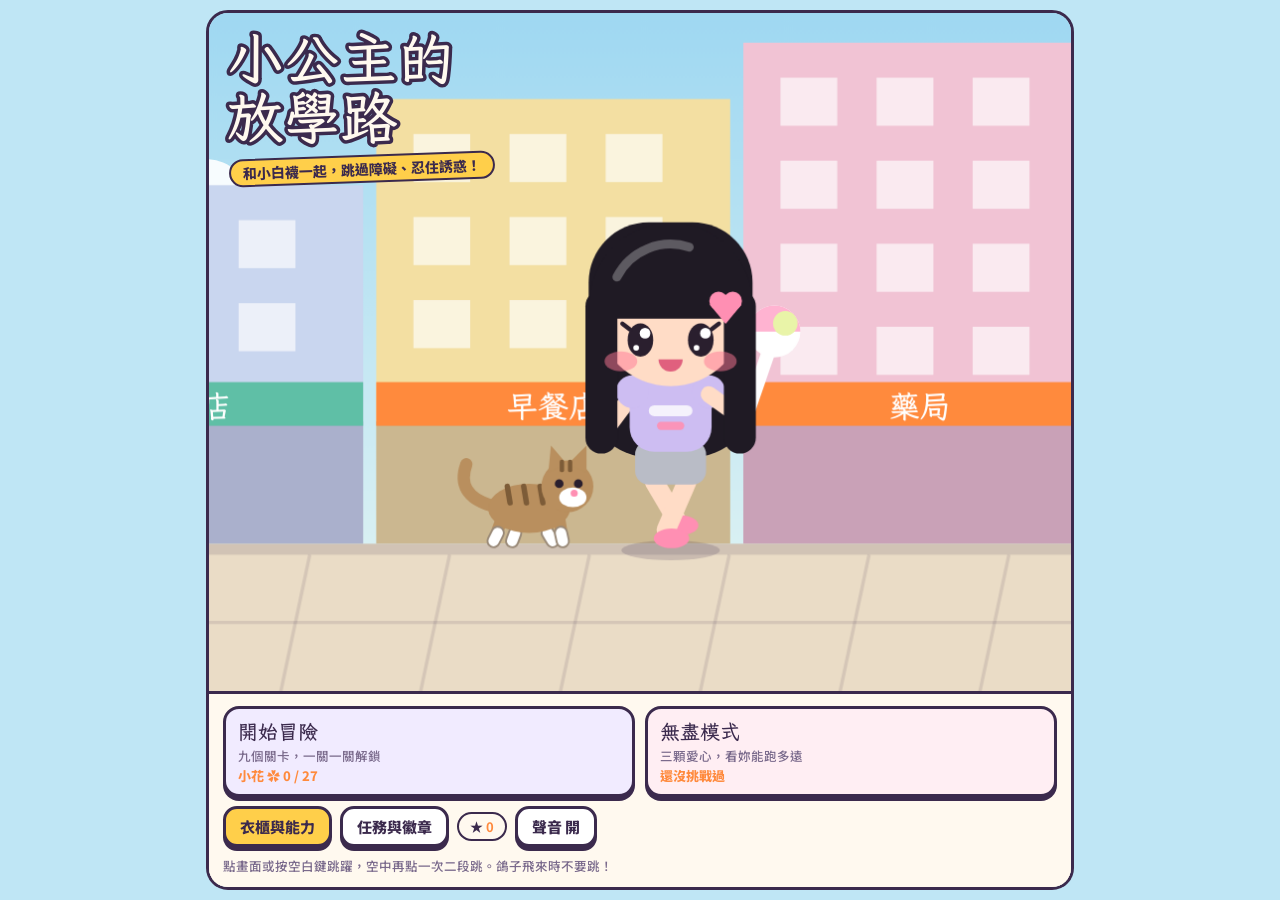
==== princess/index.html @ 92190928 "Add 小公主的放學路 game at /princess/ Co-Authored-By: Claude Opus 5.5 <noreply@anthropic.com> Claude-Sessio" ====
<!doctype html><html lang="zh-Hant"><head><meta charset="utf-8"><meta name="viewport" content="width=device-width,initial-scale=1,viewport-fit=cover,user-scalable=no"><style>:root{padding:env(safe-area-inset-top,0) 0 env(safe-area-inset-bottom,0);box-sizing:border-box}body{margin:0}[hidden]{display:none!important}</style></head><body>
<title>小公主的放學路</title>
<link rel="stylesheet" href="https://fonts.googleapis.com/css2?family=LXGW+WenKai+TC:wght@400;700&family=Noto+Sans+TC:wght@500;800&display=swap">
<style>
/* Layout: one-screen game. HUD strip on top, a single framed street stage below; every menu and dialogue is a sheet inside the stage. */
:root{
  color-scheme: light;
  --sky:#bfe6f5; --paper:#fff9ef; --ink:#3b2a4d; --ink-soft:#7a6a8c;
  --lav:#b9a4ea; --pink:#ff8fb3; --orange:#ff8a3d; --mint:#7fd3bb; --sun:#ffcf4a;
  --line:#3b2a4d; --off:#f1ece2;
  --display:"LXGW WenKai TC","PingFang TC","Microsoft JhengHei",serif;
  --ui:"Noto Sans TC","PingFang TC","Microsoft JhengHei",sans-serif;
}
html,body{height:100%}
body{background:var(--sky);color:var(--ink);font-family:var(--ui);font-size:15px;overflow:hidden;
  -webkit-user-select:none;user-select:none;-webkit-tap-highlight-color:transparent}
#app{height:100%;max-width:900px;margin:0 auto;padding-inline:16px;padding-block:10px;display:flex;flex-direction:column;gap:8px;box-sizing:border-box}
button{font:inherit;color:inherit;cursor:pointer}
button:focus-visible{outline:3px solid var(--orange);outline-offset:2px}
button:disabled{cursor:default}

.hud{display:flex;flex-wrap:wrap;gap:6px 8px;align-items:center}
.chip{background:var(--paper);border:2px solid var(--line);border-radius:999px;padding:3px 11px;font-weight:800;font-size:13px;white-space:nowrap;font-variant-numeric:tabular-nums}
.chip b{color:var(--orange)}
.chip.warn{background:var(--pink)}
.chip.hi{background:var(--sun)}
#mname{font-family:var(--display);font-weight:700;font-size:16px;margin-right:auto}
.prog{flex-basis:100%;height:12px;background:var(--paper);border:2px solid var(--line);border-radius:999px;position:relative;overflow:hidden}
.prog i{position:absolute;inset:0 auto 0 0;width:0;background:repeating-linear-gradient(-45deg,var(--lav) 0 8px,var(--pink) 8px 16px)}

#stage{flex:1;min-height:0;position:relative;border:3px solid var(--line);border-radius:22px;overflow:hidden;background:var(--sky);touch-action:none}
#cv{position:absolute;inset:0;width:100%;height:100%;display:block}
.layer{position:absolute;inset:0;display:flex;flex-direction:column}

#title h1{font-family:var(--display);font-weight:700;font-size:clamp(32px,8.5vw,56px);line-height:1.05;margin:16px 18px 0;text-wrap:balance;
  color:var(--paper);-webkit-text-stroke:7px var(--ink);paint-order:stroke fill;letter-spacing:.02em}
#title .tag{margin:8px 20px 0;font-weight:800;font-size:14px;background:var(--sun);border:2px solid var(--line);border-radius:999px;padding:2px 12px;align-self:flex-start;transform:rotate(-2deg)}
.sheet{margin-top:auto;background:var(--paper);border-top:3px solid var(--line);padding:12px 14px;display:flex;flex-direction:column;gap:9px}
.two{display:grid;grid-template-columns:repeat(auto-fit,minmax(150px,1fr));gap:10px}
.mcard{text-align:left;background:#fff;border:3px solid var(--line);border-radius:16px;padding:9px 12px;box-shadow:0 4px 0 var(--line);display:flex;flex-direction:column;gap:1px;min-width:0}
.mcard:active{transform:translateY(3px);box-shadow:0 1px 0 var(--line)}
.mcard strong{font-family:var(--display);font-size:20px}
.mcard span{font-size:12.5px;color:var(--ink-soft);font-weight:500}
.mcard em{font-style:normal;font-size:13px;color:var(--orange);font-weight:800}
.mcard.a{background:#f1ebff}.mcard.b{background:#ffeef3}
.row{display:flex;gap:8px;flex-wrap:wrap;align-items:center}
.btn{background:var(--sun);border:3px solid var(--line);border-radius:14px;padding:7px 14px;font-weight:800;box-shadow:0 4px 0 var(--line);position:relative}
.btn:active{transform:translateY(3px);box-shadow:0 1px 0 var(--line)}
.btn.alt{background:#fff}
.btn.dot::after{content:"";position:absolute;top:-6px;right:-6px;width:12px;height:12px;border-radius:50%;background:var(--pink);border:2px solid var(--line)}
.hint{font-size:12.5px;color:var(--ink-soft);font-weight:500}

#dialog{justify-content:flex-end;padding:12px;pointer-events:none}
.dbox{pointer-events:auto;background:var(--paper);border:3px solid var(--line);border-radius:18px;padding:22px 16px 14px;position:relative;box-shadow:0 5px 0 var(--line);min-height:92px}
.dname{position:absolute;top:-16px;left:14px;background:var(--lav);border:3px solid var(--line);border-radius:10px;padding:1px 12px;font-weight:800;font-size:14px}
.dtext{font-family:var(--display);font-size:19px;line-height:1.5;min-height:2.9em}
.dnext{position:absolute;right:14px;bottom:8px;font-size:12px;color:var(--ink-soft);animation:bop 1s infinite}
.choices{display:flex;flex-direction:column;gap:8px;margin-top:10px}
.choices button{text-align:left;background:#fff;border:3px solid var(--line);border-radius:12px;padding:9px 12px;font-weight:800;box-shadow:0 3px 0 var(--line)}
.choices button:first-child{background:#dff5ee}
.choices button:active{transform:translateY(2px);box-shadow:0 1px 0 var(--line)}
@keyframes bop{50%{transform:translateY(3px)}}

#tap{align-items:center;justify-content:center;gap:12px;background:rgba(59,42,77,.55);padding:16px;text-align:center}
#tap .food{font-size:74px;line-height:1;animation:wob .5s infinite}
@keyframes wob{0%,100%{transform:rotate(-8deg) scale(1)}50%{transform:rotate(8deg) scale(1.08)}}
#tap h2{font-family:var(--display);color:var(--paper);font-size:26px;margin:0}
.bar{width:min(300px,100%);height:20px;background:var(--paper);border:3px solid var(--line);border-radius:999px;overflow:hidden}
.bar i{display:block;height:100%;width:0;background:var(--mint)}
.bar.time i{background:var(--pink);width:100%}
#tapbtn{width:150px;height:150px;border-radius:50%;background:var(--sun);border:4px solid var(--line);box-shadow:0 8px 0 var(--line);font-family:var(--display);font-weight:700;font-size:34px;touch-action:manipulation}
#tapbtn:active{transform:translateY(6px);box-shadow:0 2px 0 var(--line)}
#tap p{color:var(--paper);font-weight:800;margin:0}

.panel{background:var(--paper);overflow:auto;padding:14px;gap:12px;touch-action:pan-y}
.panel h2{font-family:var(--display);font-size:26px;margin:0}
.panel h3{margin:6px 0 0;font-size:13px;letter-spacing:.12em;color:var(--ink-soft)}
.phead{display:flex;gap:10px;align-items:center;flex-wrap:wrap}
.phead h2{margin-right:auto}
.levels{display:grid;grid-template-columns:repeat(auto-fill,minmax(150px,1fr));gap:10px}
.lv{text-align:left;background:#fff;border:3px solid var(--line);border-radius:16px;padding:8px 10px;box-shadow:0 4px 0 var(--line);display:flex;flex-direction:column;gap:2px;min-width:0}
.lv:active{transform:translateY(3px);box-shadow:0 1px 0 var(--line)}
.lv .no{font-size:12px;font-weight:800;color:var(--ink-soft)}
.lv strong{font-family:var(--display);font-size:18px;line-height:1.2}
.lv span{font-size:12px;color:var(--ink-soft);font-weight:500}
.lv .fl{color:var(--pink);letter-spacing:.1em;font-size:16px}
.lv .fl s{text-decoration:none;color:#e3d9c8}
.lv.lock{background:var(--off);box-shadow:none}
.lv.lock strong{color:var(--ink-soft)}
.lv.boss{background:#f1ebff}
.wtop{display:flex;gap:12px;align-items:center;flex-wrap:wrap}
#pv{width:150px;height:170px;background:var(--sky);border:3px solid var(--line);border-radius:16px;flex:none}
.wtop .info{flex:1;min-width:150px;display:flex;flex-direction:column;gap:8px;align-items:flex-start}
.items{display:grid;grid-template-columns:repeat(auto-fill,minmax(100px,1fr));gap:8px}
.item{background:#fff;border:3px solid var(--line);border-radius:12px;padding:7px 6px;font-weight:800;font-size:13.5px;display:flex;flex-direction:column;gap:1px;align-items:center;text-align:center}
.item small{font-weight:500;font-size:11.5px;color:var(--ink-soft)}
.item.on{background:var(--lav)}.item.on small{color:var(--ink)}
.item.lock{background:var(--off)}
.no-go{animation:shake .3s}
@keyframes shake{25%{transform:translateX(-5px)}75%{transform:translateX(5px)}}
.list{display:flex;flex-direction:column;gap:8px}
.line{display:flex;gap:10px;align-items:center;background:#fff;border:3px solid var(--line);border-radius:12px;padding:8px 10px}
.line .tx{flex:1;min-width:0;display:flex;flex-direction:column}
.line .tx b{font-size:14px}.line .tx span{font-size:12px;color:var(--ink-soft);font-weight:500}
.line .btn{padding:4px 10px;font-size:13px;box-shadow:0 3px 0 var(--line);white-space:nowrap}
.line .btn:disabled{background:var(--off);box-shadow:none;color:var(--ink-soft)}
.pips{letter-spacing:.15em;color:var(--orange)}
.badges{display:grid;grid-template-columns:repeat(auto-fill,minmax(98px,1fr));gap:8px}
.badge{background:#fff;border:3px solid var(--line);border-radius:12px;padding:8px 6px;text-align:center;display:flex;flex-direction:column;gap:2px;align-items:center}
.badge i{font-style:normal;font-size:28px;line-height:1.1}
.badge b{font-size:13px}.badge span{font-size:11px;color:var(--ink-soft);font-weight:500}
.badge.off{background:var(--off)}.badge.off i{filter:grayscale(1);opacity:.35}
#result{align-items:center;justify-content:center;text-align:center}
#result .rate{font-size:44px;letter-spacing:.12em;color:var(--pink);line-height:1}
#result .rate s{text-decoration:none;color:#e3d9c8}
#result p{margin:0;font-family:var(--display);font-size:18px;line-height:1.5;max-width:26em}
#rending{font-family:var(--display);font-weight:700;background:var(--sun);border:3px solid var(--line);border-radius:12px;padding:4px 14px;transform:rotate(-1.5deg)}
.stats{display:flex;gap:8px;flex-wrap:wrap;justify-content:center}
@media (prefers-reduced-motion:reduce){#tap .food,.dnext{animation:none}}
</style>

<div id="app">
  <div class="hud" id="hud" hidden>
    <span id="mname"></span>
    <span class="chip" id="cres"></span>
    <span class="chip">忍住 <b id="cwill">0</b></span>
    <span class="chip">★ <b id="cstar">0</b></span>
    <span class="chip hi" id="cfx" hidden></span>
    <span class="chip hi" id="cq" hidden></span>
    <div class="prog" id="prog" aria-hidden="true"><i id="pbar"></i></div>
  </div>
  <div id="stage">
    <canvas id="cv"></canvas>

    <div class="layer" id="title">
      <h1>小公主的<br>放學路</h1>
      <span class="tag">和小白襪一起，跳過障礙、忍住誘惑！</span>
      <div class="sheet" id="tsheet">
        <div class="two">
          <button class="mcard a" id="tomap"><strong>開始冒險</strong><span>九個關卡，一關一關解鎖</span><em id="hflow"></em></button>
          <button class="mcard b" id="toend"><strong>無盡模式</strong><span>三顆愛心，看妳能跑多遠</span><em id="hend"></em></button>
        </div>
        <div class="row">
          <button class="btn" id="toshop">衣櫃與能力</button>
          <button class="btn alt" id="tobook">任務與徽章</button>
          <span class="chip">★ <b id="wallet0">0</b></span>
          <button class="btn alt" id="snd" aria-pressed="true">聲音 開</button>
        </div>
        <span class="hint">點畫面或按空白鍵跳躍，空中再點一次二段跳。鴿子飛來時不要跳！</span>
      </div>
    </div>

    <div class="layer panel" id="map" hidden>
      <div class="phead"><h2>冒險地圖</h2><span class="chip">小花 <b id="mflow">0</b> / 27</span><button class="btn alt" data-home>回首頁</button></div>
      <span class="hint">過關拿小花，小花夠多才會開下一關。全部忍住沒亂花，就有三朵。</span>
      <div class="levels" id="levels"></div>
    </div>

    <div class="layer" id="dialog" hidden>
      <div class="dbox" id="dbox">
        <span class="dname" id="dname"></span>
        <div class="dtext" id="dtext"></div>
        <div class="choices" id="choices" hidden></div>
        <span class="dnext" id="dnext">點一下繼續 ▼</span>
      </div>
    </div>

    <div class="layer" id="tap" hidden>
      <div class="food" id="tfood"></div>
      <h2>快連點，忍住！</h2>
      <div class="bar"><i id="twill"></i></div>
      <button id="tapbtn">忍住</button>
      <div class="bar time"><i id="ttime"></i></div>
      <p>時間條跑完前把忍耐力點滿</p>
    </div>

    <div class="layer panel" id="shop" hidden>
      <div class="wtop">
        <canvas id="pv" width="300" height="340"></canvas>
        <div class="info">
          <h2>衣櫃與能力</h2>
          <span class="chip">我的星星 ★ <b id="wallet1">0</b></span>
          <span class="hint" id="wmsg">用路上撿到的星星換造型、練能力。</span>
          <button class="btn" data-home>好了</button>
        </div>
      </div>
      <div id="shopbody"></div>
    </div>

    <div class="layer panel" id="book" hidden>
      <div class="phead"><h2>任務與徽章</h2><span class="chip">★ <b id="wallet2">0</b></span><button class="btn alt" data-home>回首頁</button></div>
      <h3>今日任務（每天換新）</h3>
      <div class="list" id="daily"></div>
      <h3 id="bcount">徽章蒐集冊</h3>
      <div class="badges" id="badges"></div>
    </div>

    <div class="layer panel" id="result" hidden>
      <span id="rending" hidden></span>
      <h2 id="rtitle"></h2>
      <div class="rate" id="rrate"></div>
      <p id="rtext"></p>
      <div class="stats" id="rstats"></div>
      <p id="rnew" class="hint" hidden></p>
      <div class="row" style="justify-content:center">
        <button class="btn" id="rnext">下一關</button>
        <button class="btn alt" id="ragain">再玩一次</button>
        <button class="btn alt" id="rmap">地圖</button>
        <button class="btn alt" data-home>回首頁</button>
      </div>
    </div>
  </div>
</div>

<script>
(function(){
const $=id=>document.getElementById(id);
const cv=$('cv'),ctx=cv.getContext('2d'),stage=$('stage');
const reduce=matchMedia('(prefers-reduced-motion:reduce)').matches;
const HAIR='#1f1a24',SKIN='#ffdcc6';
const FONT='"LXGW WenKai TC","PingFang TC","Microsoft JhengHei",sans-serif';
const rnd=Math.random;
function shuffle(a){a=a.slice();for(let i=a.length-1;i>0;i--){const j=Math.floor(rnd()*(i+1));const t=a[i];a[i]=a[j];a[j]=t;}return a;}

/* ---------- data ---------- */
const SHOP={
  hair:{label:'頭飾',items:[{id:'none',name:'愛心髮夾',cost:0},{id:'bow',name:'蝴蝶結',cost:20,fx:'忍住少點 1 下'},{id:'cat',name:'貓耳朵',cost:40,fx:'二段跳更高'},{id:'crown',name:'皇冠',cost:80,fx:'星星收入 +20%'}]},
  top:{label:'上衣',items:[{id:'lav',name:'薰衣草紫',cost:0,color:'#cdbdf2'},{id:'pink',name:'蜜桃粉',cost:15,color:'#ffb3c9'},{id:'mint',name:'薄荷綠',cost:15,color:'#a8e6d1'},{id:'lemon',name:'檸檬黃',cost:15,color:'#ffe58a'},{id:'sky',name:'天空藍',cost:15,color:'#a9d4ff'}]},
  bottom:{label:'下身',items:[{id:'shorts',name:'灰色短褲',cost:0},{id:'skirt',name:'百褶裙',cost:30},{id:'jeans',name:'牛仔褲',cost:30}]},
  hand:{label:'手上拿的',items:[{id:'candy',name:'棉花糖棒',cost:0},{id:'none',name:'空手',cost:0},{id:'balloon',name:'氣球',cost:25},{id:'wand',name:'星星魔法棒',cost:50}]},
  pet:{label:'小白襪的配件',items:[{id:'none',name:'不戴',cost:0},{id:'bell',name:'鈴鐺項圈',cost:20},{id:'tie',name:'小領結',cost:30},{id:'pcrown',name:'小皇冠',cost:60}]}
};
const UPS=[
  {id:'jump',name:'彈跳力',d:'每級跳得更高一點',cost:[30,60,100]},
  {id:'will',name:'忍耐力',d:'每級忍住時少點 2 下',cost:[40,80,120]},
  {id:'guard',name:'護身符',d:'每級每趟多擋 1 次撞擊',cost:[60,120]},
  {id:'magnet',name:'星星手',d:'每級撿星星的範圍變大',cost:[30,60,90]}
];
const TEMPT=[
  {who:'雞排老闆',food:'🍗',sign:'香雞排',line:'妹妹～剛起鍋的雞排，咬下去會卡滋卡滋喔！來一塊？',money:60,sec:12,name:'雞排'},
  {who:'飲料店姐姐',food:'🧋',sign:'珍珠奶茶',line:'今天珍奶第二杯半價，珍珠是剛煮好的喔～',money:50,sec:12,name:'珍奶'},
  {who:'雞蛋糕阿姨',food:'🧇',sign:'雞蛋糕',line:'熱呼呼的雞蛋糕出爐囉，聞到香味了嗎？',money:30,sec:10,name:'雞蛋糕'},
  {who:'夾娃娃機',food:'🧸',sign:'夾娃娃',line:'（娃娃就卡在洞口旁邊……再夾一次一定會掉下來吧？）',money:40,sec:14,name:'夾娃娃',after:'夾了好幾次，娃娃還是沒掉下來……',slip:'手不聽話……還是投了硬幣，結果沒夾到。'},
  {who:'零食店老闆',food:'🍭',sign:'零食批發',line:'新口味洋芋片到貨！還有妳最愛的軟糖喔。',money:35,sec:10,name:'零食'},
  {who:'鹽酥雞攤',food:'🍢',sign:'鹽酥雞',line:'鹽酥雞加九層塔，現炸的最香了！',money:55,sec:12,name:'鹽酥雞'},
  {who:'冰淇淋車',food:'🍦',sign:'霜淇淋',line:'叮叮噹～今天有草莓牛奶口味的霜淇淋喔！',money:45,sec:11,name:'霜淇淋'},
  {who:'甜甜圈店員',food:'🍩',sign:'甜甜圈',line:'剛淋上巧克力的甜甜圈，買一個送一個～',money:50,sec:11,name:'甜甜圈'},
  {who:'扭蛋機',food:'🎁',sign:'扭蛋',line:'（這一台有隱藏版耶……轉一顆就好？）',money:60,sec:13,name:'扭蛋',after:'轉到一顆扭蛋，打開是普通版……',slip:'手不聽話……還是轉了一顆，不是隱藏版。'},
  {who:'地瓜球阿伯',food:'🍠',sign:'地瓜球',line:'QQ 的地瓜球，剛炸好還在冒煙喔！',money:35,sec:10,name:'地瓜球'},
  {who:'熱狗攤',food:'🌭',sign:'大熱狗',line:'大熱狗加起司，要不要來一支？',money:45,sec:11,name:'熱狗'},
  {who:'糖葫蘆姐姐',food:'🍡',sign:'糖葫蘆',line:'草莓糖葫蘆，外面脆脆、裡面酸酸甜甜的～',money:40,sec:10,name:'糖葫蘆'}
];
const MATES=[
  {who:'同學小美',food:'🃏',name:'貼紙',line:'欸欸！文具店進了新的貼紙和卡牌，一起去看嘛，看一下下就好！',money:40,sec:12,after:'和小美挑了好多貼紙，好開心！',slip:'腳自己跟著小美走進文具店了……',st:{body:'#ffb3c9',hair:'#3a2a2a',s:0.82,bun:true}},
  {who:'同學阿哲',food:'🎲',name:'一番賞',line:'我們要去便利商店抽一番賞，聽說還有大獎沒被抽走，妳也來！',money:60,sec:13,after:'和阿哲抽了一番賞，抽到小吊飾。',slip:'還是忍不住跟阿哲去抽了一張……',st:{body:'#a9d4ff',hair:'#2f2a33',s:0.82}},
  {who:'同學小安',food:'🏀',name:'投籃機',line:'公園旁邊新開了投籃機，我們來比賽誰投得多，走嘛！',money:30,sec:14,after:'和小安比了一場投籃，好過癮！',slip:'被小安拉去投了一場籃球……',st:{body:'#ffe58a',hair:'#5a3a2a',s:0.82}},
  {who:'班長',food:'🥤',name:'手搖飲',line:'我要去買手搖飲，第二杯比較便宜，我們一人一杯剛剛好！',money:45,sec:11,after:'和班長一人一杯，冰冰涼涼的真好喝！',slip:'還是跟班長合買了一杯……',st:{body:'#a8e6d1',hair:'#1f1a24',s:0.82,perm:true}},
  {who:'同學小語',food:'📺',name:'動畫',line:'我家就在旁邊，新的一集今天更新耶！順便買包零食，看完再走嘛～',money:35,sec:15,after:'和小語看了一集動畫，還吃了零食。',slip:'想說看五分鐘就好，結果看完一整集……',st:{body:'#cdbdf2',hair:'#6a4a3a',s:0.82}}
];
const QUESTS=[
  {id:'cat',who:'王奶奶',title:'找小橘',ask:'小公主～我們家的貓小橘又溜出去了，妳在路上看到可以幫我抱回來嗎？',items:[{k:'cat',dx:540,h:22}],doneWho:'小公主',done:'抱到小橘了！回家的時候送去給王奶奶。'},
  {id:'paper',who:'陳伯伯',title:'撿報紙',ask:'唉呀，我的報紙被風吹走了！妳腳程快，可以幫我撿回來嗎？一共三張。',items:[{k:'paper',dx:390,h:70},{k:'paper',dx:540,h:150},{k:'paper',dx:690,h:64}],doneWho:'小公主',done:'三張都撿到了！陳伯伯一定很開心。'},
  {id:'balloon',who:'隔壁小弟弟',title:'抓氣球',ask:'嗚嗚……我的氣球飛走了，姐姐可以幫我抓回來嗎？它飛得好高。',items:[{k:'balloon',dx:540,h:200}],doneWho:'小公主',done:'抓到氣球了！小弟弟不用哭了。'},
  {id:'bento',who:'林阿姨',title:'送便當',ask:'可以幫阿姨把便當拿給前面巷口的警衛叔叔嗎？路上不要撞到東西，便當會打翻喔！',deliver:true,dx:720,doneWho:'警衛叔叔',done:'便當還熱熱的，一點都沒灑出來，謝謝小公主！'}
];
const NPCSTYLE={cat:{body:'#c98fb0',hair:'#d8d8de',bun:true},paper:{body:'#7fa6c9',hair:'#8a8a92'},balloon:{body:'#ffd35c',hair:'#3a2a2a',s:0.72},bento:{body:'#8fd0b0',hair:'#5a3a2a',perm:true},guard:{body:'#4a6fb5',hair:'#2f2a33',cap:true},mom:{body:'#ff9aa8',hair:'#3a2a2a',perm:true}};
const LEVELS=[
  {id:'l1',name:'放學鐘響',desc:'第一次自己走去補習班',type:'time',scene:'day',len:9000,stalls:3,mates:1,npcs:1,sp:[230,60],gap:[380,260],slack:16,goal:'補習班',need:0},
  {id:'l2',name:'幫媽媽買醬油',desc:'帶 200 元，要留 150 元買東西',type:'money',scene:'day',len:10000,stalls:4,mates:1,npcs:1,sp:[240,70],gap:[360,250],money:200,keep:150,goal:'超市',need:1},
  {id:'l3',name:'公園捷徑',desc:'小狗和鴿子特別多',type:'time',scene:'park',len:11000,stalls:3,mates:2,npcs:2,sp:[250,80],gap:[330,230],slack:15,goal:'補習班',need:3,mix:'animals'},
  {id:'l4',name:'下雨天',desc:'到處是水坑，帶 200 元留 150 元',type:'money',scene:'rain',len:11000,stalls:5,mates:1,npcs:1,sp:[250,80],gap:[320,220],money:200,keep:150,goal:'超市',need:5,mix:'puddles'},
  {id:'l5',name:'夜市入口',desc:'攤位一個接一個',type:'time',scene:'dusk',len:13000,stalls:8,mates:1,npcs:1,sp:[260,90],gap:[320,220],slack:14,goal:'補習班',need:7},
  {id:'l6',name:'同學大軍',desc:'今天大家都想約妳',type:'time',scene:'day',len:13000,stalls:3,mates:5,npcs:2,sp:[265,95],gap:[310,220],slack:13,goal:'補習班',need:9},
  {id:'l7',name:'颱風前採買',desc:'風大雨大，帶 250 元留 200 元',type:'money',scene:'rain',len:14000,stalls:6,mates:2,npcs:2,sp:[275,100],gap:[300,210],money:250,keep:200,goal:'超市',need:12,mix:'puddles'},
  {id:'l8',name:'夜市大街',desc:'整條街都是香味，帶 220 元留 160 元',type:'money',scene:'night',len:15000,stalls:10,mates:2,npcs:1,sp:[280,105],gap:[300,210],money:220,keep:160,goal:'雜貨店',need:15},
  {id:'l9',name:'補習班大魔王',desc:'最長、最快、誘惑最多的一天',type:'time',scene:'night',len:19000,stalls:10,mates:4,npcs:3,sp:[290,120],gap:[290,200],slack:13,goal:'補習班',need:18,boss:true}
];
const ENDLESS={id:'endless',name:'無盡模式',type:'endless',scene:'day'};
const ESCENES=['day','park','dusk','night','rain'];
const SCENES={
  day:{sky:['#9fd8f2','#e6f6f4'],orb:'#fff2b3',ground:'#eadcc6'},
  park:{sky:['#a6e0f0','#eaf8e4'],orb:'#fff2b3',ground:'#e6dfc2',trees:true},
  rain:{sky:['#8e9bb0','#cfd6de'],tint:'rgba(70,80,110,.24)',ground:'#cfc8bb',rain:true},
  dusk:{sky:['#ff9e7a','#ffe1a8'],orb:'#fff0c0',tint:'rgba(255,120,60,.14)',ground:'#e8d2b8',lantern:true},
  night:{sky:['#2a2456','#5a4a8a'],orb:'#f4f0d8',tint:'rgba(30,20,70,.4)',ground:'#b9aec4',lantern:true,stars:true}
};
const DAILY=[
  {id:'resist',t:'忍住誘惑 8 次',n:8,r:25},{id:'stars',t:'撿到 120 顆星星',n:120,r:20},{id:'help',t:'幫鄰居 2 次',n:2,r:25},
  {id:'runs',t:'跑完 3 趟',n:3,r:20},{id:'dist',t:'無盡模式累計跑 1500 公尺',n:1500,r:30},{id:'clean',t:'一趟完全沒撞到',n:1,r:30}
];
const BADGES=[
  {id:'first',ic:'🎒',name:'第一次出門',d:'通過任何一關',t:function(s){return s.clears>=1;}},
  {id:'perfect',ic:'🌸',name:'一朵都不少',d:'任何一關拿三朵花',t:function(){return LEVELS.some(function(l){return S.best[l.id]===3;});}},
  {id:'will30',ic:'💪',name:'忍耐新手',d:'累計忍住 30 次',t:function(s){return s.resist>=30;}},
  {id:'will100',ic:'🧘',name:'忍耐大師',d:'累計忍住 100 次',t:function(s){return s.resist>=100;}},
  {id:'help10',ic:'🤝',name:'好鄰居',d:'累計幫鄰居 10 次',t:function(s){return s.helped>=10;}},
  {id:'clean',ic:'✨',name:'毫髮無傷',d:'過關而且完全沒撞到',t:function(s){return s.clean>=1;}},
  {id:'rich',ic:'⭐',name:'星星富翁',d:'累計撿到 1000 顆星星',t:function(s){return s.starsTotal>=1000;}},
  {id:'e1000',ic:'🏃',name:'長跑健將',d:'無盡模式 1000 公尺',t:function(){return S.endless>=1000;}},
  {id:'e2500',ic:'🚀',name:'停不下來',d:'無盡模式 2500 公尺',t:function(){return S.endless>=2500;}},
  {id:'style',ic:'👗',name:'穿搭達人',d:'擁有 8 件造型',t:function(){return Object.keys(S.owned).length>=8;}},
  {id:'boss',ic:'🏆',name:'大魔王剋星',d:'通過補習班大魔王',t:function(){return (S.best.l9||0)>=2;}},
  {id:'all',ic:'👑',name:'真正的小公主',d:'九關全部三朵花',t:function(){return LEVELS.every(function(l){return S.best[l.id]===3;});}}
];

/* ---------- save ---------- */
let S={stars:0,owned:{},fit:{hair:'none',top:'lav',bottom:'shorts',hand:'candy',pet:'none'},best:{},sound:true,
  up:{jump:0,will:0,guard:0,magnet:0},badges:{},stats:{clears:0,resist:0,helped:0,clean:0,starsTotal:0},endless:0,daily:null};
try{const r=JSON.parse(localStorage.getItem('princess-walk')||'null');
  if(r&&r.fit){['stars','owned','sound','endless','daily','badges'].forEach(function(k){if(r[k]!==undefined)S[k]=r[k];});
    Object.assign(S.fit,r.fit);Object.assign(S.up,r.up||{});Object.assign(S.stats,r.stats||{});
    LEVELS.forEach(function(l){if(r.best&&r.best[l.id])S.best[l.id]=r.best[l.id];});}
}catch(e){}
function save(){try{localStorage.setItem('princess-walk',JSON.stringify(S));}catch(e){}}
const owns=(c,it)=>it.cost===0||!!S.owned[c+':'+it.id];
function today(){const d=new Date();return d.getFullYear()+'-'+(d.getMonth()+1)+'-'+d.getDate();}
function daily(){
  const t=today();
  if(!S.daily||S.daily.date!==t){const d=new Date(),s=(d.getFullYear()*372+d.getMonth()*31+d.getDate())%6;
    S.daily={date:t,ids:[DAILY[s].id,DAILY[(s+1)%6].id,DAILY[(s+3)%6].id],c:{},claimed:{}};}
  return S.daily;
}
function dcount(id,n){const d=daily();d.c[id]=(d.c[id]||0)+n;}
function claimable(){const d=daily();return d.ids.some(function(id){const k=DAILY.find(function(x){return x.id===id;});return (d.c[id]||0)>=k.n&&!d.claimed[id];});}
function flowers(){return LEVELS.reduce(function(a,l){return a+(S.best[l.id]||0);},0);}
function newBadges(){const out=[];BADGES.forEach(function(b){if(!S.badges[b.id]&&b.t(S.stats)){S.badges[b.id]=1;out.push(b.ic+' '+b.name);}});return out;}

/* ---------- sound ---------- */
let ac=null;
function beep(f,d,type,vol){
  if(!S.sound)return;
  try{
    ac=ac||new (window.AudioContext||window.webkitAudioContext)();
    const o=ac.createOscillator(),gn=ac.createGain();
    o.type=type||'square';o.frequency.value=f;gn.gain.value=vol||0.05;
    gn.gain.exponentialRampToValueAtTime(0.0001,ac.currentTime+d);
    o.connect(gn);gn.connect(ac.destination);o.start();o.stop(ac.currentTime+d);
  }catch(e){}
}

/* ---------- state ---------- */
let W=360,Hl=400,scale=1,dpr=1,gy=320;
const g={mode:'title',t:0,camX:0,py:0,vy:0,jumps:0,stun:0,inv:0,face:'happy',faceT:0,ents:[],fx:[],ph:[0],
  lv:null,stars:0,resisted:0,bought:0,helped:0,hits:0,met:0,money:0,time:0,idx:0,lift:0,quest:null,
  boost:0,magnet:0,shield:0,hp:3,genX:0,limit:0};
const PX=64;

function resize(){
  const r=stage.getBoundingClientRect();
  dpr=Math.min(window.devicePixelRatio||1,2);
  cv.width=Math.max(1,Math.round(r.width*dpr));cv.height=Math.max(1,Math.round(r.height*dpr));
  scale=Math.min(r.height/400,r.width/360);
  W=r.width/scale;Hl=r.height/scale;gy=Hl-Math.max(78,Hl*0.27);
}
new ResizeObserver(resize).observe(stage);resize();

function hash(k){const s=Math.sin(k*127.1+3.7)*43758.5453;return s-Math.floor(s);}
function rr(c,x,y,w,h,r){c.beginPath();if(c.roundRect)c.roundRect(x,y,w,h,r);else c.rect(x,y,w,h);}
function line(c,a,b,d,e){c.beginPath();c.moveTo(a,b);c.lineTo(d,e);c.stroke();}
function starPath(c,x,y,r,rot){c.beginPath();for(let i=0;i<10;i++){const a=rot+i*Math.PI/5-Math.PI/2,q=i%2?r*0.46:r;c.lineTo(x+Math.cos(a)*q,y+Math.sin(a)*q);}c.closePath();}

/* ---------- characters ---------- */
function drawGirl(c,x,y,s,fit,t,st){
  const air=st.air,run=st.run&&!air,ph=t*13;
  const sw=run?Math.sin(ph):0,bob=run?-Math.abs(Math.cos(ph))*2.5:0;
  c.save();c.translate(x,y);c.scale(s,s);c.lineCap='round';c.lineJoin='round';
  c.fillStyle=HAIR;rr(c,-30,-117+bob,60,86,22);c.fill();
  const jeans=fit.bottom==='jeans';
  [[-6,1],[6,-1]].forEach(function(p){
    const side=p[0],dir=p[1];
    const fx=air?side+dir*4:side+sw*dir*8,fy=air?-9:-2-Math.max(0,sw*dir)*5;
    c.strokeStyle=jeans?'#5b7fc4':SKIN;c.lineWidth=jeans?9:7;line(c,side,-22+bob,fx,fy-3);
    c.fillStyle='#ff8fb3';c.beginPath();c.ellipse(fx+2,fy,6.5,3.6,0,0,7);c.fill();
  });
  if(fit.bottom==='skirt'){
    c.fillStyle='#8f8fe0';c.beginPath();c.moveTo(-12,-38+bob);c.lineTo(12,-38+bob);c.lineTo(19,-18+bob);c.lineTo(-19,-18+bob);c.closePath();c.fill();
    c.strokeStyle='#6f6fc4';c.lineWidth=1.5;[-9,-3,3,9].forEach(function(q){line(c,q*0.7,-36+bob,q*1.4,-19+bob);});
  }else{c.fillStyle=jeans?'#5b7fc4':'#b9bcc6';rr(c,-13,-37+bob,26,jeans?14:16,5);c.fill();}
  const top=(SHOP.top.items.find(function(i){return i.id===fit.top;})||SHOP.top.items[0]).color;
  c.strokeStyle=SKIN;c.lineWidth=6;line(c,-14,-54+bob,-18-sw*6,-41+bob);
  c.fillStyle=top;rr(c,-15,-62+bob,30,29,9);c.fill();
  c.beginPath();c.arc(-14,-55+bob,6,0,7);c.arc(14,-55+bob,6,0,7);c.fill();
  c.fillStyle='rgba(255,255,255,.8)';rr(c,-8,-50+bob,16,4,2);c.fill();
  c.fillStyle='rgba(255,143,179,.9)';rr(c,-5,-44+bob,10,3,1.5);c.fill();
  const hx=28,hy=-44+bob;
  if(fit.hand==='candy'){
    c.strokeStyle='#fff';c.lineWidth=5;line(c,hx-3,hy+6,hx+8,hy-26);
    c.fillStyle='#fff';c.beginPath();c.arc(hx+10,hy-33,9.5,0,7);c.fill();
    c.fillStyle='#ffb3d1';c.beginPath();c.arc(hx+10,hy-33,9.5,Math.PI,0);c.fill();
    c.fillStyle='#e9f4a8';c.beginPath();c.arc(hx+14,hy-36,4.5,0,7);c.fill();
  }else if(fit.hand==='wand'){
    c.strokeStyle='#c9a4ff';c.lineWidth=3;line(c,hx-2,hy+5,hx+9,hy-26);
    c.fillStyle='#ffcf4a';starPath(c,hx+10,hy-33,10,t*2);c.fill();
  }else if(fit.hand==='balloon'){
    c.strokeStyle='#7a6a8c';c.lineWidth=1.2;line(c,hx,hy,hx+6,hy-48);
    c.fillStyle='#ff6f8f';c.beginPath();c.ellipse(hx+7,hy-62,12,15,0,0,7);c.fill();
    c.fillStyle='rgba(255,255,255,.6)';c.beginPath();c.ellipse(hx+3,hy-68,3,5,0.5,0,7);c.fill();
  }
  c.strokeStyle=SKIN;c.lineWidth=6;line(c,14,-54+bob,hx,hy);
  const cy=-78+bob;c.save();c.translate(0,-57+bob);c.scale(1.3,1.3);c.translate(0,57-bob);
  c.fillStyle=SKIN;c.beginPath();c.arc(0,cy,21,0,7);c.fill();
  c.fillStyle=HAIR;rr(c,-24,cy-6,9,46,4.5);c.fill();rr(c,15,cy-6,9,46,4.5);c.fill();
  c.beginPath();c.arc(0,cy-2,23,Math.PI,0);c.lineTo(23,cy+2);c.lineTo(-23,cy+2);c.closePath();c.fill();
  c.strokeStyle='rgba(255,255,255,.28)';c.lineWidth=2.5;c.beginPath();c.arc(0,cy-2,17,Math.PI*1.15,Math.PI*1.6);c.stroke();
  const f=st.face||'happy';
  c.strokeStyle='#2a1f2e';c.fillStyle='#2a1f2e';c.lineWidth=2;
  if(f==='ouch'){line(c,-11,cy+5,-6,cy+8);line(c,-6,cy+8,-11,cy+11);line(c,11,cy+5,6,cy+8);line(c,6,cy+8,11,cy+11);}
  else if(f==='yum'){c.beginPath();c.arc(-8,cy+9,3.5,Math.PI,0);c.stroke();c.beginPath();c.arc(8,cy+9,3.5,Math.PI,0);c.stroke();}
  else{c.beginPath();c.ellipse(-8.5,cy+8,3.6,4.7,0,0,7);c.fill();c.beginPath();c.ellipse(8.5,cy+8,3.6,4.7,0,0,7);c.fill();
    c.lineWidth=1.2;line(c,-11.5,cy+5,-13.6,cy+3.4);line(c,11.5,cy+5,13.6,cy+3.4);
    c.fillStyle='#fff';[-8.5,8.5].forEach(function(ex){c.beginPath();c.arc(ex+1.3,cy+6.1,1.5,0,7);c.fill();c.beginPath();c.arc(ex-1.2,cy+10.2,0.8,0,7);c.fill();});}
  c.fillStyle='rgba(255,120,150,.5)';[-14,14].forEach(function(ex){c.beginPath();c.ellipse(ex,cy+14,4.6,2.8,0,0,7);c.fill();});
  if(f==='ouch'){c.strokeStyle='#c2506a';c.lineWidth=1.8;c.beginPath();c.arc(0,cy+17,3,Math.PI,0);c.stroke();}
  else{c.fillStyle='#e0607e';c.beginPath();c.arc(0,cy+13.5,3.4,0,Math.PI);c.closePath();c.fill();}
  if(fit.hair==='none'){c.fillStyle='#ff8fb3';c.beginPath();c.arc(13.5,cy-3,2.6,0,7);c.arc(17.5,cy-3,2.6,0,7);c.fill();c.beginPath();c.moveTo(11,cy-2);c.lineTo(20,cy-2);c.lineTo(15.5,cy+3.5);c.closePath();c.fill();}
  else if(fit.hair==='bow'){c.fillStyle='#ff6f9c';c.beginPath();c.moveTo(13,cy-19);c.lineTo(3,cy-27);c.lineTo(3,cy-11);c.closePath();c.fill();
    c.beginPath();c.moveTo(13,cy-19);c.lineTo(23,cy-27);c.lineTo(23,cy-11);c.closePath();c.fill();c.fillStyle='#ffd1e0';c.beginPath();c.arc(13,cy-19,3.2,0,7);c.fill();}
  else if(fit.hair==='cat'){c.fillStyle=HAIR;[-1,1].forEach(function(d){c.beginPath();c.moveTo(d*18,cy-12);c.lineTo(d*15,cy-34);c.lineTo(d*5,cy-23);c.closePath();c.fill();});
    c.fillStyle='#ffb3c9';[-1,1].forEach(function(d){c.beginPath();c.moveTo(d*15,cy-18);c.lineTo(d*14,cy-28);c.lineTo(d*9,cy-22);c.closePath();c.fill();});}
  else if(fit.hair==='crown'){c.fillStyle='#ffcf4a';c.beginPath();c.moveTo(-12,cy-21);c.lineTo(-13,cy-36);c.lineTo(-6,cy-29);c.lineTo(0,cy-39);c.lineTo(6,cy-29);c.lineTo(13,cy-36);c.lineTo(12,cy-21);c.closePath();c.fill();
    c.fillStyle='#ff6f9c';c.beginPath();c.arc(0,cy-27,2.4,0,7);c.fill();}
  c.restore();c.restore();
}
/* 小白襪: a tabby with white socks */
function drawCat(c,x,y,s,t,run,acc){
  c.save();c.translate(x,y);c.scale(s,s);c.lineCap='round';
  const TB='#b98f5e',DK='#7d5c38';
  c.strokeStyle=TB;c.lineWidth=4.5;c.beginPath();c.moveTo(-13,-14);c.quadraticCurveTo(-26,-18,-22,-32+(run?Math.sin(t*9)*3:0));c.stroke();
  [-9,-3,6,12].forEach(function(lx,i){const sw=run?Math.sin(t*16+i*1.7)*4:0;
    c.strokeStyle=TB;c.lineWidth=4.5;line(c,lx,-9,lx+sw*0.5,-5);
    c.strokeStyle='#9a8a78';c.lineWidth=5.2;line(c,lx+sw*0.5,-4,lx+sw,-1);
    c.strokeStyle='#fff';c.lineWidth=3.8;line(c,lx+sw*0.5,-4,lx+sw,-1);});
  c.fillStyle=TB;c.beginPath();c.ellipse(1,-13,15,9,0,0,7);c.fill();
  c.strokeStyle=DK;c.lineWidth=2;[-7,-1,5].forEach(function(q){line(c,q,-21,q+1,-15);});
  c.fillStyle=TB;c.beginPath();c.arc(15,-21,9.5,0,7);c.fill();
  c.beginPath();c.moveTo(8,-26);c.lineTo(9,-36);c.lineTo(15,-29);c.closePath();c.fill();c.beginPath();c.moveTo(22,-26);c.lineTo(22,-36);c.lineTo(15,-29);c.closePath();c.fill();
  c.strokeStyle=DK;c.lineWidth=1.6;line(c,13,-30,13,-27);line(c,16,-30,16,-27);
  c.fillStyle='#fff';c.beginPath();c.ellipse(17,-17,5,3.6,0,0,7);c.fill();
  c.fillStyle='#2a1f2e';c.beginPath();c.arc(12,-22,1.6,0,7);c.arc(19,-22,1.6,0,7);c.fill();
  c.fillStyle='#ff8fb3';c.beginPath();c.arc(17.5,-18.5,1.3,0,7);c.fill();
  if(acc==='bell'){c.strokeStyle='#e0607e';c.lineWidth=2.5;line(c,8,-14,13,-11);c.fillStyle='#ffcf4a';c.beginPath();c.arc(11,-10,3,0,7);c.fill();}
  else if(acc==='tie'){c.fillStyle='#7f8fe0';c.beginPath();c.moveTo(11,-11);c.lineTo(5,-15);c.lineTo(5,-7);c.closePath();c.fill();c.beginPath();c.moveTo(11,-11);c.lineTo(17,-15);c.lineTo(17,-7);c.closePath();c.fill();}
  else if(acc==='pcrown'){c.fillStyle='#ffcf4a';c.beginPath();c.moveTo(10,-29);c.lineTo(9,-38);c.lineTo(13,-34);c.lineTo(15,-40);c.lineTo(17,-34);c.lineTo(21,-38);c.lineTo(20,-29);c.closePath();c.fill();}
  c.restore();
}
function fig(c,x,st){
  c.save();c.translate(x,gy);const s=st.s||1;c.scale(s,s);c.lineCap='round';
  c.strokeStyle='#4a3a55';c.lineWidth=6;line(c,-6,-14,-6,-2);line(c,6,-14,6,-2);
  c.fillStyle=st.body;rr(c,-15,-54,30,42,11);c.fill();
  c.fillStyle=SKIN;c.beginPath();c.arc(0,-68,16,0,7);c.fill();
  c.fillStyle=st.hair;c.beginPath();c.arc(0,-70,17,Math.PI,0);c.closePath();c.fill();
  if(st.bun){c.beginPath();c.arc(0,-90,7,0,7);c.fill();}
  if(st.perm)[-15,-8,0,8,15].forEach(function(q){c.beginPath();c.arc(q,-80+Math.abs(q)*0.4,6.5,0,7);c.fill();});
  if(st.cap){c.fillStyle='#2f4a80';rr(c,-19,-80,38,8,3);c.fill();}
  c.fillStyle='#2a1f2e';c.beginPath();c.arc(-6,-65,1.8,0,7);c.arc(6,-65,1.8,0,7);c.fill();
  c.strokeStyle='#c2506a';c.lineWidth=1.6;c.beginPath();c.arc(0,-62,4.5,0.2*Math.PI,0.8*Math.PI);c.stroke();
  c.restore();
}
function bubble(c,x,y,txt){
  c.fillStyle='#ffcf4a';c.beginPath();c.arc(x,y,13,0,7);c.fill();c.strokeStyle='#3b2a4d';c.lineWidth=2.5;c.stroke();
  c.fillStyle='#3b2a4d';c.font='800 16px sans-serif';c.textAlign='center';c.textBaseline='middle';c.fillText(txt,x,y+1);
}
function drawMom(c,x,e){
  c.fillStyle='#3b2a4d';c.beginPath();c.arc(x-20,gy-9,9,0,7);c.arc(x+22,gy-9,9,0,7);c.fill();
  c.fillStyle='#ff6f8f';rr(c,x-26,gy-30,50,18,8);c.fill();
  c.strokeStyle='#ff6f8f';c.lineWidth=5;c.lineCap='round';line(c,x+20,gy-26,x+26,gy-48);line(c,x+20,gy-48,x+32,gy-48);
  c.save();c.translate(0,-22);fig(c,x-4,NPCSTYLE.mom);c.restore();
  if(!e.done)bubble(c,x-4,gy-134+Math.sin(g.t*5)*3,'♥');
}
function drawQ(c,x,e){
  if(e.k==='guard'){fig(c,x,NPCSTYLE.guard);bubble(c,x,gy-112+Math.sin(g.t*5)*3,'🍱');return;}
  const y=gy-e.h+Math.sin(g.t*4+e.x)*4;
  c.fillStyle='rgba(255,207,74,.4)';c.beginPath();c.arc(x,y,26+Math.sin(g.t*6)*3,0,7);c.fill();
  if(e.k==='cat'){
    c.strokeStyle='#e08f3c';c.lineWidth=4;c.lineCap='round';c.beginPath();c.moveTo(x+14,y+6);c.quadraticCurveTo(x+26,y+2,x+22,y-10);c.stroke();
    c.fillStyle='#f2a85c';c.beginPath();c.ellipse(x+3,y+8,14,10,0,0,7);c.fill();c.beginPath();c.arc(x-8,y-4,10,0,7);c.fill();
    c.beginPath();c.moveTo(x-17,y-8);c.lineTo(x-15,y-19);c.lineTo(x-8,y-12);c.closePath();c.fill();c.beginPath();c.moveTo(x+1,y-8);c.lineTo(x-1,y-19);c.lineTo(x-8,y-12);c.closePath();c.fill();
    c.fillStyle='#2a1f2e';c.beginPath();c.arc(x-12,y-5,1.5,0,7);c.arc(x-4,y-5,1.5,0,7);c.fill();
  }else if(e.k==='paper'){
    c.save();c.translate(x,y);c.rotate(Math.sin(g.t*3+e.x)*0.45);
    c.fillStyle='#fff';c.fillRect(-11,-14,22,28);c.strokeStyle='#3b2a4d';c.lineWidth=1.5;c.strokeRect(-11,-14,22,28);
    c.fillStyle='#3b2a4d';c.fillRect(-8,-11,16,4);c.fillStyle='#b9b2c4';for(let i=0;i<4;i++)c.fillRect(-8,-4+i*4.5,16,2);
    c.restore();
  }else{
    c.strokeStyle='#7a6a8c';c.lineWidth=1.3;line(c,x,y+16,x+4,y+50);
    c.fillStyle='#ff6f8f';c.beginPath();c.ellipse(x,y,14,17,0,0,7);c.fill();
    c.fillStyle='rgba(255,255,255,.6)';c.beginPath();c.ellipse(x-5,y-6,3,5,0.5,0,7);c.fill();
  }
}
const ITEMS={board:{ic:'🛹',name:'滑板衝刺'},umb:{ic:'☂️',name:'雨傘護盾'},mag:{ic:'🧲',name:'星星磁鐵'}};
function drawItem(c,x,e){
  const y=gy-e.h+Math.sin(g.t*5+e.x)*4;
  c.fillStyle='#fff';c.beginPath();c.arc(x,y,17,0,7);c.fill();c.strokeStyle='#ff8a3d';c.lineWidth=3;c.stroke();
  c.font='20px sans-serif';c.textAlign='center';c.textBaseline='middle';c.fillStyle='#3b2a4d';c.fillText(ITEMS[e.k].ic,x,y+1);
}

/* ---------- level building ---------- */
const MIX={def:[['cone',28],['box',22],['puddle',18],['dog',17],['bird',15]],animals:[['cone',14],['box',10],['puddle',10],['dog',36],['bird',30]],puddles:[['cone',15],['box',12],['puddle',48],['dog',12],['bird',13]]};
const OB={cone:{w:26,h:34},box:{w:40,h:40},puddle:{w:72,h:8},dog:{w:36,h:28},bird:{w:34,h:26,fy:108}};
function pick(mix){let r=rnd()*100;for(const p of mix){r-=p[1];if(r<0)return p[0];}return mix[0][0];}
function addObs(e,x0,x1,avoid,gmin,grand,mix){
  let x=x0,prev=x0-200;
  while(x<x1){
    if(!avoid.some(function(s){return Math.abs(x-s)<270;})){
      const k=pick(MIX[mix||'def']),o=OB[k];
      e.push({type:'ob',x:x,k:k,w:o.w,h:o.h,fy:o.fy});
      if(k==='bird')for(let j=-1;j<=1;j++)e.push({type:'star',x:x+17+j*38,h:34});
      else e.push({type:'star',x:x-44,h:62},{type:'star',x:x+o.w/2,h:104},{type:'star',x:x+o.w+44,h:62});
      if(x-prev>300){const mid=(x+prev)/2;
        if(rnd()<0.13)e.push({type:'item',x:mid,h:46,k:['board','umb','mag'][Math.floor(rnd()*3)]});
        else{const hi=rnd()<0.3;for(let j=-1;j<=1;j++)e.push({type:'star',x:mid+j*38,h:hi?168:34});}}
      prev=x+o.w;
    }
    x+=gmin+rnd()*grand;
  }
}
function makeLevel(lv){
  const e=[],kinds=[];
  for(let i=0;i<lv.stalls;i++)kinds.push('stall');
  for(let i=0;i<lv.mates;i++)kinds.push('mate');
  for(let i=0;i<lv.npcs;i++)kinds.push('npc');
  kinds.push('mom');
  const order=shuffle(kinds),ts=shuffle(TEMPT),ms=shuffle(MATES),qs=shuffle(QUESTS),xs=[];
  let a=0,b=0,q=0;
  order.forEach(function(k,i){
    const x=lv.len*(i+1)/(order.length+1);xs.push(x);
    if(k==='stall')e.push({type:'stall',x:x,tm:ts[a++%ts.length]});
    else if(k==='mate')e.push({type:'mate',x:x,tm:ms[b++%ms.length]});
    else if(k==='npc')e.push({type:'npc',x:x,q:qs[q++%qs.length]});
    else e.push({type:'mom',x:x});
  });
  addObs(e,700,lv.len-450,xs,lv.gap[0],lv.gap[1],lv.mix);
  e.push({type:'goal',x:lv.len});
  return e;
}
function extend(){
  while(g.genX<g.camX+W+1500){
    const x0=g.genX,x1=x0+1250,ex=x0+625,r=rnd(),avoid=[];
    if(x0>600){
      avoid.push(ex);
      if(r<0.5)g.ents.push({type:'stall',x:ex,tm:TEMPT[Math.floor(rnd()*TEMPT.length)]});
      else if(r<0.78)g.ents.push({type:'mate',x:ex,tm:MATES[Math.floor(rnd()*MATES.length)]});
      else if(r<0.93)g.ents.push({type:'npc',x:ex,q:QUESTS[Math.floor(rnd()*QUESTS.length)]});
      else g.ents.push({type:'mom',x:ex});
    }
    addObs(g.ents,x0+(x0?0:700),x1,avoid,Math.max(250,370-x0/260),220,'def');
    g.genX=x1;
  }
  if(g.ents.length>400)g.ents=g.ents.filter(function(e){return e.x>g.camX-400;});
}

/* ---------- street ---------- */
const BCOL=['#f6c6a8','#cfe3c2','#f3dfa2','#c9d6ef','#f1c3d4','#d9cdea'];
const SIGNS=['早餐店','文具行','書局','藥局','機車行','便利商店','麵包店','洗衣店','水果行','理髮廳'];
function sceneNow(){
  if(!g.lv)return SCENES.day;
  if(g.lv.type==='endless')return SCENES[ESCENES[Math.floor(g.camX/3600)%ESCENES.length]];
  return SCENES[g.lv.scene];
}
function drawStreet(sc){
  const c=ctx;
  c.setTransform(dpr*scale,0,0,dpr*scale,0,0);
  const sk=c.createLinearGradient(0,0,0,Hl);sk.addColorStop(0,sc.sky[0]);sk.addColorStop(0.75,sc.sky[1]);
  c.fillStyle=sk;c.fillRect(0,0,W,Hl);
  if(sc.stars){c.fillStyle='rgba(255,255,255,.8)';for(let i=0;i<26;i++)c.fillRect(hash(i+40)*W,hash(i+80)*Hl*0.5,2,2);}
  if(sc.orb){c.fillStyle=sc.orb;c.beginPath();c.arc(W-54,58,26,0,7);c.fill();}
  c.fillStyle=sc.rain?'rgba(235,238,245,.85)':sc.stars?'rgba(255,255,255,.25)':'rgba(255,255,255,.9)';
  for(let i=0;i<4;i++){const span=W+220,x=((i*240-g.camX*0.07)%span+span)%span-110,y=44+hash(i)*Math.min(110,Hl*0.2);
    c.beginPath();c.arc(x,y,16,0,7);c.arc(x+18,y-7,20,0,7);c.arc(x+40,y,15,0,7);c.fill();}
  c.translate(0,-g.lift);
  const bw=168,off=g.camX*0.45,k0=Math.floor(off/bw);
  c.textAlign='center';c.textBaseline='middle';
  for(let k=k0-1;k<=k0+Math.ceil(W/bw)+1;k++){
    const x=k*bw-off,h=150+hash(k)*100;
    if(sc.trees){
      c.fillStyle='#8a6a48';c.fillRect(x+76,gy-90,16,90);
      c.fillStyle=hash(k)<0.5?'#7cc98f':'#63b87d';c.beginPath();c.arc(x+84,gy-120,52,0,7);c.arc(x+46,gy-96,36,0,7);c.arc(x+122,gy-98,38,0,7);c.fill();
      if(k%3===0){c.fillStyle='#b98f5e';c.fillRect(x+6,gy-26,54,7);c.fillRect(x+10,gy-20,5,20);c.fillRect(x+51,gy-20,5,20);}
      continue;
    }
    c.fillStyle=BCOL[Math.floor(hash(k+9)*BCOL.length)];c.fillRect(x+3,gy-h,bw-6,h);
    c.fillStyle=sc.stars||sc.lantern?'rgba(255,232,150,.9)':'rgba(255,255,255,.65)';
    for(let wy=gy-h+16;wy<gy-78;wy+=38)for(let wx=x+20;wx<x+bw-40;wx+=44)c.fillRect(wx,wy,26,22);
    c.fillStyle='rgba(59,42,77,.22)';c.fillRect(x+3,gy-56,bw-6,56);
    c.fillStyle=hash(k+3)<0.5?'#ff8a3d':'#5fbfa6';c.fillRect(x+3,gy-74,bw-6,20);
    c.fillStyle='#fff';c.font='700 14px '+FONT;c.fillText(SIGNS[Math.floor(hash(k+5)*SIGNS.length)],x+bw/2,gy-63);
  }
  if(sc.tint){c.fillStyle=sc.tint;c.fillRect(0,-200,W,gy+200);}
  if(sc.lantern){
    c.strokeStyle='rgba(59,42,77,.6)';c.lineWidth=1.5;line(c,0,gy-178,W,gy-178);
    for(let x=-((g.camX*0.45)%56);x<W+20;x+=56){c.fillStyle='#ff5a5a';c.beginPath();c.ellipse(x,gy-168,8,10,0,0,7);c.fill();c.fillStyle='#ffd35c';c.fillRect(x-4,gy-159,8,3);}
  }
  c.fillStyle=sc.ground;c.fillRect(0,gy,W,Hl+g.lift);
  c.fillStyle='rgba(59,42,77,.14)';c.fillRect(0,gy,W,5);
  c.strokeStyle='rgba(59,42,77,.12)';c.lineWidth=1.5;
  for(let x=-(g.camX%64);x<W;x+=64)line(c,x,gy+5,x-18,gy+90);
  line(c,0,gy+36,W,gy+36);
}
function drawStall(x,e){
  const c=ctx,b=gy+2,tm=e.tm;
  c.fillStyle='#fff';rr(c,x-52,b-62,104,62,6);c.fill();
  c.strokeStyle='#3b2a4d';c.lineWidth=2.5;c.stroke();
  for(let i=0;i<6;i++){c.fillStyle=i%2?'#fff':'#ff6f6f';c.beginPath();c.moveTo(x-60+i*20,b-92);c.lineTo(x-40+i*20,b-92);c.lineTo(x-40+i*20,b-74);c.arc(x-50+i*20,b-74,10,0,Math.PI);c.closePath();c.fill();}
  c.strokeStyle='#3b2a4d';line(c,x-56,b-92,x-56,b-60);line(c,x+56,b-92,x+56,b-60);
  c.fillStyle='#ffcf4a';rr(c,x-46,b-126,92,28,8);c.fill();c.stroke();
  c.fillStyle='#3b2a4d';c.font='700 17px '+FONT;c.textAlign='center';c.textBaseline='middle';c.fillText(tm.sign,x,b-111);
  c.font='40px sans-serif';c.globalAlpha=e.done?0.45:1;c.fillText(tm.food,x,b-36+(e.done?0:Math.sin(g.t*5)*3));c.globalAlpha=1;
  c.fillStyle='#3b2a4d';c.beginPath();c.arc(x-34,b,6,0,7);c.arc(x+34,b,6,0,7);c.fill();
}
function drawGoal(x,label){
  const c=ctx;
  c.fillStyle='#fff';c.fillRect(x-10,gy-230,150,230);c.strokeStyle='#3b2a4d';c.lineWidth=3;c.strokeRect(x-10,gy-230,150,230);
  c.fillStyle='#b9a4ea';c.fillRect(x-10,gy-230,150,46);c.strokeRect(x-10,gy-230,150,46);
  c.fillStyle='#3b2a4d';c.font='700 26px '+FONT;c.textAlign='center';c.textBaseline='middle';c.fillText(label,x+65,gy-206);
  c.fillStyle='#9fd8f2';for(let i=0;i<3;i++)c.fillRect(x+6+i*44,gy-166,32,34);
  c.fillStyle='#7a5a3c';rr(c,x+38,gy-88,54,88,6);c.fill();
  c.fillStyle='#ffcf4a';c.beginPath();c.arc(x+82,gy-44,3.5,0,7);c.fill();
}
function drawOb(c,x,e){
  if(e.k==='cone'){c.fillStyle='#ff8a3d';c.beginPath();c.moveTo(x+13,gy-34);c.lineTo(x+25,gy);c.lineTo(x+1,gy);c.closePath();c.fill();
    c.fillStyle='#fff';c.fillRect(x+7,gy-20,12,6);c.fillStyle='#e06a1f';rr(c,x-3,gy-4,32,6,3);c.fill();}
  else if(e.k==='box'){c.fillStyle='#c79a62';rr(c,x,gy-40,40,40,4);c.fill();c.strokeStyle='#8f6a3c';c.lineWidth=2;c.stroke();
    c.fillStyle='#e8cfa3';c.fillRect(x+16,gy-40,8,40);}
  else if(e.k==='dog'){const wag=Math.sin(g.t*18);
    c.strokeStyle='#b97f45';c.lineWidth=4;c.lineCap='round';line(c,x+10,gy-8,x+10+wag*4,gy);line(c,x+28,gy-8,x+28-wag*4,gy);line(c,x+34,gy-18,x+40,gy-26+wag*3);
    c.fillStyle='#e0aa6c';c.beginPath();c.ellipse(x+20,gy-14,16,9,0,0,7);c.fill();c.beginPath();c.arc(x+4,gy-22,10,0,7);c.fill();
    c.fillStyle='#b97f45';c.beginPath();c.ellipse(x+9,gy-30,4,6,0.5,0,7);c.fill();
    c.fillStyle='#2a1f2e';c.beginPath();c.arc(x+1,gy-24,1.6,0,7);c.arc(x-5,gy-20,1.8,0,7);c.fill();}
  else if(e.k==='bird'){const by=gy-e.fy-13+Math.sin(g.t*6+e.x)*3,fl=Math.sin(g.t*20)*9;
    c.fillStyle='#9aa3b8';c.beginPath();c.ellipse(x+17,by,15,9,0,0,7);c.fill();c.beginPath();c.arc(x+4,by-4,7,0,7);c.fill();
    c.fillStyle='#7c869e';c.beginPath();c.moveTo(x+10,by-2);c.lineTo(x+26,by-2);c.lineTo(x+20,by-12-fl);c.closePath();c.fill();
    c.fillStyle='#ffb347';c.beginPath();c.moveTo(x-3,by-5);c.lineTo(x-9,by-2);c.lineTo(x-2,by-1);c.closePath();c.fill();
    c.fillStyle='#2a1f2e';c.beginPath();c.arc(x+2,by-5,1.3,0,7);c.fill();}
  else{c.fillStyle='#7cc4ea';c.beginPath();c.ellipse(x+36,gy+7,38,7,0,0,7);c.fill();
    c.fillStyle='rgba(255,255,255,.7)';c.beginPath();c.ellipse(x+26,gy+5,10,2,0,0,7);c.fill();}
}
function drawWorld(){
  const sc=sceneNow(),c=ctx,lv=g.lv;
  drawStreet(sc);
  if(lv){
    for(const e of g.ents){
      const x=e.x-g.camX;if(x<-180||x>W+180)continue;
      if(e.type==='stall')drawStall(x,e);
      else if(e.type==='goal')drawGoal(x,lv.goal);
      else if(e.type==='npc'){fig(c,x,NPCSTYLE[e.q.id]);if(!e.done)bubble(c,x,gy-112+Math.sin(g.t*5)*3,'!');}
      else if(e.type==='mate'){fig(c,x,e.tm.st);if(!e.done)bubble(c,x,gy-98+Math.sin(g.t*5)*3,e.tm.food);}
      else if(e.type==='mom')drawMom(c,x,e);
      else if(e.type==='qitem'&&!e.got)drawQ(c,x,e);
    }
    for(const e of g.ents){
      const x=e.x-g.camX;if(x<-100||x>W+100)continue;
      if(e.type==='ob'&&!e.dead)drawOb(c,x,e);
      else if(e.type==='item'&&!e.got)drawItem(c,x,e);
      else if(e.type==='star'&&!e.got){
        c.fillStyle='#ffcf4a';starPath(c,x,gy-e.h+Math.sin(g.t*4+e.x)*3,11,0);c.fill();
        c.strokeStyle='#e0a21a';c.lineWidth=1.5;c.stroke();
      }
    }
  }
  const idle=!lv;
  const gx=idle?W/2+14:PX,gs=idle?1.25:0.9,running=g.mode==='run'||(idle&&!reduce);
  c.fillStyle='rgba(59,42,77,.18)';c.beginPath();c.ellipse(gx,gy+3,18*gs*(1-Math.min(g.py,120)/260),4.5,0,0,7);c.fill();
  drawCat(c,gx-(idle?66:40),gy-(g.ph[0]||0)*0.8,idle?1.25:0.92,g.t,running,S.fit.pet);
  if(g.boost>0&&lv){c.fillStyle='#7f8fe0';rr(c,gx-22,gy-g.py-5,44,6,3);c.fill();c.fillStyle='#3b2a4d';c.beginPath();c.arc(gx-13,gy-g.py+2,3.5,0,7);c.arc(gx+13,gy-g.py+2,3.5,0,7);c.fill();}
  if(!(g.inv>0&&g.boost<=0&&Math.floor(g.t*14)%2))
    drawGirl(c,gx,gy-g.py-(g.boost>0&&lv?5:0),gs,S.fit,g.t,{run:running&&g.boost<=0,air:g.py>0,face:g.face});
  if(g.shield>0&&lv){c.strokeStyle='rgba(127,211,187,.9)';c.lineWidth=3;c.beginPath();c.arc(gx,gy-g.py-52,62,0,7);c.stroke();}
  for(const p of g.fx){c.globalAlpha=Math.max(0,Math.min(1,p.life*2));c.fillStyle=p.col;c.font='800 15px sans-serif';c.textAlign='center';c.fillText(p.txt,p.x-g.camX,gy-p.h);c.globalAlpha=1;}
  if(sc.rain){c.strokeStyle='rgba(255,255,255,.55)';c.lineWidth=1.5;
    for(let i=0;i<46;i++){const span=W+80,x=((hash(i)*span-g.t*150)%span+span)%span,y=(hash(i+9)*Hl+g.t*(520+hash(i)*260))%(Hl+g.lift);line(c,x,y,x-5,y+15);}}
}

/* ---------- flow ---------- */
const layers=['title','map','dialog','tap','shop','book','result'];
function show(id){layers.forEach(function(l){$(l).hidden=l!==id;});}
function setFace(f,d){g.face=f;g.faceT=d||1.2;}
function pop(x,h,txt,col,life){g.fx.push({x:x,h:h,life:life||0.8,txt:txt,col:col||'#c2506a'});}

let dq=null;
function say(name,text,opts){
  opts=opts||{};
  g.mode='talk';show('dialog');
  $('dname').textContent=name;$('choices').hidden=true;$('choices').innerHTML='';$('dnext').hidden=true;
  const el=$('dtext');let i=0;
  const me=dq={done:false,next:opts.next,choices:opts.choices,timer:null};
  me.fin=function(){clearInterval(me.timer);el.textContent=text;me.done=true;
    if(me.choices){const box=$('choices');me.choices.forEach(function(ch){const b=document.createElement('button');b.textContent=ch.label;
      b.addEventListener('click',function(ev){ev.stopPropagation();ch.fn();});box.appendChild(b);});box.hidden=false;}
    else $('dnext').hidden=false;};
  if(reduce){me.fin();return;}
  el.textContent='';
  me.timer=setInterval(function(){i++;el.textContent=text.slice(0,i);if(i>=text.length)me.fin();},26);
}
function advance(){
  if(!dq||g.mode!=='talk')return;
  if(!dq.done){dq.fin();return;}
  if(dq.choices)return;
  const n=dq.next;dq=null;if(n)n();
}
$('dbox').addEventListener('click',advance);
function resume(){g.mode='run';g.inv=Math.max(g.inv,0.9);show(null);}

function reset(lv){
  Object.assign(g,{lv:lv,camX:0,py:0,vy:0,jumps:0,stun:0,inv:0,face:'happy',fx:[],ph:[0],stars:0,resisted:0,bought:0,helped:0,hits:0,met:0,
    money:lv.money||0,time:0,idx:0,lift:0,quest:null,boost:0,magnet:0,shield:S.up.guard,hp:3,genX:0,ents:[]});
  $('hud').hidden=false;$('mname').textContent=lv.name;$('prog').hidden=lv.type==='endless';
  requestAnimationFrame(resize);
}
function start(lv){
  reset(lv);g.ents=makeLevel(lv);
  if(lv.type==='time'){const avg=lv.sp[0]+lv.sp[1]/2;g.limit=Math.round(lv.len/avg+lv.slack);}
  hud();
  const intro=lv.type==='time'
    ?['媽媽','小公主，下課直接去'+lv.goal+'喔，5:00 上課，不可以在路上偷買東西！']
    :['媽媽','幫媽媽去'+lv.goal+'買東西，一共 '+lv.keep+' 元。這 '+lv.money+' 元拿好，不要亂花喔！'];
  const second=lv.boss?'今天一定要全部忍住……小白襪，我們走！':'知道啦～小白襪，我們出發！';
  say(intro[0],intro[1],{next:function(){say('小公主',second,{next:resume});}});
}
function startEndless(){
  reset(ENDLESS);extend();hud();
  say('小公主','今天想跑多遠就跑多遠！撞到東西或被誘惑成功都會少一顆愛心，三顆沒了就回家。',{next:resume});
}

function costText(tm){const t=g.lv.type;return t==='time'?'多花 '+tm.sec+' 秒':t==='money'?'花掉 '+tm.money+' 元':'少一顆愛心';}
function meetStall(e){
  e.done=true;g.met++;const tm=e.tm;beep(660,0.12,'triangle');
  say(tm.who,tm.line,{choices:[
    {label:'忍住！深呼吸走過去',fn:function(){startTap(tm);}},
    {label:'偷買一點點……（'+costText(tm)+'）',fn:function(){buy(tm,false);}}
  ]});
}
function meetMate(e){
  e.done=true;g.met++;const tm=e.tm;beep(620,0.12,'triangle');
  say(tm.who,tm.line,{choices:[
    {label:'下次再約！我先去辦正事',fn:function(){startTap(tm);}},
    {label:'好啊走！（'+costText(tm)+'）',fn:function(){buy(tm,false);}}
  ]});
}
function meetMom(e){
  e.done=true;beep(784,0.12,'triangle');const t=g.lv.type;
  if(g.bought>0){say('媽媽','咦，嘴角怎麼有屑屑？……下次不可以喔，快去吧！',{next:resume});return;}
  let gift;
  if(t==='time'){g.time=Math.max(0,g.time-6);gift='媽媽載妳一小段，省下 6 秒';}
  else if(t==='money'){g.money+=20;gift='加碼 20 元零用錢';}
  else{g.hp=Math.min(3,g.hp+1);gift='補回一顆愛心';}
  g.stars+=10;setFace('happy',2);hud();
  say('媽媽','剛好騎車經過！一路上都沒亂買，很乖喔。（'+gift+'，★ +10）',{next:resume});
}
function buy(tm,slipped){
  g.bought++;setFace('yum',3);const t=g.lv.type;
  let post;
  if(t==='time'){g.time+=tm.sec;post='可是時間過了 '+tm.sec+' 秒，要用跑的了！';}
  else if(t==='money'){g.money=Math.max(0,g.money-tm.money);post='可是媽媽的錢少了 '+tm.money+' 元，剩 '+g.money+' 元……';}
  else{g.hp--;post='少了一顆愛心。';}
  hud();beep(300,0.2,'sawtooth');
  const pre=slipped?(tm.slip||'手不聽話……還是買了'+tm.name+'。'):(tm.after||'嗯～'+tm.name+'真好吃！');
  say('小公主',pre+post,{next:function(){if(t==='endless'&&g.hp<=0)finishEndless();else resume();}});
}
const tp={need:0,n:0,left:0,total:3,tm:null};
function startTap(tm){
  tp.tm=tm;tp.n=0;tp.left=tp.total;
  tp.need=Math.max(6,Math.min(19,12+g.idx)-2*S.up.will-(S.fit.hair==='bow'?1:0));g.idx++;
  $('tfood').textContent=tm.food;$('twill').style.width='0%';$('ttime').style.width='100%';
  g.mode='tap';show('tap');
}
function tapHit(){
  if(g.mode!=='tap')return;
  tp.n++;beep(500+tp.n*30,0.05);
  $('twill').style.width=Math.min(100,tp.n/tp.need*100)+'%';
  if(tp.n>=tp.need){
    g.resisted++;g.stars+=5;setFace('happy',2);hud();beep(880,0.15,'triangle');setTimeout(function(){beep(1175,0.2,'triangle');},120);
    const lines=['走過去了！一點都不難嘛。','我可是有任務在身的小公主！','再見～我忍住了！','下次媽媽同意再來。','小白襪也說不可以。'];
    say('小公主',lines[Math.floor(rnd()*lines.length)]+'（忍住成功，★ +5）',{next:resume});
  }
}
$('tapbtn').addEventListener('pointerdown',function(e){e.preventDefault();tapHit();});

/* neighbours */
function meetNpc(e){
  e.done=true;const q=e.q;beep(740,0.12,'triangle');
  say(q.who,q.ask,{choices:[
    {label:'好，交給我！',fn:function(){acceptQuest(q);}},
    {label:'對不起，我在趕時間……',fn:function(){say(q.who,'沒關係，路上小心喔。',{next:resume});}}
  ]});
}
function acceptQuest(q){
  if(g.quest)g.quest.ents.forEach(function(n){n.got=true;});
  const px=g.camX+PX;
  const ents=q.deliver?[{type:'qitem',k:'guard',x:px+q.dx,h:0}]:q.items.map(function(it){return {type:'qitem',k:it.k,x:px+it.dx,h:it.h};});
  g.ents=g.ents.filter(function(o){return !(o.type==='ob'&&ents.some(function(n){return Math.abs(o.x-n.x)<110;}));});
  ents.forEach(function(n){g.ents.push(n);});
  g.quest={def:q,need:ents.length,got:0,ents:ents,endX:ents[ents.length-1].x+130};
  hud();resume();
}
function gotItem(e){
  const q=g.quest;e.got=true;q.got++;beep(1175,0.1,'triangle');
  if(q.got<q.need){pop(e.x,e.h+20,q.got+'/'+q.need,'#e0a21a',0.7);hud();return;}
  g.quest=null;g.helped++;g.stars+=15;setFace('happy',2);
  let tip='（★ +15）';
  if(g.lv.type==='money'){g.money+=10;tip='（★ +15，還拿到 10 元謝禮）';}
  hud();setTimeout(function(){beep(1568,0.2,'triangle');},120);
  say(q.def.doneWho,q.def.done+tip,{next:resume});
}
function dropQuest(txt,px){
  g.quest.ents.forEach(function(n){n.got=true;});g.quest=null;pop(px,125,txt,'#c2506a',1.3);hud();
}
function takeItem(k,px){
  beep(990,0.12,'triangle');setTimeout(function(){beep(1320,0.15,'triangle');},90);
  if(k==='board'){g.boost=4;g.inv=4.3;}
  else if(k==='umb')g.shield++;
  else g.magnet=7;
  pop(px,130,ITEMS[k].ic+' '+ITEMS[k].name,'#3b2a4d',1.3);
}
function hitOb(px,e){
  g.hits++;
  if(g.shield>0){g.shield--;g.inv=1.2;pop(px,110,'擋住了！','#3f9f86',0.9);beep(440,0.12,'triangle');return;}
  g.stun=0.7;g.inv=1.5;setFace('ouch',1);beep(160,0.2,'sawtooth');
  if(g.quest&&g.quest.def.deliver)dropQuest('便當打翻了……',px);
  const t=g.lv.type;
  if(t==='money'&&g.money>0){g.money=Math.max(0,g.money-5);pop(px,90,'掉了 5 元');}
  else if(t==='endless'){g.hp--;pop(px,90,'少一顆愛心');}
  else pop(px,90,e.k==='puddle'?'濕掉了':'好痛');
}

/* endings */
function bank(ok,rate){
  let earn=g.stars+(ok?(rate===3?20:10):0);
  if(S.fit.hair==='crown')earn=Math.round(earn*1.2);
  S.stars+=earn;S.stats.starsTotal+=g.stars;S.stats.resist+=g.resisted;S.stats.helped+=g.helped;
  dcount('resist',g.resisted);dcount('stars',g.stars);dcount('help',g.helped);dcount('runs',1);
  return earn;
}
function finish(ok,why){
  g.mode='end';
  const lv=g.lv,rate=ok?(g.bought===0?3:2):1;
  if(ok){S.stats.clears++;if(g.hits===0){S.stats.clean++;dcount('clean',1);}}
  const before=S.best[lv.id]||0;S.best[lv.id]=Math.max(before,rate);
  const earn=bank(ok,rate),fresh=newBadges();save();
  let who,msg,ending='';
  if(lv.type==='time'){who=lv.goal+'老師';msg=ok?(g.bought?'趕上了。下次早一點到，可以先預習喔。':'準時到！今天很有精神喔。'):'上課鐘響了才到……下次早一點出發喔。';}
  else{who='媽媽';msg=ok?(g.bought?'東西買齊了。不過找回來的錢好像少了一點？':'東西都買回來了，一塊錢都沒少，謝謝我的小幫手！'):'咦？錢不夠買齊了耶。沒關係，下次記得先把正事辦好。';}
  if(ok&&g.helped>=2)msg+='對了，鄰居還特地來說謝謝妳呢。';
  if(lv.boss&&ok){who='媽媽';
    if(rate===3){msg='這麼難的一天妳全部都忍住了！這個週末媽媽請妳吃雞排，光明正大地吃。';ending='結局：自律小公主';}
    else{msg='有準時到，很棒。雖然路上還是偷買了一點……週末的雞排，我們一人一半好了。';ending='結局：差一點點的小公主';}
    if(S.stats.helped>=10)ending+='・鄰居最愛的小幫手';}
  const done=function(){
    $('hud').hidden=true;
    $('rending').hidden=!ending;$('rending').textContent=ending;
    $('rtitle').textContent=ok?(rate===3?'完美達成！':'任務成功！'):'差一點點';
    $('rrate').hidden=false;$('rrate').innerHTML='✿'.repeat(rate)+'<s>'+'✿'.repeat(3-rate)+'</s>';
    $('rtext').textContent=why;
    $('rstats').innerHTML='<span class="chip">忍住 <b>'+g.resisted+'</b> / '+g.met+'</span><span class="chip">偷買 <b>'+g.bought+'</b> 次</span><span class="chip">幫鄰居 <b>'+g.helped+'</b></span><span class="chip">獲得 ★ <b>'+earn+'</b></span>';
    showNew(fresh);
    const i=LEVELS.indexOf(lv),nx=LEVELS[i+1];
    $('rnext').hidden=!(ok&&nx&&flowers()>=nx.need);$('rmap').hidden=false;
    show('result');
  };
  if(ok){setFace('happy',9);beep(784,0.15,'triangle');setTimeout(function(){beep(988,0.15,'triangle');},140);setTimeout(function(){beep(1319,0.3,'triangle');},280);}
  else setFace('ouch',9);
  say(who,msg,{next:done});
}
function finishEndless(){
  g.mode='end';
  const dist=Math.floor(g.camX/10),rec=dist>S.endless;
  if(rec)S.endless=dist;
  dcount('dist',dist);
  const earn=bank(false,0),fresh=newBadges();save();
  $('hud').hidden=true;$('rending').hidden=true;
  $('rtitle').textContent='跑了 '+dist+' 公尺'+(rec?'，新紀錄！':'');
  $('rrate').hidden=true;
  $('rtext').textContent=rec?'這是目前跑最遠的一次，小白襪都喘了。':'最高紀錄是 '+S.endless+' 公尺，再挑戰一次！';
  $('rstats').innerHTML='<span class="chip">忍住 <b>'+g.resisted+'</b> / '+g.met+'</span><span class="chip">幫鄰居 <b>'+g.helped+'</b></span><span class="chip">獲得 ★ <b>'+earn+'</b></span>';
  showNew(fresh);$('rnext').hidden=true;$('rmap').hidden=true;
  show('result');
}
function showNew(fresh){$('rnew').hidden=!fresh.length;$('rnew').textContent=fresh.length?'拿到新徽章：'+fresh.join('、'):'';}

/* ---------- hud ---------- */
function hud(){
  const lv=g.lv;if(!lv)return;
  let res,warn=false;
  if(lv.type==='time'){const mins=30+Math.floor(g.time*30/g.limit);res='4:'+String(Math.min(59,mins)).padStart(2,'0')+' ／ 5:00';warn=g.limit-g.time<12;}
  else if(lv.type==='money'){res='錢 '+g.money+' 元（留 '+lv.keep+'）';warn=g.money<lv.keep;}
  else{res='♥'.repeat(Math.max(0,g.hp))+'♡'.repeat(3-Math.max(0,g.hp))+' '+Math.floor(g.camX/10)+' 公尺';warn=g.hp<=1;}
  const cr=$('cres');if(cr.textContent!==res)cr.textContent=res;cr.classList.toggle('warn',warn);
  $('cwill').textContent=g.resisted;$('cstar').textContent=g.stars;
  const fxs=[];if(g.boost>0)fxs.push('🛹 '+Math.ceil(g.boost));if(g.magnet>0)fxs.push('🧲 '+Math.ceil(g.magnet));if(g.shield>0)fxs.push('☂️×'+g.shield);
  const cf=$('cfx'),ft=fxs.join('  ');cf.hidden=!ft;if(cf.textContent!==ft)cf.textContent=ft;
  const q=g.quest,cq=$('cq');cq.hidden=!q;
  if(q){const qt='支線 '+q.def.title+(q.def.deliver?'':' '+q.got+'/'+q.need);if(cq.textContent!==qt)cq.textContent=qt;}
  if(lv.len)$('pbar').style.width=Math.min(100,g.camX/lv.len*100)+'%';
}

/* ---------- input ---------- */
function jump(){
  if(g.mode!=='run'||g.jumps>=2)return;
  const k=1+0.04*S.up.jump;
  g.vy=(g.jumps===0?640:(S.fit.hair==='cat'?625:560))*k;g.jumps++;beep(g.jumps===1?520:700,0.08);
}
stage.addEventListener('pointerdown',function(e){if(g.mode==='run'){e.preventDefault();jump();}});
addEventListener('keydown',function(e){
  if(e.code!=='Space'&&e.code!=='ArrowUp'&&e.code!=='Enter')return;
  if(g.mode==='run'){e.preventDefault();jump();}
  else if(g.mode==='tap'){e.preventDefault();if(!e.repeat)tapHit();}
  else if(g.mode==='talk'&&!(dq&&dq.done&&dq.choices)){e.preventDefault();advance();}
});

/* ---------- loop ---------- */
function update(dt){
  const lv=g.lv,endless=lv.type==='endless',prog=endless?0:g.camX/lv.len;
  g.stun=Math.max(0,g.stun-dt);g.inv=Math.max(0,g.inv-dt);g.boost=Math.max(0,g.boost-dt);g.magnet=Math.max(0,g.magnet-dt);
  let v=endless?240+Math.min(220,g.camX/140):lv.sp[0]+lv.sp[1]*prog;
  if(g.boost>0)v*=1.55;if(g.stun>0)v*=0.25;
  g.camX+=v*dt;
  if(g.py>0||g.vy>0){g.vy-=1900*dt;g.py+=g.vy*dt;if(g.py<=0){g.py=0;g.vy=0;g.jumps=0;}}
  g.ph.push(g.py);if(g.ph.length>9)g.ph.shift();
  if(endless)extend();
  const px=g.camX+PX,mag=S.up.magnet;
  for(const e of g.ents){
    if(e.k==='dog'&&e.type==='ob'&&e.x-px<420&&e.x-px>-120)e.x-=95*dt;
    const d=e.x-px;if(d<-140||d>280)continue;
    if(e.type==='star'){
      if(e.got)continue;
      const near=Math.abs(d)<24+6*mag&&Math.abs(e.h-(g.py+40))<46+8*mag;
      const pull=g.magnet>0&&d<150&&d>-40;
      const pet=Math.abs(d+40)<18&&Math.abs(e.h-(g.ph[0]*0.8+16))<32;
      if(near||pull||pet){e.got=true;g.stars++;beep(1040,0.06,'triangle',0.04);pop(e.x,e.h+10,(!near&&pet)?'喵 +1':'+1','#e0a21a',0.5);}
    }
    else if(e.type==='item'){if(!e.got&&Math.abs(d)<30&&Math.abs(e.h-(g.py+40))<60){e.got=true;takeItem(e.k,px);}}
    else if(e.type==='ob'){
      if(e.dead||!(px+10>e.x&&px-10<e.x+e.w&&(e.fy?(g.py+90>e.fy&&g.py<e.fy+e.h):g.py<e.h-4)))continue;
      if(g.boost>0){e.dead=true;g.stars+=2;pop(e.x,70,'撞飛！+2','#e0a21a',0.6);beep(220,0.08);}
      else if(g.inv<=0){hitOb(px,e);if(endless&&g.hp<=0){finishEndless();return;}}
    }
    else if(e.type==='qitem'){if(!e.got&&g.quest&&Math.abs(d)<30&&(e.k==='guard'||Math.abs(e.h-(g.py+40))<56)){gotItem(e);if(g.mode!=='run')return;}}
    else if(e.done||d>=150)continue;
    else if(e.type==='stall'){meetStall(e);return;}
    else if(e.type==='mate'){meetMate(e);return;}
    else if(e.type==='npc'){meetNpc(e);return;}
    else if(e.type==='mom'){meetMom(e);return;}
    else if(e.type==='goal'&&d<40){
      e.done=true;
      if(lv.type==='money'){const ok=g.money>=lv.keep;finish(ok,ok?(g.bought?'東西買齊了，不過路上還是偷花了一點錢。全部忍住才有三朵花！':'一塊錢都沒亂花，任務漂亮完成！'):'到了才發現錢不夠 '+(lv.keep-g.money)+' 元。再挑戰一次，這次把錢顧好！');}
      else finish(true,g.bought?'趕上了！不過路上還是被誘惑了，全部忍住才有三朵花。':'準時到，而且一次都沒有被誘惑！');
      return;
    }
  }
  if(g.quest&&px>g.quest.endX)dropQuest('沒趕上，下次再幫忙',px);
  if(lv.type==='time'){g.time+=dt;if(g.time>=g.limit){finish(false,'5:00 的鐘聲響了，還沒走到。少撞一點障礙、忍住誘惑就來得及！');return;}}
  hud();
}
let last=0;
function frame(ts){
  const dt=Math.min(0.033,(ts-last)/1000||0);last=ts;g.t+=dt;
  if(g.faceT>0){g.faceT-=dt;if(g.faceT<=0&&g.mode!=='end')g.face='happy';}
  if(!g.lv){
    if(!reduce)g.camX+=70*dt;
    g.lift=g.mode==='title'?Math.max(0,$('tsheet').offsetHeight/scale-40):0;
  }else if(g.mode==='run')update(dt);
  else if(g.mode==='tap'){
    tp.left-=dt;$('ttime').style.width=Math.max(0,tp.left/tp.total*100)+'%';
    if(tp.left<=0&&tp.n<tp.need)buy(tp.tm,true);
  }
  for(const p of g.fx){p.life-=dt;p.h+=40*dt;}
  if(g.fx.length)g.fx=g.fx.filter(function(p){return p.life>0;});
  drawWorld();
  requestAnimationFrame(frame);
}

/* ---------- menus ---------- */
function wallets(){['wallet0','wallet1','wallet2'].forEach(function(i){$(i).textContent=S.stars;});}
function idle(mode,layer){g.mode=mode;g.lv=null;g.py=0;g.ph=[0];g.face='happy';g.fx=[];g.boost=0;g.shield=0;g.inv=0;$('hud').hidden=true;show(layer);wallets();requestAnimationFrame(resize);}
function home(){
  idle('title','title');
  $('hflow').textContent='小花 ✿ '+flowers()+' / 27';
  $('hend').textContent=S.endless?'最遠 '+S.endless+' 公尺':'還沒挑戰過';
  $('snd').textContent='聲音 '+(S.sound?'開':'關');$('snd').setAttribute('aria-pressed',S.sound);
  $('tobook').classList.toggle('dot',claimable());
}
function openMap(){
  idle('menu','map');
  const fl=flowers();$('mflow').textContent=fl;
  const root=$('levels');root.innerHTML='';
  LEVELS.forEach(function(lv,i){
    const open=fl>=lv.need,b=S.best[lv.id]||0;
    const el=document.createElement('button');el.className='lv'+(open?'':' lock')+(lv.boss?' boss':'');el.id='lv-'+lv.id;
    el.innerHTML='<span class="no">第 '+(i+1)+' 關・'+(lv.type==='time'?'趕時間':'顧好錢')+'</span><strong></strong><span></span>'+
      (open?'<span class="fl">'+'✿'.repeat(b)+'<s>'+'✿'.repeat(3-b)+'</s></span>':'<span>需要 '+lv.need+' 朵小花</span>');
    el.querySelector('strong').textContent=lv.name;el.querySelectorAll('span')[1].textContent=lv.desc;
    el.addEventListener('click',function(){if(open)start(lv);else{el.classList.remove('no-go');void el.offsetWidth;el.classList.add('no-go');beep(180,0.15,'sawtooth');}});
    root.appendChild(el);
  });
}
const pv=$('pv'),pc=pv.getContext('2d');
function drawPreview(){
  pc.setTransform(1,0,0,1,0,0);pc.clearRect(0,0,300,340);
  pc.fillStyle='#eadcc6';pc.fillRect(0,290,300,50);
  drawCat(pc,62,298,2.1,0,false,S.fit.pet);
  drawGirl(pc,178,296,2.2,S.fit,0,{run:false,air:false,face:'happy'});
}
function nope(b,msg){$('wmsg').textContent=msg;b.classList.remove('no-go');void b.offsetWidth;b.classList.add('no-go');beep(180,0.15,'sawtooth');}
function openShop(){
  idle('menu','shop');
  const root=$('shopbody');root.innerHTML='';
  const h=document.createElement('h3');h.textContent='能力升級';root.appendChild(h);
  const list=document.createElement('div');list.className='list';
  UPS.forEach(function(u){
    const lvl=S.up[u.id],max=u.cost.length,row=document.createElement('div');row.className='line';
    row.innerHTML='<div class="tx"><b></b><span></span></div><span class="pips">'+'●'.repeat(lvl)+'○'.repeat(max-lvl)+'</span>';
    row.querySelector('b').textContent=u.name;row.querySelector('.tx span').textContent=u.d;
    const b=document.createElement('button');b.className='btn';b.id='up-'+u.id;
    if(lvl>=max){b.textContent='已滿級';b.disabled=true;}
    else{b.textContent='★ '+u.cost[lvl];
      b.addEventListener('click',function(){
        if(S.stars<u.cost[lvl]){nope(b,'星星還差 '+(u.cost[lvl]-S.stars)+' 顆，再去跑一趟吧！');return;}
        S.stars-=u.cost[lvl];S.up[u.id]++;save();beep(988,0.15,'triangle');openShop();$('wmsg').textContent='「'+u.name+'」升級了！';});}
    row.appendChild(b);list.appendChild(row);
  });
  root.appendChild(list);
  Object.keys(SHOP).forEach(function(c){
    const h3=document.createElement('h3');h3.textContent=SHOP[c].label;root.appendChild(h3);
    const grid=document.createElement('div');grid.className='items';
    SHOP[c].items.forEach(function(it){
      const own=owns(c,it),on=S.fit[c]===it.id;
      const b=document.createElement('button');b.className='item'+(on?' on':'')+(own?'':' lock');b.id='it-'+c+'-'+it.id;
      const nm=document.createElement('span');nm.textContent=it.name;
      const sm=document.createElement('small');sm.textContent=(on?'穿著中':own?'已擁有':'★ '+it.cost)+(it.fx?'・'+it.fx:'');
      b.appendChild(nm);b.appendChild(sm);
      b.addEventListener('click',function(){
        let msg='換上「'+it.name+'」。';
        if(!owns(c,it)){
          if(S.stars<it.cost){nope(b,'星星還差 '+(it.cost-S.stars)+' 顆，再去跑一趟吧！');return;}
          S.stars-=it.cost;S.owned[c+':'+it.id]=1;msg='換到「'+it.name+'」了！';beep(988,0.15,'triangle');
        }
        S.fit[c]=it.id;newBadges();save();openShop();$('wmsg').textContent=msg;
      });
      grid.appendChild(b);
    });
    root.appendChild(grid);
  });
  drawPreview();
}
function openBook(){
  idle('menu','book');newBadges();save();
  const d=daily(),root=$('daily');root.innerHTML='';
  d.ids.forEach(function(id){
    const k=DAILY.find(function(x){return x.id===id;}),n=Math.min(k.n,d.c[id]||0),ok=n>=k.n,got=!!d.claimed[id];
    const row=document.createElement('div');row.className='line';
    row.innerHTML='<div class="tx"><b></b><span></span></div>';
    row.querySelector('b').textContent=k.t;row.querySelector('span').textContent='進度 '+n+' / '+k.n;
    const b=document.createElement('button');b.className='btn';b.id='dq-'+id;
    b.textContent=got?'已領取':ok?'領取 ★ '+k.r:'★ '+k.r;b.disabled=got||!ok;
    b.addEventListener('click',function(){d.claimed[id]=1;S.stars+=k.r;save();beep(988,0.15,'triangle');openBook();});
    row.appendChild(b);root.appendChild(row);
  });
  const bg=$('badges');bg.innerHTML='';let have=0;
  BADGES.forEach(function(b){
    const on=!!S.badges[b.id];if(on)have++;
    const el=document.createElement('div');el.className='badge'+(on?'':' off');
    el.innerHTML='<i></i><b></b><span></span>';
    el.querySelector('i').textContent=b.ic;el.querySelector('b').textContent=b.name;el.querySelector('span').textContent=b.d;
    bg.appendChild(el);
  });
  $('bcount').textContent='徽章蒐集冊（'+have+' / '+BADGES.length+'）';
}
$('tomap').addEventListener('click',openMap);
$('toend').addEventListener('click',startEndless);
$('toshop').addEventListener('click',openShop);
$('tobook').addEventListener('click',openBook);
$('snd').addEventListener('click',function(){S.sound=!S.sound;save();home();beep(700,0.08);});
$('ragain').addEventListener('click',function(){if(g.lv.type==='endless')startEndless();else start(g.lv);});
$('rnext').addEventListener('click',function(){start(LEVELS[LEVELS.indexOf(g.lv)+1]);});
$('rmap').addEventListener('click',openMap);
document.querySelectorAll('[data-home]').forEach(function(b){b.addEventListener('click',home);});

daily();home();
requestAnimationFrame(frame);
})();
</script>
</body></html>
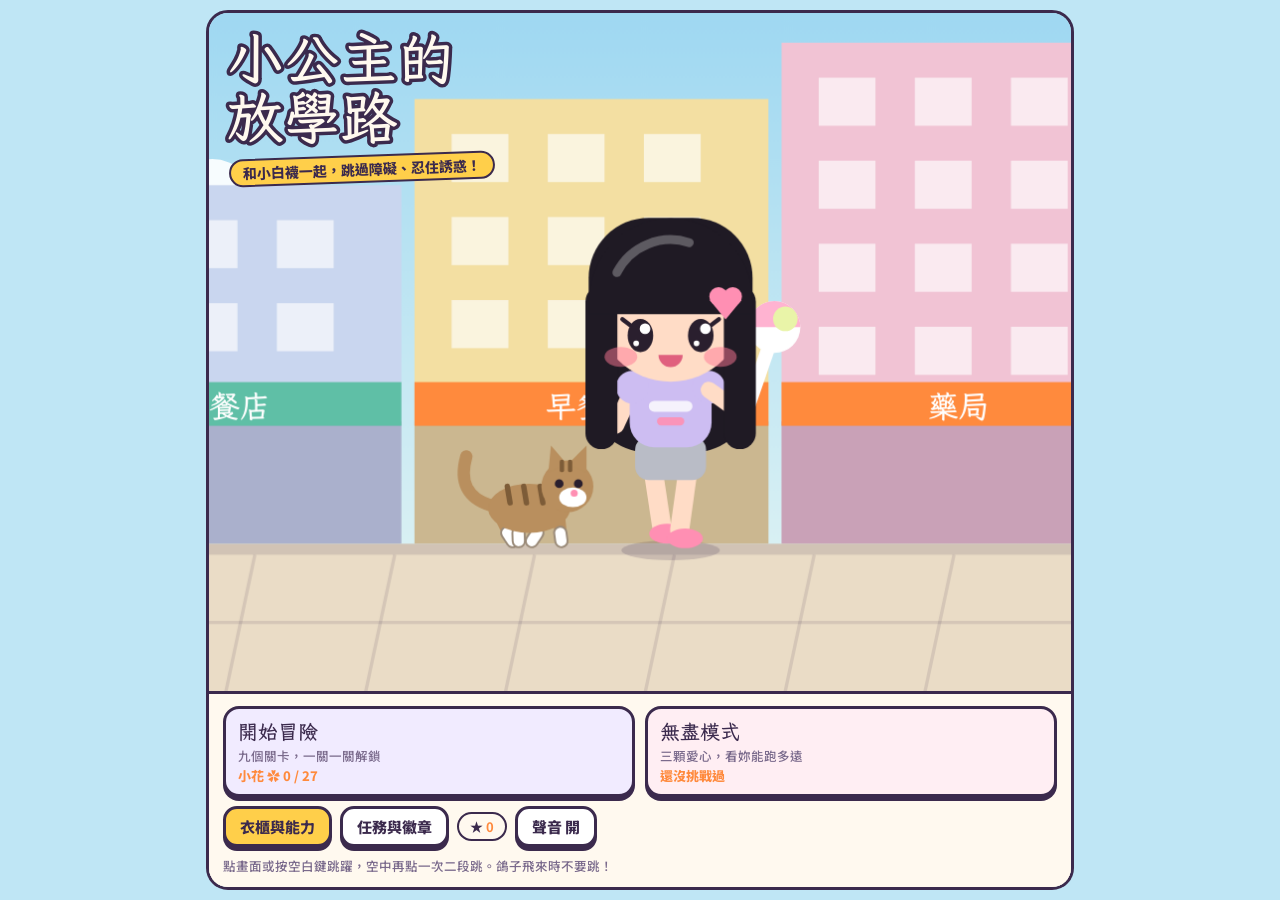
==== commit f3fd9edf: "Prevent page zoom/scroll on phones hiding the HUD; fix capsule and claw machine lines Co-Authored-By" ====
--- a/princess/index.html
+++ b/princess/index.html
@@ -1,4 +1,4 @@
-<!doctype html><html lang="zh-Hant"><head><meta charset="utf-8"><meta name="viewport" content="width=device-width,initial-scale=1,viewport-fit=cover,user-scalable=no"><style>:root{padding:env(safe-area-inset-top,0) 0 env(safe-area-inset-bottom,0);box-sizing:border-box}body{margin:0}[hidden]{display:none!important}</style></head><body>
+<!doctype html><html lang="zh-Hant"><head><meta charset="utf-8"><meta name="viewport" content="width=device-width,initial-scale=1,maximum-scale=1,viewport-fit=cover,user-scalable=no"><style>body{margin:0;position:fixed;top:env(safe-area-inset-top,0);bottom:env(safe-area-inset-bottom,0);left:0;right:0;height:auto!important}[hidden]{display:none!important}</style></head><body>
 <title>小公主的放學路</title>
 <link rel="stylesheet" href="https://fonts.googleapis.com/css2?family=LXGW+WenKai+TC:wght@400;700&family=Noto+Sans+TC:wght@500;800&display=swap">
 <style>
@@ -11,7 +11,7 @@
   --display:"LXGW WenKai TC","PingFang TC","Microsoft JhengHei",serif;
   --ui:"Noto Sans TC","PingFang TC","Microsoft JhengHei",sans-serif;
 }
-html,body{height:100%}
+html,body{height:100%;touch-action:manipulation;overscroll-behavior:none;-webkit-text-size-adjust:100%}
 body{background:var(--sky);color:var(--ink);font-family:var(--ui);font-size:15px;overflow:hidden;
   -webkit-user-select:none;user-select:none;-webkit-tap-highlight-color:transparent}
 #app{height:100%;max-width:900px;margin:0 auto;padding-inline:16px;padding-block:10px;display:flex;flex-direction:column;gap:8px;box-sizing:border-box}
@@ -906,6 +906,12 @@
   else if(g.mode==='talk'&&!(dq&&dq.done&&dq.choices)){e.preventDefault();advance();}
 });
 
+/* keep phone browsers from zooming or scrolling the page while tapping fast */
+['gesturestart','gesturechange','dblclick'].forEach(function(n){document.addEventListener(n,function(e){e.preventDefault();},{passive:false});});
+document.addEventListener('touchmove',function(e){if(e.touches.length>1||!e.target.closest('.panel'))e.preventDefault();},{passive:false});
+let lastTouch=0;
+document.addEventListener('touchend',function(e){const n=Date.now();if(n-lastTouch<350&&!e.target.closest('button,.dbox'))e.preventDefault();lastTouch=n;},{passive:false});
+
 /* ---------- loop ---------- */
 function update(dt){
   const lv=g.lv,endless=lv.type==='endless',prog=endless?0:g.camX/lv.len;
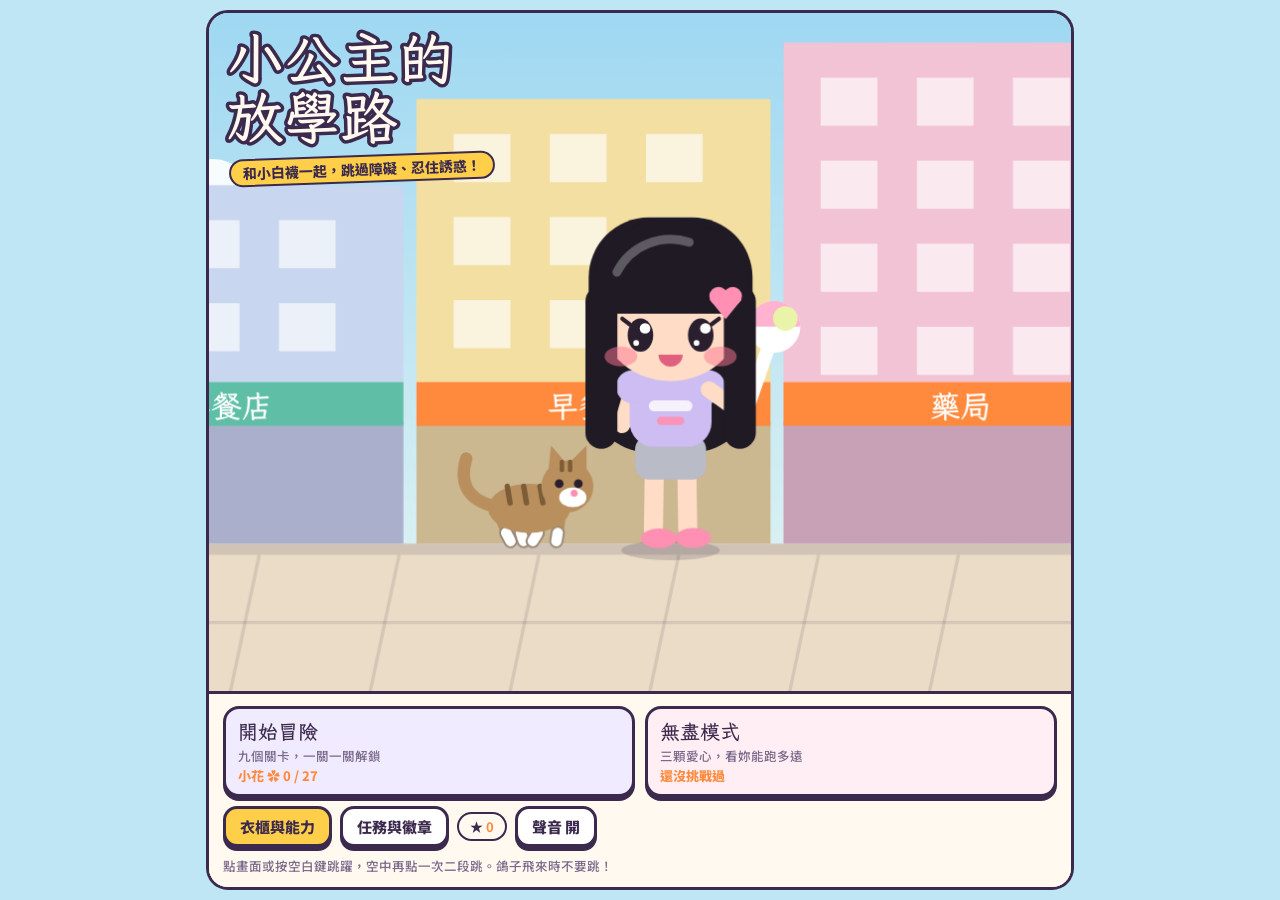
==== commit c149daaa: "Vary classmate dares and neighbour quests with quiz, timing and chase challenges Co-Authored-By: Cla" ====
--- a/princess/index.html
+++ b/princess/index.html
@@ -71,6 +71,15 @@
 #tapbtn{width:150px;height:150px;border-radius:50%;background:var(--sun);border:4px solid var(--line);box-shadow:0 8px 0 var(--line);font-family:var(--display);font-weight:700;font-size:34px;touch-action:manipulation}
 #tapbtn:active{transform:translateY(6px);box-shadow:0 2px 0 var(--line)}
 #tap p{color:var(--paper);font-weight:800;margin:0}
+#quiz{align-items:center;justify-content:center;gap:14px;background:rgba(59,42,77,.6);padding:18px;text-align:center}
+#quiz h2{font-family:var(--display);color:var(--paper);font-size:23px;line-height:1.4;margin:0;max-width:20em;text-wrap:balance}
+#qshow{font-size:44px;line-height:1.2;letter-spacing:.1em;background:var(--paper);border:3px solid var(--line);border-radius:16px;padding:8px 16px}
+#quiz .choices{width:min(320px,100%);margin:0}
+#quiz .choices button{text-align:center;font-size:18px;padding:12px}
+#quiz .choices button:first-child{background:#fff}
+#qtrack{position:relative;width:min(300px,100%);height:34px;background:var(--paper);border:3px solid var(--line);border-radius:12px;overflow:hidden}
+#qzone{position:absolute;top:0;bottom:0;background:var(--mint)}
+#qptr{position:absolute;top:-2px;bottom:-2px;width:8px;margin-left:-4px;background:var(--ink);border-radius:4px}
 
 .panel{background:var(--paper);overflow:auto;padding:14px;gap:12px;touch-action:pan-y}
 .panel h2{font-family:var(--display);font-size:26px;margin:0}
@@ -174,6 +183,14 @@
       <p>時間條跑完前把忍耐力點滿</p>
     </div>
 
+    <div class="layer" id="quiz" hidden>
+      <h2 id="qhead"></h2>
+      <div id="qshow" hidden></div>
+      <div id="qtrack" hidden><div id="qzone"></div><div id="qptr"></div></div>
+      <div class="choices" id="qopts"></div>
+      <div class="bar time" id="qtimebar"><i id="qtime"></i></div>
+    </div>
+
     <div class="layer panel" id="shop" hidden>
       <div class="wtop">
         <canvas id="pv" width="300" height="340"></canvas>
@@ -251,19 +268,23 @@
   {who:'糖葫蘆姐姐',food:'🍡',sign:'糖葫蘆',line:'草莓糖葫蘆，外面脆脆、裡面酸酸甜甜的～',money:40,sec:10,name:'糖葫蘆'}
 ];
 const MATES=[
-  {who:'同學小美',food:'🃏',name:'貼紙',line:'欸欸！文具店進了新的貼紙和卡牌，一起去看嘛，看一下下就好！',money:40,sec:12,after:'和小美挑了好多貼紙，好開心！',slip:'腳自己跟著小美走進文具店了……',st:{body:'#ffb3c9',hair:'#3a2a2a',s:0.82,bun:true}},
-  {who:'同學阿哲',food:'🎲',name:'一番賞',line:'我們要去便利商店抽一番賞，聽說還有大獎沒被抽走，妳也來！',money:60,sec:13,after:'和阿哲抽了一番賞，抽到小吊飾。',slip:'還是忍不住跟阿哲去抽了一張……',st:{body:'#a9d4ff',hair:'#2f2a33',s:0.82}},
-  {who:'同學小安',food:'🏀',name:'投籃機',line:'公園旁邊新開了投籃機，我們來比賽誰投得多，走嘛！',money:30,sec:14,after:'和小安比了一場投籃，好過癮！',slip:'被小安拉去投了一場籃球……',st:{body:'#ffe58a',hair:'#5a3a2a',s:0.82}},
-  {who:'班長',food:'🥤',name:'手搖飲',line:'我要去買手搖飲，第二杯比較便宜，我們一人一杯剛剛好！',money:45,sec:11,after:'和班長一人一杯，冰冰涼涼的真好喝！',slip:'還是跟班長合買了一杯……',st:{body:'#a8e6d1',hair:'#1f1a24',s:0.82,perm:true}},
-  {who:'同學小語',food:'📺',name:'動畫',line:'我家就在旁邊，新的一集今天更新耶！順便買包零食，看完再走嘛～',money:35,sec:15,after:'和小語看了一集動畫，還吃了零食。',slip:'想說看五分鐘就好，結果看完一整集……',st:{body:'#cdbdf2',hair:'#6a4a3a',s:0.82}}
+  {who:'同學小美',food:'🃏',name:'貼紙',line:'欸欸！文具店進了新的貼紙和卡牌，一起去看嘛，看一下下就好！',money:40,sec:12,after:'和小美挑了好多貼紙，好開心！',slip:'腳自己跟著小美走進文具店了……',ch:'timing',dare:'那這樣！妳幫我停在綠色的地方，停對了我就不吵妳。',st:{body:'#ffb3c9',hair:'#3a2a2a',s:0.82,bun:true}},
+  {who:'同學阿哲',food:'🎲',name:'一番賞',line:'我們要去便利商店抽一番賞，聽說還有大獎沒被抽走，妳也來！',money:60,sec:13,after:'和阿哲抽了一番賞，抽到小吊飾。',slip:'還是忍不住跟阿哲去抽了一張……',ch:'rps',dare:'不然猜拳！妳贏我或平手，我就自己去。',st:{body:'#a9d4ff',hair:'#2f2a33',s:0.82}},
+  {who:'同學小安',food:'🏀',name:'投籃機',line:'公園旁邊新開了投籃機，我們來比賽誰投得多，走嘛！',money:30,sec:14,after:'和小安比了一場投籃，好過癮！',slip:'被小安拉去投了一場籃球……',ch:'memory',dare:'那考妳記憶力！記得住我就放妳走。',st:{body:'#ffe58a',hair:'#5a3a2a',s:0.82}},
+  {who:'班長',food:'🥤',name:'手搖飲',line:'我要去買手搖飲，第二杯比較便宜，我們一人一杯剛剛好！',money:45,sec:11,after:'和班長一人一杯，冰冰涼涼的真好喝！',slip:'還是跟班長合買了一杯……',ch:'math',dare:'答對這題數學，我就不拉妳去。',st:{body:'#a8e6d1',hair:'#1f1a24',s:0.82,perm:true}},
+  {who:'同學小語',food:'📺',name:'動畫',line:'我家就在旁邊，新的一集今天更新耶！順便買包零食，看完再走嘛～',money:35,sec:15,after:'和小語看了一集動畫，還吃了零食。',slip:'想說看五分鐘就好，結果看完一整集……',ch:'eng',dare:'那考妳一個英文單字，答對就放妳走！',st:{body:'#cdbdf2',hair:'#6a4a3a',s:0.82}}
 ];
 const QUESTS=[
   {id:'cat',who:'王奶奶',title:'找小橘',ask:'小公主～我們家的貓小橘又溜出去了，妳在路上看到可以幫我抱回來嗎？',items:[{k:'cat',dx:540,h:22}],doneWho:'小公主',done:'抱到小橘了！回家的時候送去給王奶奶。'},
   {id:'paper',who:'陳伯伯',title:'撿報紙',ask:'唉呀，我的報紙被風吹走了！妳腳程快，可以幫我撿回來嗎？一共三張。',items:[{k:'paper',dx:390,h:70},{k:'paper',dx:540,h:150},{k:'paper',dx:690,h:64}],doneWho:'小公主',done:'三張都撿到了！陳伯伯一定很開心。'},
   {id:'balloon',who:'隔壁小弟弟',title:'抓氣球',ask:'嗚嗚……我的氣球飛走了，姐姐可以幫我抓回來嗎？它飛得好高。',items:[{k:'balloon',dx:540,h:200}],doneWho:'小公主',done:'抓到氣球了！小弟弟不用哭了。'},
-  {id:'bento',who:'林阿姨',title:'送便當',ask:'可以幫阿姨把便當拿給前面巷口的警衛叔叔嗎？路上不要撞到東西，便當會打翻喔！',deliver:true,dx:720,doneWho:'警衛叔叔',done:'便當還熱熱的，一點都沒灑出來，謝謝小公主！'}
+  {id:'bento',who:'林阿姨',title:'送便當',ask:'可以幫阿姨把便當拿給前面巷口的警衛叔叔嗎？路上不要撞到東西，便當會打翻喔！',deliver:true,dx:720,failHit:'便當打翻了……',doneWho:'警衛叔叔',done:'便當還熱熱的，一點都沒灑出來，謝謝小公主！'},
+  {id:'dog',who:'李叔叔',title:'遛小黑',ask:'我腳扭到了，可以幫我把小黑牽到前面的公園口嗎？牠跑很快，妳要跟緊，別撞到東西喔！',deliver:true,fast:true,dx:820,failHit:'小黑嚇一跳，自己跑回家了……',doneWho:'小公主',done:'到公園口了！小黑一直搖尾巴，好像很開心。'},
+  {id:'ball',who:'巷口的小妹妹',title:'追皮球',ask:'我的皮球彈走了！它一直跳一直跳，姐姐可以幫我抓住嗎？',items:[{k:'ball',dx:560,h:0,bounce:true}],doneWho:'小公主',done:'抓到皮球了！它跳得真高。'},
+  {id:'change',who:'雜貨店老闆娘',title:'幫忙找零',quiz:'change',ask:'妹妹，阿姨的老花眼鏡忘了帶，可以幫我算一下要找客人多少錢嗎？',fail:'哎呀，好像算錯了。沒關係，阿姨用計算機再按一次。',doneWho:'雜貨店老闆娘',done:'算得又快又對，謝謝妳！'},
+  {id:'place',who:'迷路的觀光客',title:'英文指路',quiz:'place',ask:'Excuse me! Can you help me?（他好像迷路了，要幫他嗎？）',fail:'（好像指錯方向了……他改去問別人了。）',doneWho:'迷路的觀光客',done:'Thank you so much!'}
 ];
-const NPCSTYLE={cat:{body:'#c98fb0',hair:'#d8d8de',bun:true},paper:{body:'#7fa6c9',hair:'#8a8a92'},balloon:{body:'#ffd35c',hair:'#3a2a2a',s:0.72},bento:{body:'#8fd0b0',hair:'#5a3a2a',perm:true},guard:{body:'#4a6fb5',hair:'#2f2a33',cap:true},mom:{body:'#ff9aa8',hair:'#3a2a2a',perm:true}};
+const NPCSTYLE={cat:{body:'#c98fb0',hair:'#d8d8de',bun:true},paper:{body:'#7fa6c9',hair:'#8a8a92'},balloon:{body:'#ffd35c',hair:'#3a2a2a',s:0.72},bento:{body:'#8fd0b0',hair:'#5a3a2a',perm:true},guard:{body:'#4a6fb5',hair:'#2f2a33',cap:true},dog:{body:'#6f9f7a',hair:'#3a2a2a'},ball:{body:'#ff9ec0',hair:'#3a2a2a',s:0.7,bun:true},change:{body:'#e0a070',hair:'#5a3a2a',perm:true},place:{body:'#7fc4e0',hair:'#d9a441',cap:true},mom:{body:'#ff9aa8',hair:'#3a2a2a',perm:true}};
 const LEVELS=[
   {id:'l1',name:'放學鐘響',desc:'第一次自己走去補習班',type:'time',scene:'day',len:9000,stalls:3,mates:1,npcs:1,sp:[230,60],gap:[380,260],slack:16,goal:'補習班',need:0},
   {id:'l2',name:'幫媽媽買醬油',desc:'帶 200 元，要留 150 元買東西',type:'money',scene:'day',len:10000,stalls:4,mates:1,npcs:1,sp:[240,70],gap:[360,250],money:200,keep:150,goal:'超市',need:1},
@@ -469,7 +490,9 @@
 }
 function drawQ(c,x,e){
   if(e.k==='guard'){fig(c,x,NPCSTYLE.guard);bubble(c,x,gy-112+Math.sin(g.t*5)*3,'🍱');return;}
-  const y=gy-e.h+Math.sin(g.t*4+e.x)*4;
+  if(e.k==='flag'){c.fillStyle='#8a6a48';c.fillRect(x-3,gy-96,6,96);c.fillStyle='#5fbf8a';rr(c,x-34,gy-124,68,32,8);c.fill();c.strokeStyle='#3b2a4d';c.lineWidth=2.5;c.stroke();
+    c.fillStyle='#fff';c.font='700 17px '+FONT;c.textAlign='center';c.textBaseline='middle';c.fillText('公園口',x,gy-107);return;}
+  const y=gy-qh(e)+(e.bounce?0:Math.sin(g.t*4+e.x)*4);
   c.fillStyle='rgba(255,207,74,.4)';c.beginPath();c.arc(x,y,26+Math.sin(g.t*6)*3,0,7);c.fill();
   if(e.k==='cat'){
     c.strokeStyle='#e08f3c';c.lineWidth=4;c.lineCap='round';c.beginPath();c.moveTo(x+14,y+6);c.quadraticCurveTo(x+26,y+2,x+22,y-10);c.stroke();
@@ -481,6 +504,10 @@
     c.fillStyle='#fff';c.fillRect(-11,-14,22,28);c.strokeStyle='#3b2a4d';c.lineWidth=1.5;c.strokeRect(-11,-14,22,28);
     c.fillStyle='#3b2a4d';c.fillRect(-8,-11,16,4);c.fillStyle='#b9b2c4';for(let i=0;i<4;i++)c.fillRect(-8,-4+i*4.5,16,2);
     c.restore();
+  }else if(e.k==='ball'){
+    c.fillStyle='#ff6f6f';c.beginPath();c.arc(x,y,15,0,7);c.fill();
+    c.fillStyle='#fff';c.beginPath();c.arc(x,y,15,-0.6,0.6);c.arc(x,y,15,Math.PI-0.6,Math.PI+0.6);c.fill();
+    c.fillStyle='#ffcf4a';c.beginPath();c.arc(x,y,5,0,7);c.fill();
   }else{
     c.strokeStyle='#7a6a8c';c.lineWidth=1.3;line(c,x,y+16,x+4,y+50);
     c.fillStyle='#ff6f8f';c.beginPath();c.ellipse(x,y,14,17,0,0,7);c.fill();
@@ -664,6 +691,8 @@
   if(g.boost>0&&lv){c.fillStyle='#7f8fe0';rr(c,gx-22,gy-g.py-5,44,6,3);c.fill();c.fillStyle='#3b2a4d';c.beginPath();c.arc(gx-13,gy-g.py+2,3.5,0,7);c.arc(gx+13,gy-g.py+2,3.5,0,7);c.fill();}
   if(!(g.inv>0&&g.boost<=0&&Math.floor(g.t*14)%2))
     drawGirl(c,gx,gy-g.py-(g.boost>0&&lv?5:0),gs,S.fit,g.t,{run:running&&g.boost<=0,air:g.py>0,face:g.face});
+  if(lv&&g.quest&&g.quest.def.fast){c.strokeStyle='#e0607e';c.lineWidth=2;line(c,gx+24,gy-g.py-40,gx+62,gy-22);
+    c.save();c.translate(gx+92,0);c.scale(-1,1);c.filter='brightness(0.35)';drawOb(c,0,{k:'dog'});c.restore();}
   if(g.shield>0&&lv){c.strokeStyle='rgba(127,211,187,.9)';c.lineWidth=3;c.beginPath();c.arc(gx,gy-g.py-52,62,0,7);c.stroke();}
   for(const p of g.fx){c.globalAlpha=Math.max(0,Math.min(1,p.life*2));c.fillStyle=p.col;c.font='800 15px sans-serif';c.textAlign='center';c.fillText(p.txt,p.x-g.camX,gy-p.h);c.globalAlpha=1;}
   if(sc.rain){c.strokeStyle='rgba(255,255,255,.55)';c.lineWidth=1.5;
@@ -671,7 +700,7 @@
 }
 
 /* ---------- flow ---------- */
-const layers=['title','map','dialog','tap','shop','book','result'];
+const layers=['title','map','dialog','tap','quiz','shop','book','result'];
 function show(id){layers.forEach(function(l){$(l).hidden=l!==id;});}
 function setFace(f,d){g.face=f;g.faceT=d||1.2;}
 function pop(x,h,txt,col,life){g.fx.push({x:x,h:h,life:life||0.8,txt:txt,col:col||'#c2506a'});}
@@ -732,7 +761,7 @@
 function meetMate(e){
   e.done=true;g.met++;const tm=e.tm;beep(620,0.12,'triangle');
   say(tm.who,tm.line,{choices:[
-    {label:'下次再約！我先去辦正事',fn:function(){startTap(tm);}},
+    {label:'下次再約！我先去辦正事',fn:function(){challenge(tm);}},
     {label:'好啊走！（'+costText(tm)+'）',fn:function(){buy(tm,false);}}
   ]});
 }
@@ -767,26 +796,92 @@
   if(g.mode!=='tap')return;
   tp.n++;beep(500+tp.n*30,0.05);
   $('twill').style.width=Math.min(100,tp.n/tp.need*100)+'%';
-  if(tp.n>=tp.need){
-    g.resisted++;g.stars+=5;setFace('happy',2);hud();beep(880,0.15,'triangle');setTimeout(function(){beep(1175,0.2,'triangle');},120);
-    const lines=['走過去了！一點都不難嘛。','我可是有任務在身的小公主！','再見～我忍住了！','下次媽媽同意再來。','小白襪也說不可以。'];
-    say('小公主',lines[Math.floor(rnd()*lines.length)]+'（忍住成功，★ +5）',{next:resume});
-  }
-}
+  if(tp.n>=tp.need)resistWin();
+}
+function resistWin(){
+  g.resisted++;g.stars+=5;setFace('happy',2);hud();beep(880,0.15,'triangle');setTimeout(function(){beep(1175,0.2,'triangle');},120);
+  const lines=['走過去了！一點都不難嘛。','我可是有任務在身的小公主！','再見～我忍住了！','下次媽媽同意再來。','小白襪也說不可以。'];
+  say('小公主',lines[Math.floor(rnd()*lines.length)]+'（忍住成功，★ +5）',{next:resume});
+}
+
+/* quiz-style challenges: classmates each dare her differently, some neighbours need brains not legs */
+const qz={left:0,total:0,onTimeout:null,timing:null};
+function ask(cfg){
+  g.mode='quiz';show('quiz');
+  $('qhead').textContent=cfg.head;$('qshow').textContent=cfg.show||'';$('qshow').hidden=!cfg.show;
+  qz.timing=cfg.timing||null;$('qtrack').hidden=!cfg.timing;
+  if(cfg.timing){$('qzone').style.left=(cfg.timing.z0*100)+'%';$('qzone').style.width=((cfg.timing.z1-cfg.timing.z0)*100)+'%';}
+  qz.total=qz.left=cfg.secs||0;qz.onTimeout=cfg.onTimeout||null;$('qtimebar').hidden=!cfg.secs;$('qtime').style.width='100%';
+  const box=$('qopts');box.innerHTML='';
+  (cfg.opts||[]).forEach(function(o){const b=document.createElement('button');b.textContent=o.label;
+    b.addEventListener('click',function(){if(g.mode==='quiz'){qz.total=0;o.fn();}});box.appendChild(b);});
+}
+function quizOpts(correct,wrongs,onOk,onFail){
+  return shuffle([correct].concat(wrongs)).map(function(l){return {label:String(l),fn:l===correct?function(){beep(988,0.12,'triangle');onOk();}:onFail};});
+}
+function ri(a,b){return a+Math.floor(rnd()*(b-a+1));}
+function near(ans){return shuffle([ans+10,ans-10,ans+1,ans-1,ans+2,ans+5].filter(function(v){return v>0&&v!==ans;})).slice(0,2);}
+function mathQ(){
+  const r=rnd();let a,b,ans,q;
+  if(r<0.35){a=ri(18,79);b=ri(13,68);ans=a+b;q=a+' + '+b+' = ?';}
+  else if(r<0.65){a=ri(52,99);b=ri(13,48);ans=a-b;q=a+' − '+b+' = ?';}
+  else{a=ri(3,12);b=ri(3,9);ans=a*b;q=a+' × '+b+' = ?';}
+  return {q:q,a:ans,w:near(ans)};
+}
+function changeQ(){
+  const p1=5*ri(4,10),p2=5*ri(2,7),ans=100-p1-p2;
+  return {q:'客人買了 '+p1+' 元和 '+p2+' 元的東西，付 100 元，要找多少？',a:ans+' 元',w:shuffle([ans+5,ans+10,ans-5,ans+15].filter(function(v){return v>=0;})).slice(0,2).map(function(v){return v+' 元';})};
+}
+const WORDS=[['umbrella','雨傘'],['library','圖書館'],['breakfast','早餐'],['neighbor','鄰居'],['homework','功課'],['Saturday','星期六'],['kitchen','廚房'],['weather','天氣'],['hungry','肚子餓'],['cheap','便宜的'],['expensive','貴的'],['borrow','借'],['medicine','藥'],['bicycle','腳踏車'],['vegetable','蔬菜'],['dangerous','危險的'],['careful','小心的'],['delicious','好吃的'],['tired','累的'],['classmate','同學'],['snack','零食'],['promise','約定'],['patient','有耐心的'],['finish','完成'],['wallet','錢包'],['corner','轉角'],['early','早的'],['forget','忘記'],['remember','記得'],['share','分享']];
+const PLACES=[['library','圖書館'],['hospital','醫院'],['train station','火車站'],['park','公園'],['supermarket','超市'],['post office','郵局'],['police station','警察局'],['bank','銀行'],['temple','廟'],['night market','夜市'],['school','學校'],['bookstore','書店']];
+function pairQ(list){const s=shuffle(list);return {en:s[0][0],a:s[0][1],w:[s[1][1],s[2][1]]};}
+function challenge(tm){
+  const win=resistWin,lose=function(){buy(tm,true);};
+  say(tm.who,tm.dare,{next:function(){
+    if(tm.ch==='rps'){
+      const names=['石頭 ✊','剪刀 ✌️','布 🖐️'];
+      ask({head:'猜拳！出什麼？',secs:6,onTimeout:lose,opts:names.map(function(n,me){return {label:n,fn:function(){
+        const opp=ri(0,2),res=(opp-me+3)%3;
+        if(res===1)say(tm.who,'我出'+names[opp]+'……好啦，妳贏了，我自己去。',{next:win});
+        else if(res===0)say(tm.who,'我也出'+names[opp]+'，平手！算妳厲害。',{next:win});
+        else say(tm.who,'我出'+names[opp]+'，妳輸了！走吧走吧～',{next:lose});
+      }};})});
+    }else if(tm.ch==='memory'){
+      const seq=shuffle(['🍎','🐶','⭐','🎈','🌸','🚲','🍙']).slice(0,4),i=ri(0,3);
+      ask({head:'記住順序！',show:seq.join(' '),secs:2.6,onTimeout:function(){
+        ask({head:'第 '+(i+1)+' 個是什麼？',secs:6,onTimeout:lose,opts:quizOpts(seq[i],seq.filter(function(_,j){return j!==i;}),win,lose)});
+      }});
+    }else if(tm.ch==='math'){
+      const m=mathQ();ask({head:m.q,secs:9,onTimeout:lose,opts:quizOpts(m.a,m.w,win,lose)});
+    }else if(tm.ch==='eng'){
+      const w=pairQ(WORDS);ask({head:'「'+w.en+'」是什麼意思？',secs:8,onTimeout:lose,opts:quizOpts(w.a,w.w,win,lose)});
+    }else{
+      const z=0.15+rnd()*0.55,t={pos:0,dir:1,speed:1.15+Math.min(0.6,g.idx*0.08),z0:z,z1:z+0.24};g.idx++;
+      ask({head:'停在綠色的地方！',timing:t,secs:7,onTimeout:lose,opts:[{label:'停！',fn:function(){if(t.pos>=t.z0&&t.pos<=t.z1){beep(988,0.12,'triangle');win();}else lose();}}]});
+    }
+  }});
+}
+function qh(e){return e.bounce?26+Math.abs(Math.sin(g.t*2.7))*150:e.h;}
 $('tapbtn').addEventListener('pointerdown',function(e){e.preventDefault();tapHit();});
 
 /* neighbours */
 function meetNpc(e){
   e.done=true;const q=e.q;beep(740,0.12,'triangle');
   say(q.who,q.ask,{choices:[
-    {label:'好，交給我！',fn:function(){acceptQuest(q);}},
+    {label:q.quiz?'好，我試試！':'好，交給我！',fn:function(){acceptQuest(q);}},
     {label:'對不起，我在趕時間……',fn:function(){say(q.who,'沒關係，路上小心喔。',{next:resume});}}
   ]});
 }
 function acceptQuest(q){
+  if(q.quiz){
+    const ok=function(){questReward(q);},no=function(){say(q.who,q.fail,{next:resume});};
+    if(q.quiz==='change'){const c=changeQ();ask({head:c.q,secs:12,onTimeout:no,opts:quizOpts(c.a,c.w,ok,no)});}
+    else{const w=pairQ(PLACES);ask({head:'「Where is the '+w.en+'?」他要去哪裡？',secs:9,onTimeout:no,opts:quizOpts(w.a,w.w,ok,no)});}
+    return;
+  }
   if(g.quest)g.quest.ents.forEach(function(n){n.got=true;});
   const px=g.camX+PX;
-  const ents=q.deliver?[{type:'qitem',k:'guard',x:px+q.dx,h:0}]:q.items.map(function(it){return {type:'qitem',k:it.k,x:px+it.dx,h:it.h};});
+  const ents=q.deliver?[{type:'qitem',k:q.fast?'flag':'guard',goal:true,x:px+q.dx,h:0}]:q.items.map(function(it){return {type:'qitem',k:it.k,x:px+it.dx,h:it.h,bounce:it.bounce};});
   g.ents=g.ents.filter(function(o){return !(o.type==='ob'&&ents.some(function(n){return Math.abs(o.x-n.x)<110;}));});
   ents.forEach(function(n){g.ents.push(n);});
   g.quest={def:q,need:ents.length,got:0,ents:ents,endX:ents[ents.length-1].x+130};
@@ -795,11 +890,14 @@
 function gotItem(e){
   const q=g.quest;e.got=true;q.got++;beep(1175,0.1,'triangle');
   if(q.got<q.need){pop(e.x,e.h+20,q.got+'/'+q.need,'#e0a21a',0.7);hud();return;}
+  questReward(q.def);
+}
+function questReward(def){
   g.quest=null;g.helped++;g.stars+=15;setFace('happy',2);
   let tip='（★ +15）';
   if(g.lv.type==='money'){g.money+=10;tip='（★ +15，還拿到 10 元謝禮）';}
   hud();setTimeout(function(){beep(1568,0.2,'triangle');},120);
-  say(q.def.doneWho,q.def.done+tip,{next:resume});
+  say(def.doneWho,def.done+tip,{next:resume});
 }
 function dropQuest(txt,px){
   g.quest.ents.forEach(function(n){n.got=true;});g.quest=null;pop(px,125,txt,'#c2506a',1.3);hud();
@@ -815,7 +913,7 @@
   g.hits++;
   if(g.shield>0){g.shield--;g.inv=1.2;pop(px,110,'擋住了！','#3f9f86',0.9);beep(440,0.12,'triangle');return;}
   g.stun=0.7;g.inv=1.5;setFace('ouch',1);beep(160,0.2,'sawtooth');
-  if(g.quest&&g.quest.def.deliver)dropQuest('便當打翻了……',px);
+  if(g.quest&&g.quest.def.deliver)dropQuest(g.quest.def.failHit,px);
   const t=g.lv.type;
   if(t==='money'&&g.money>0){g.money=Math.max(0,g.money-5);pop(px,90,'掉了 5 元');}
   else if(t==='endless'){g.hp--;pop(px,90,'少一顆愛心');}
@@ -917,7 +1015,7 @@
   const lv=g.lv,endless=lv.type==='endless',prog=endless?0:g.camX/lv.len;
   g.stun=Math.max(0,g.stun-dt);g.inv=Math.max(0,g.inv-dt);g.boost=Math.max(0,g.boost-dt);g.magnet=Math.max(0,g.magnet-dt);
   let v=endless?240+Math.min(220,g.camX/140):lv.sp[0]+lv.sp[1]*prog;
-  if(g.boost>0)v*=1.55;if(g.stun>0)v*=0.25;
+  if(g.boost>0)v*=1.55;if(g.quest&&g.quest.def.fast)v*=1.35;if(g.stun>0)v*=0.25;
   g.camX+=v*dt;
   if(g.py>0||g.vy>0){g.vy-=1900*dt;g.py+=g.vy*dt;if(g.py<=0){g.py=0;g.vy=0;g.jumps=0;}}
   g.ph.push(g.py);if(g.ph.length>9)g.ph.shift();
@@ -939,7 +1037,7 @@
       if(g.boost>0){e.dead=true;g.stars+=2;pop(e.x,70,'撞飛！+2','#e0a21a',0.6);beep(220,0.08);}
       else if(g.inv<=0){hitOb(px,e);if(endless&&g.hp<=0){finishEndless();return;}}
     }
-    else if(e.type==='qitem'){if(!e.got&&g.quest&&Math.abs(d)<30&&(e.k==='guard'||Math.abs(e.h-(g.py+40))<56)){gotItem(e);if(g.mode!=='run')return;}}
+    else if(e.type==='qitem'){if(!e.got&&g.quest&&Math.abs(d)<30&&(e.goal||Math.abs(qh(e)-(g.py+40))<56)){gotItem(e);if(g.mode!=='run')return;}}
     else if(e.done||d>=150)continue;
     else if(e.type==='stall'){meetStall(e);return;}
     else if(e.type==='mate'){meetMate(e);return;}
@@ -964,6 +1062,12 @@
     if(!reduce)g.camX+=70*dt;
     g.lift=g.mode==='title'?Math.max(0,$('tsheet').offsetHeight/scale-40):0;
   }else if(g.mode==='run')update(dt);
+  else if(g.mode==='quiz'){
+    const t=qz.timing;
+    if(t){t.pos+=t.dir*t.speed*dt;if(t.pos>1){t.pos=1;t.dir=-1;}if(t.pos<0){t.pos=0;t.dir=1;}$('qptr').style.left=(t.pos*100)+'%';}
+    if(qz.total>0){qz.left-=dt;$('qtime').style.width=Math.max(0,qz.left/qz.total*100)+'%';
+      if(qz.left<=0){qz.total=0;const f=qz.onTimeout;if(f)f();}}
+  }
   else if(g.mode==='tap'){
     tp.left-=dt;$('ttime').style.width=Math.max(0,tp.left/tp.total*100)+'%';
     if(tp.left<=0&&tp.n<tp.need)buy(tp.tm,true);
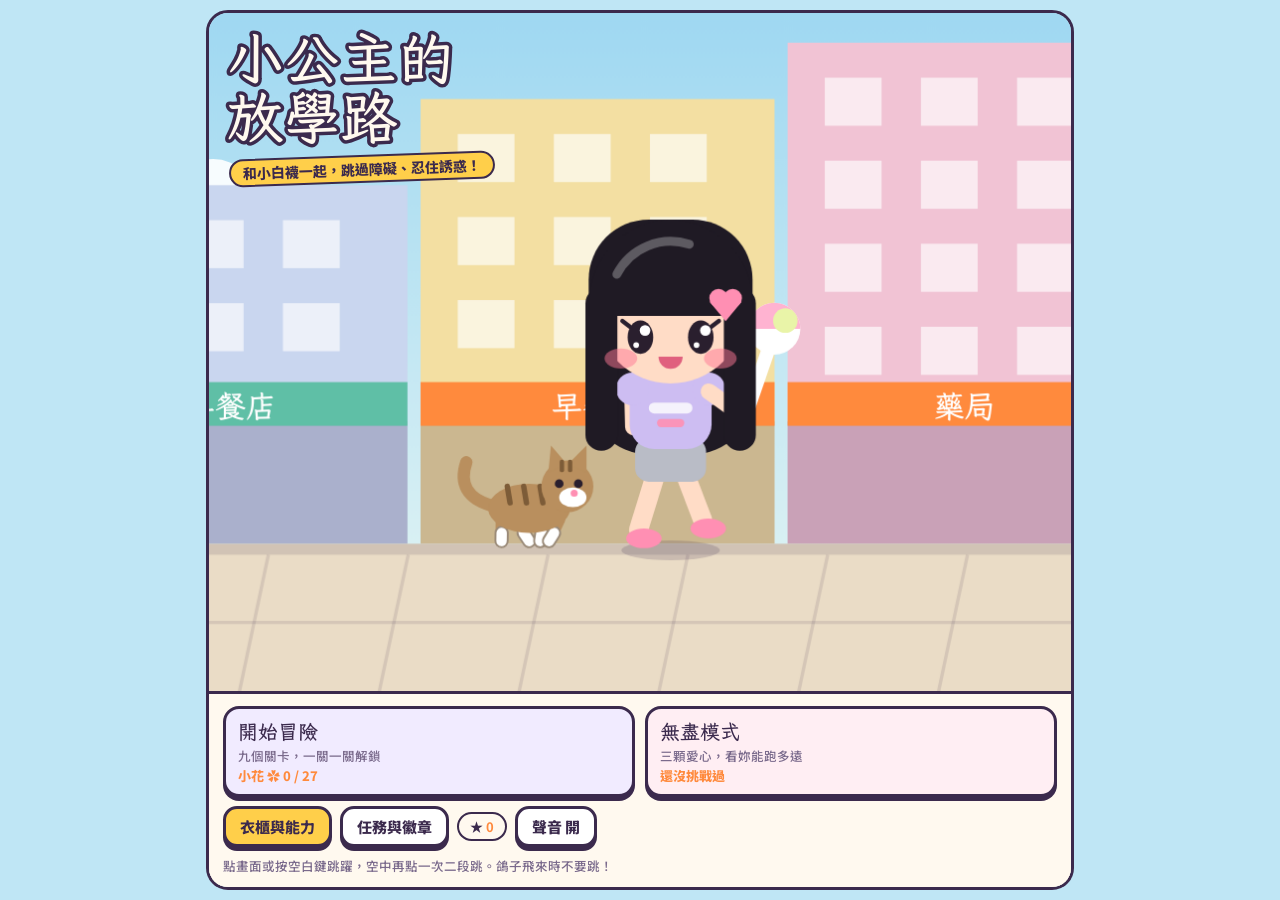
==== commit 3a3c1082: "Give math and change questions more time Co-Authored-By: Claude Opus 5.5 <noreply@anthropic.com> Cla" ====
--- a/princess/index.html
+++ b/princess/index.html
@@ -852,7 +852,7 @@
         ask({head:'第 '+(i+1)+' 個是什麼？',secs:6,onTimeout:lose,opts:quizOpts(seq[i],seq.filter(function(_,j){return j!==i;}),win,lose)});
       }});
     }else if(tm.ch==='math'){
-      const m=mathQ();ask({head:m.q,secs:9,onTimeout:lose,opts:quizOpts(m.a,m.w,win,lose)});
+      const m=mathQ();ask({head:m.q,secs:20,onTimeout:lose,opts:quizOpts(m.a,m.w,win,lose)});
     }else if(tm.ch==='eng'){
       const w=pairQ(WORDS);ask({head:'「'+w.en+'」是什麼意思？',secs:8,onTimeout:lose,opts:quizOpts(w.a,w.w,win,lose)});
     }else{
@@ -875,7 +875,7 @@
 function acceptQuest(q){
   if(q.quiz){
     const ok=function(){questReward(q);},no=function(){say(q.who,q.fail,{next:resume});};
-    if(q.quiz==='change'){const c=changeQ();ask({head:c.q,secs:12,onTimeout:no,opts:quizOpts(c.a,c.w,ok,no)});}
+    if(q.quiz==='change'){const c=changeQ();ask({head:c.q,secs:25,onTimeout:no,opts:quizOpts(c.a,c.w,ok,no)});}
     else{const w=pairQ(PLACES);ask({head:'「Where is the '+w.en+'?」他要去哪裡？',secs:9,onTimeout:no,opts:quizOpts(w.a,w.w,ok,no)});}
     return;
   }
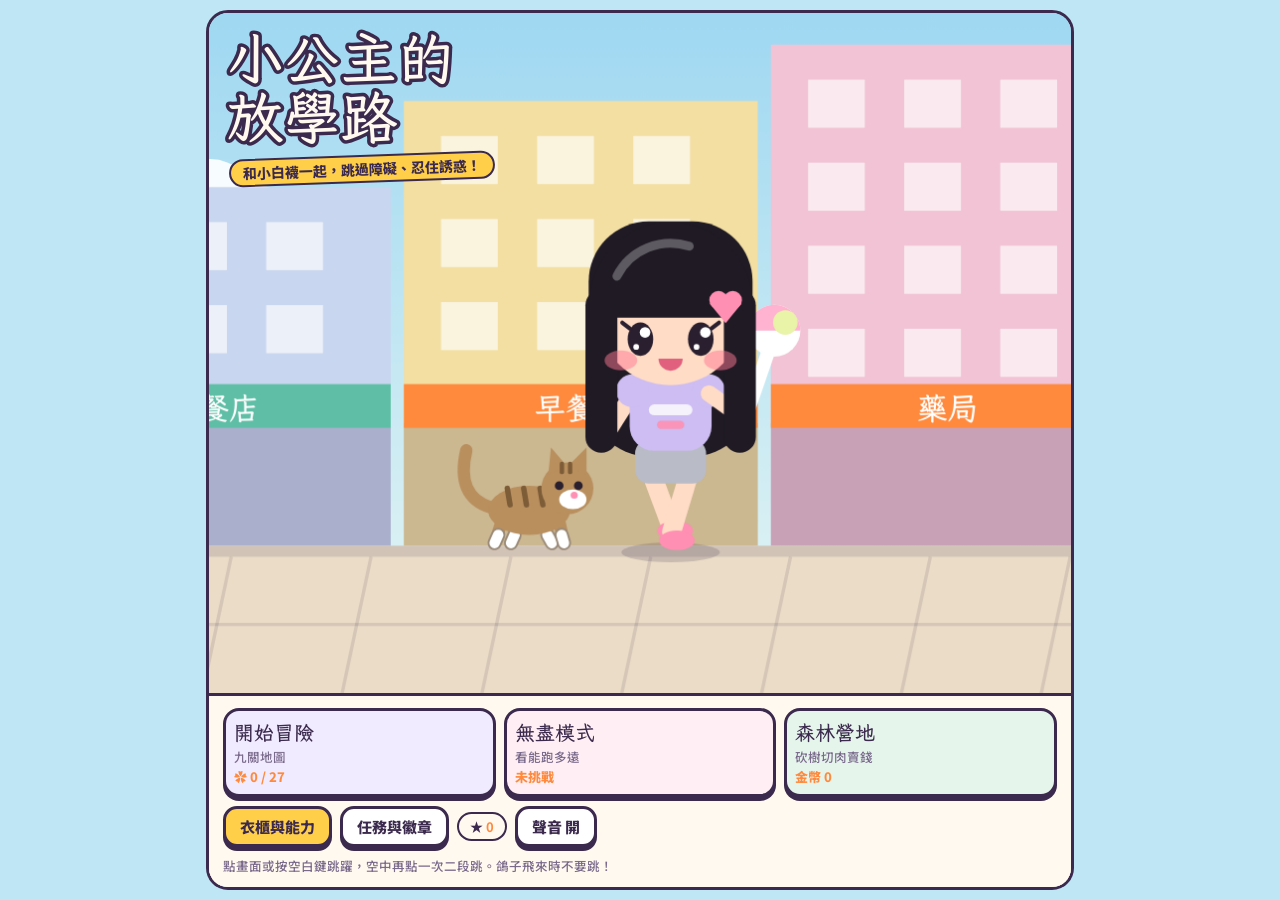
==== commit 6b15e70d: "Add forest camp mode (gather, sell, orders, equipment) and more wardrobe accessories Co-Authored-By:" ====
--- a/princess/index.html
+++ b/princess/index.html
@@ -36,13 +36,18 @@
   color:var(--paper);-webkit-text-stroke:7px var(--ink);paint-order:stroke fill;letter-spacing:.02em}
 #title .tag{margin:8px 20px 0;font-weight:800;font-size:14px;background:var(--sun);border:2px solid var(--line);border-radius:999px;padding:2px 12px;align-self:flex-start;transform:rotate(-2deg)}
 .sheet{margin-top:auto;background:var(--paper);border-top:3px solid var(--line);padding:12px 14px;display:flex;flex-direction:column;gap:9px}
-.two{display:grid;grid-template-columns:repeat(auto-fit,minmax(150px,1fr));gap:10px}
-.mcard{text-align:left;background:#fff;border:3px solid var(--line);border-radius:16px;padding:9px 12px;box-shadow:0 4px 0 var(--line);display:flex;flex-direction:column;gap:1px;min-width:0}
+.two{display:grid;grid-template-columns:repeat(3,1fr);gap:8px}
+.mcard{text-align:left;background:#fff;border:3px solid var(--line);border-radius:16px;padding:8px 8px;box-shadow:0 4px 0 var(--line);display:flex;flex-direction:column;gap:1px;min-width:0}
 .mcard:active{transform:translateY(3px);box-shadow:0 1px 0 var(--line)}
-.mcard strong{font-family:var(--display);font-size:20px}
+.mcard strong{font-family:var(--display);font-size:clamp(16px,4.6vw,20px);white-space:nowrap}
 .mcard span{font-size:12.5px;color:var(--ink-soft);font-weight:500}
 .mcard em{font-style:normal;font-size:13px;color:var(--orange);font-weight:800}
-.mcard.a{background:#f1ebff}.mcard.b{background:#ffeef3}
+.mcard.a{background:#f1ebff}.mcard.b{background:#ffeef3}.mcard.c{background:#e6f5ec}
+#camp{pointer-events:none;justify-content:space-between}
+#camp>*{pointer-events:auto}
+.ctop{display:flex;flex-wrap:wrap;gap:6px;padding:10px}
+.csheet{max-height:47%;border-top:3px solid var(--line);display:flex;flex-direction:column}
+.csheet .row .btn{padding:6px 12px;font-size:14px}
 .row{display:flex;gap:8px;flex-wrap:wrap;align-items:center}
 .btn{background:var(--sun);border:3px solid var(--line);border-radius:14px;padding:7px 14px;font-weight:800;box-shadow:0 4px 0 var(--line);position:relative}
 .btn:active{transform:translateY(3px);box-shadow:0 1px 0 var(--line)}
@@ -146,8 +151,9 @@
       <span class="tag">和小白襪一起，跳過障礙、忍住誘惑！</span>
       <div class="sheet" id="tsheet">
         <div class="two">
-          <button class="mcard a" id="tomap"><strong>開始冒險</strong><span>九個關卡，一關一關解鎖</span><em id="hflow"></em></button>
-          <button class="mcard b" id="toend"><strong>無盡模式</strong><span>三顆愛心，看妳能跑多遠</span><em id="hend"></em></button>
+          <button class="mcard a" id="tomap"><strong>開始冒險</strong><span>九關地圖</span><em id="hflow"></em></button>
+          <button class="mcard b" id="toend"><strong>無盡模式</strong><span>看能跑多遠</span><em id="hend"></em></button>
+          <button class="mcard c" id="tocamp"><strong>森林營地</strong><span>砍樹切肉賣錢</span><em id="hcamp"></em></button>
         </div>
         <div class="row">
           <button class="btn" id="toshop">衣櫃與能力</button>
@@ -197,6 +203,7 @@
         <div class="info">
           <h2>衣櫃與能力</h2>
           <span class="chip">我的星星 ★ <b id="wallet1">0</b></span>
+          <span class="chip hi">金幣 <b id="wcoin">0</b></span>
           <span class="hint" id="wmsg">用路上撿到的星星換造型、練能力。</span>
           <button class="btn" data-home>好了</button>
         </div>
@@ -210,6 +217,20 @@
       <div class="list" id="daily"></div>
       <h3 id="bcount">徽章蒐集冊</h3>
       <div class="badges" id="badges"></div>
+    </div>
+
+    <div class="layer" id="camp" hidden>
+      <div class="ctop">
+        <span class="chip">🪵 <b id="cwood">0</b></span><span class="chip">🍖 <b id="cmeat">0</b></span>
+        <span class="chip" id="cbagc">背包 <b id="cbag">0</b></span><span class="chip" id="cstac">體力 <b id="csta">0</b></span>
+        <span class="chip hi">金幣 <b id="ccoin">0</b></span>
+      </div>
+      <div class="csheet panel">
+        <div class="row"><button class="btn" id="csell">全部賣掉</button><button class="btn alt" id="ceat">烤肉吃</button><button class="btn alt" data-home>回首頁</button></div>
+        <span class="hint" id="cmsg">點樹砍木頭、點肉攤切肉。賣掉換金幣，交訂單換星星。</span>
+        <h3>訂單</h3><div class="list" id="corders"></div>
+        <h3>裝備</h3><div class="list" id="cequip"></div>
+      </div>
     </div>
 
     <div class="layer panel" id="result" hidden>
@@ -241,11 +262,15 @@
 
 /* ---------- data ---------- */
 const SHOP={
-  hair:{label:'頭飾',items:[{id:'none',name:'愛心髮夾',cost:0},{id:'bow',name:'蝴蝶結',cost:20,fx:'忍住少點 1 下'},{id:'cat',name:'貓耳朵',cost:40,fx:'二段跳更高'},{id:'crown',name:'皇冠',cost:80,fx:'星星收入 +20%'}]},
-  top:{label:'上衣',items:[{id:'lav',name:'薰衣草紫',cost:0,color:'#cdbdf2'},{id:'pink',name:'蜜桃粉',cost:15,color:'#ffb3c9'},{id:'mint',name:'薄荷綠',cost:15,color:'#a8e6d1'},{id:'lemon',name:'檸檬黃',cost:15,color:'#ffe58a'},{id:'sky',name:'天空藍',cost:15,color:'#a9d4ff'}]},
+  hair:{label:'頭飾',items:[{id:'none',name:'愛心髮夾',cost:0},{id:'bow',name:'蝴蝶結',cost:20,fx:'忍住少點 1 下'},{id:'cat',name:'貓耳朵',cost:40,fx:'二段跳更高'},{id:'crown',name:'皇冠',cost:80,fx:'星星收入 +20%'},
+    {id:'wreath',name:'花環',cost:35},{id:'bunny',name:'兔耳朵',cost:45},{id:'beret',name:'貝雷帽',cost:40},{id:'beanie',name:'毛線帽',cost:60,coin:true}]},
+  face:{label:'眼鏡',items:[{id:'none',name:'不戴',cost:0},{id:'round',name:'圓框眼鏡',cost:25},{id:'sun',name:'太陽眼鏡',cost:40},{id:'heart',name:'愛心墨鏡',cost:80,coin:true}]},
+  neck:{label:'脖子',items:[{id:'none',name:'不戴',cost:0},{id:'scarf',name:'紅圍巾',cost:25},{id:'pearl',name:'珍珠項鍊',cost:45},{id:'cape',name:'小披風',cost:120,coin:true}]},
+  back:{label:'背上',items:[{id:'none',name:'不背',cost:0},{id:'bag',name:'書包',cost:20},{id:'angel',name:'天使翅膀',cost:90},{id:'fly',name:'蝴蝶翅膀',cost:150,coin:true}]},
+  top:{label:'上衣',items:[{id:'lav',name:'薰衣草紫',cost:0,color:'#cdbdf2'},{id:'pink',name:'蜜桃粉',cost:15,color:'#ffb3c9'},{id:'mint',name:'薄荷綠',cost:15,color:'#a8e6d1'},{id:'lemon',name:'檸檬黃',cost:15,color:'#ffe58a'},{id:'sky',name:'天空藍',cost:15,color:'#a9d4ff'},{id:'white',name:'牛奶白',cost:20,color:'#f7f3ea'},{id:'coral',name:'珊瑚橘',cost:20,color:'#ffb08a'}]},
   bottom:{label:'下身',items:[{id:'shorts',name:'灰色短褲',cost:0},{id:'skirt',name:'百褶裙',cost:30},{id:'jeans',name:'牛仔褲',cost:30}]},
-  hand:{label:'手上拿的',items:[{id:'candy',name:'棉花糖棒',cost:0},{id:'none',name:'空手',cost:0},{id:'balloon',name:'氣球',cost:25},{id:'wand',name:'星星魔法棒',cost:50}]},
-  pet:{label:'小白襪的配件',items:[{id:'none',name:'不戴',cost:0},{id:'bell',name:'鈴鐺項圈',cost:20},{id:'tie',name:'小領結',cost:30},{id:'pcrown',name:'小皇冠',cost:60}]}
+  hand:{label:'手上拿的',items:[{id:'candy',name:'棉花糖棒',cost:0},{id:'none',name:'空手',cost:0},{id:'balloon',name:'氣球',cost:25},{id:'wand',name:'星星魔法棒',cost:50},{id:'bouquet',name:'花束',cost:35},{id:'umb',name:'小雨傘',cost:40},{id:'axe',name:'小斧頭',cost:50,coin:true}]},
+  pet:{label:'小白襪的配件',items:[{id:'none',name:'不戴',cost:0},{id:'bell',name:'鈴鐺項圈',cost:20},{id:'tie',name:'小領結',cost:30},{id:'pcrown',name:'小皇冠',cost:60},{id:'pscarf',name:'小圍巾',cost:25},{id:'phat',name:'小草帽',cost:70,coin:true}]}
 };
 const UPS=[
   {id:'jump',name:'彈跳力',d:'每級跳得更高一點',cost:[30,60,100]},
@@ -321,15 +346,20 @@
   {id:'e2500',ic:'🚀',name:'停不下來',d:'無盡模式 2500 公尺',t:function(){return S.endless>=2500;}},
   {id:'style',ic:'👗',name:'穿搭達人',d:'擁有 8 件造型',t:function(){return Object.keys(S.owned).length>=8;}},
   {id:'boss',ic:'🏆',name:'大魔王剋星',d:'通過補習班大魔王',t:function(){return (S.best.l9||0)>=2;}},
+  {id:'wood',ic:'🪓',name:'小小伐木工',d:'營地累計砍 300 個木頭',t:function(){return S.camp.tw>=300;}},
+  {id:'orders',ic:'📦',name:'使命必達',d:'營地完成 15 張訂單',t:function(){return S.camp.done>=15;}},
+  {id:'camp',ic:'🔥',name:'營地達人',d:'營火升到最高級',t:function(){return S.camp.eq.fire>=3;}},
   {id:'all',ic:'👑',name:'真正的小公主',d:'九關全部三朵花',t:function(){return LEVELS.every(function(l){return S.best[l.id]===3;});}}
 ];
 
 /* ---------- save ---------- */
-let S={stars:0,owned:{},fit:{hair:'none',top:'lav',bottom:'shorts',hand:'candy',pet:'none'},best:{},sound:true,
+let S={stars:0,owned:{},fit:{hair:'none',face:'none',neck:'none',back:'none',top:'lav',bottom:'shorts',hand:'candy',pet:'none'},best:{},sound:true,
+  camp:{wood:0,meat:0,coin:0,sta:40,staT:0,seen:0,done:0,tw:0,orders:[],eq:{axe:0,knife:0,bag:0,fire:0,cat:0}},
   up:{jump:0,will:0,guard:0,magnet:0},badges:{},stats:{clears:0,resist:0,helped:0,clean:0,starsTotal:0},endless:0,daily:null};
 try{const r=JSON.parse(localStorage.getItem('princess-walk')||'null');
   if(r&&r.fit){['stars','owned','sound','endless','daily','badges'].forEach(function(k){if(r[k]!==undefined)S[k]=r[k];});
     Object.assign(S.fit,r.fit);Object.assign(S.up,r.up||{});Object.assign(S.stats,r.stats||{});
+    if(r.camp){const eq=Object.assign(S.camp.eq,r.camp.eq||{});Object.assign(S.camp,r.camp);S.camp.eq=eq;}
     LEVELS.forEach(function(l){if(r.best&&r.best[l.id])S.best[l.id]=r.best[l.id];});}
 }catch(e){}
 function save(){try{localStorage.setItem('princess-walk',JSON.stringify(S));}catch(e){}}
@@ -385,6 +415,10 @@
   const air=st.air,run=st.run&&!air,ph=t*13;
   const sw=run?Math.sin(ph):0,bob=run?-Math.abs(Math.cos(ph))*2.5:0;
   c.save();c.translate(x,y);c.scale(s,s);c.lineCap='round';c.lineJoin='round';
+  if(fit.back==='angel'){c.fillStyle='#fff';c.strokeStyle='#d8d8ea';c.lineWidth=1.5;[-1,1].forEach(function(d){c.beginPath();c.ellipse(d*36,-64+bob,21,11,d*-0.5,0,7);c.fill();c.stroke();c.beginPath();c.ellipse(d*33,-48+bob,15,8,d*-0.2,0,7);c.fill();c.stroke();});}
+  else if(fit.back==='fly'){[-1,1].forEach(function(d){c.fillStyle='#ff9ec7';c.beginPath();c.ellipse(d*37,-68+bob,19,15,d*-0.4,0,7);c.fill();c.fillStyle='#b9a4ea';c.beginPath();c.ellipse(d*33,-44+bob,13,10,d*0.3,0,7);c.fill();c.fillStyle='#fff';c.beginPath();c.arc(d*40,-70+bob,4,0,7);c.fill();});}
+  else if(fit.back==='bag'){c.fillStyle='#e0607e';rr(c,-21,-62+bob,42,33,9);c.fill();}
+  if(fit.neck==='cape'){c.fillStyle='#d9486a';c.beginPath();c.moveTo(-16,-60+bob);c.lineTo(16,-60+bob);c.lineTo(26,-14+bob);c.lineTo(-26,-14+bob);c.closePath();c.fill();}
   c.fillStyle=HAIR;rr(c,-30,-117+bob,60,86,22);c.fill();
   const jeans=fit.bottom==='jeans';
   [[-6,1],[6,-1]].forEach(function(p){
@@ -403,6 +437,7 @@
   c.beginPath();c.arc(-14,-55+bob,6,0,7);c.arc(14,-55+bob,6,0,7);c.fill();
   c.fillStyle='rgba(255,255,255,.8)';rr(c,-8,-50+bob,16,4,2);c.fill();
   c.fillStyle='rgba(255,143,179,.9)';rr(c,-5,-44+bob,10,3,1.5);c.fill();
+  if(fit.back==='bag'){c.strokeStyle='#e0607e';c.lineWidth=4;line(c,-9,-60+bob,-9,-36+bob);line(c,9,-60+bob,9,-36+bob);}
   const hx=28,hy=-44+bob;
   if(fit.hand==='candy'){
     c.strokeStyle='#fff';c.lineWidth=5;line(c,hx-3,hy+6,hx+8,hy-26);
@@ -412,6 +447,16 @@
   }else if(fit.hand==='wand'){
     c.strokeStyle='#c9a4ff';c.lineWidth=3;line(c,hx-2,hy+5,hx+9,hy-26);
     c.fillStyle='#ffcf4a';starPath(c,hx+10,hy-33,10,t*2);c.fill();
+  }else if(fit.hand==='bouquet'){
+    c.strokeStyle='#5fae7a';c.lineWidth=3;line(c,hx-1,hy+6,hx+6,hy-14);
+    [[2,-20,'#ff8fb3'],[11,-18,'#ffd35c'],[7,-28,'#fff']].forEach(function(q){c.fillStyle=q[2];c.beginPath();c.arc(hx+q[0],hy+q[1],5.5,0,7);c.fill();c.fillStyle='#ff8a3d';c.beginPath();c.arc(hx+q[0],hy+q[1],1.8,0,7);c.fill();});
+  }else if(fit.hand==='axe'){
+    c.strokeStyle='#8a6a48';c.lineWidth=4;line(c,hx-3,hy+8,hx+8,hy-24);
+    c.fillStyle='#b8c0cc';c.beginPath();c.moveTo(hx+7,hy-31);c.lineTo(hx+21,hy-28);c.lineTo(hx+19,hy-14);c.lineTo(hx+5,hy-18);c.closePath();c.fill();
+  }else if(fit.hand==='umb'){
+    c.strokeStyle='#7a6a8c';c.lineWidth=2.5;line(c,hx,hy+4,hx+4,hy-54);
+    c.fillStyle='#ff8fb3';c.beginPath();c.arc(hx+4,hy-54,25,Math.PI,0);c.closePath();c.fill();
+    c.fillStyle='#ffd1e0';c.beginPath();c.arc(hx+4,hy-54,9,Math.PI,0);c.closePath();c.fill();
   }else if(fit.hand==='balloon'){
     c.strokeStyle='#7a6a8c';c.lineWidth=1.2;line(c,hx,hy,hx+6,hy-48);
     c.fillStyle='#ff6f8f';c.beginPath();c.ellipse(hx+7,hy-62,12,15,0,0,7);c.fill();
@@ -431,6 +476,9 @@
     c.lineWidth=1.2;line(c,-11.5,cy+5,-13.6,cy+3.4);line(c,11.5,cy+5,13.6,cy+3.4);
     c.fillStyle='#fff';[-8.5,8.5].forEach(function(ex){c.beginPath();c.arc(ex+1.3,cy+6.1,1.5,0,7);c.fill();c.beginPath();c.arc(ex-1.2,cy+10.2,0.8,0,7);c.fill();});}
   c.fillStyle='rgba(255,120,150,.5)';[-14,14].forEach(function(ex){c.beginPath();c.ellipse(ex,cy+14,4.6,2.8,0,0,7);c.fill();});
+  if(fit.face==='round'){c.strokeStyle='#5a4a6a';c.lineWidth=1.6;c.beginPath();c.arc(-8.5,cy+8,6.4,0,7);c.stroke();c.beginPath();c.arc(8.5,cy+8,6.4,0,7);c.stroke();line(c,-2.1,cy+8,2.1,cy+8);}
+  else if(fit.face==='sun'){c.fillStyle='#2a2238';rr(c,-15.5,cy+3.2,12.6,9.6,3.5);c.fill();rr(c,2.9,cy+3.2,12.6,9.6,3.5);c.fill();c.strokeStyle='#2a2238';c.lineWidth=1.6;line(c,-3,cy+6,3,cy+6);}
+  else if(fit.face==='heart'){c.fillStyle='#ff5f8f';[-8.5,8.5].forEach(function(ex){c.beginPath();c.arc(ex-3,cy+6,3.6,0,7);c.arc(ex+3,cy+6,3.6,0,7);c.fill();c.beginPath();c.moveTo(ex-6.4,cy+7.5);c.lineTo(ex+6.4,cy+7.5);c.lineTo(ex,cy+14);c.closePath();c.fill();});c.strokeStyle='#ff5f8f';c.lineWidth=1.5;line(c,-2,cy+7,2,cy+7);}
   if(f==='ouch'){c.strokeStyle='#c2506a';c.lineWidth=1.8;c.beginPath();c.arc(0,cy+17,3,Math.PI,0);c.stroke();}
   else{c.fillStyle='#e0607e';c.beginPath();c.arc(0,cy+13.5,3.4,0,Math.PI);c.closePath();c.fill();}
   if(fit.hair==='none'){c.fillStyle='#ff8fb3';c.beginPath();c.arc(13.5,cy-3,2.6,0,7);c.arc(17.5,cy-3,2.6,0,7);c.fill();c.beginPath();c.moveTo(11,cy-2);c.lineTo(20,cy-2);c.lineTo(15.5,cy+3.5);c.closePath();c.fill();}
@@ -438,9 +486,18 @@
     c.beginPath();c.moveTo(13,cy-19);c.lineTo(23,cy-27);c.lineTo(23,cy-11);c.closePath();c.fill();c.fillStyle='#ffd1e0';c.beginPath();c.arc(13,cy-19,3.2,0,7);c.fill();}
   else if(fit.hair==='cat'){c.fillStyle=HAIR;[-1,1].forEach(function(d){c.beginPath();c.moveTo(d*18,cy-12);c.lineTo(d*15,cy-34);c.lineTo(d*5,cy-23);c.closePath();c.fill();});
     c.fillStyle='#ffb3c9';[-1,1].forEach(function(d){c.beginPath();c.moveTo(d*15,cy-18);c.lineTo(d*14,cy-28);c.lineTo(d*9,cy-22);c.closePath();c.fill();});}
+  else if(fit.hair==='wreath'){for(let i=0;i<7;i++){const a=Math.PI*(1.1+i*0.133);c.fillStyle='#6fbf85';c.beginPath();c.arc(Math.cos(a+0.06)*22,cy-2+Math.sin(a+0.06)*22,3,0,7);c.fill();
+      c.fillStyle=['#ff8fb3','#ffd35c','#fff','#b9a4ea'][i%4];c.beginPath();c.arc(Math.cos(a)*22.5,cy-2+Math.sin(a)*22.5,4.2,0,7);c.fill();}}
+  else if(fit.hair==='bunny'){[-1,1].forEach(function(d){c.fillStyle='#fff';c.beginPath();c.ellipse(d*10,cy-37,5.8,15,d*0.16,0,7);c.fill();c.fillStyle='#ffc2d6';c.beginPath();c.ellipse(d*10,cy-36,2.8,10,d*0.16,0,7);c.fill();});}
+  else if(fit.hair==='beret'){c.fillStyle='#d9486a';c.beginPath();c.ellipse(3,cy-21,24,10,-0.15,0,7);c.fill();c.fillRect(2,cy-34,2.6,6);}
+  else if(fit.hair==='beanie'){c.fillStyle='#7fd3bb';c.beginPath();c.arc(0,cy-5,24,Math.PI,0);c.closePath();c.fill();c.fillStyle='#fff';rr(c,-24.5,cy-10,49,8,4);c.fill();c.beginPath();c.arc(0,cy-30,6,0,7);c.fill();}
   else if(fit.hair==='crown'){c.fillStyle='#ffcf4a';c.beginPath();c.moveTo(-12,cy-21);c.lineTo(-13,cy-36);c.lineTo(-6,cy-29);c.lineTo(0,cy-39);c.lineTo(6,cy-29);c.lineTo(13,cy-36);c.lineTo(12,cy-21);c.closePath();c.fill();
     c.fillStyle='#ff6f9c';c.beginPath();c.arc(0,cy-27,2.4,0,7);c.fill();}
-  c.restore();c.restore();
+  c.restore();
+  if(fit.neck==='scarf'){c.fillStyle='#e8504f';rr(c,-14,-60+bob,28,9,4.5);c.fill();rr(c,5,-55+bob,8,18,3);c.fill();}
+  else if(fit.neck==='pearl'){c.fillStyle='#fff';c.strokeStyle='#c9c2d6';c.lineWidth=0.8;for(let i=-3;i<=3;i++){c.beginPath();c.arc(i*3.8,-58+bob+(3-Math.abs(i))*1.6,2.1,0,7);c.fill();c.stroke();}}
+  else if(fit.neck==='cape'){c.fillStyle='#ffcf4a';c.beginPath();c.arc(0,-57+bob,3.8,0,7);c.fill();}
+  c.restore();
 }
 /* 小白襪: a tabby with white socks */
 function drawCat(c,x,y,s,t,run,acc){
@@ -461,6 +518,8 @@
   c.fillStyle='#ff8fb3';c.beginPath();c.arc(17.5,-18.5,1.3,0,7);c.fill();
   if(acc==='bell'){c.strokeStyle='#e0607e';c.lineWidth=2.5;line(c,8,-14,13,-11);c.fillStyle='#ffcf4a';c.beginPath();c.arc(11,-10,3,0,7);c.fill();}
   else if(acc==='tie'){c.fillStyle='#7f8fe0';c.beginPath();c.moveTo(11,-11);c.lineTo(5,-15);c.lineTo(5,-7);c.closePath();c.fill();c.beginPath();c.moveTo(11,-11);c.lineTo(17,-15);c.lineTo(17,-7);c.closePath();c.fill();}
+  else if(acc==='pscarf'){c.fillStyle='#e8504f';rr(c,5,-15,11,5,2.5);c.fill();c.fillRect(8,-11,4,7);}
+  else if(acc==='phat'){c.fillStyle='#f2d28a';c.beginPath();c.ellipse(15,-30,11,3.6,0,0,7);c.fill();c.beginPath();c.arc(15,-30,6.5,Math.PI,0);c.closePath();c.fill();c.fillStyle='#e0607e';c.fillRect(8.5,-33,13,2.4);}
   else if(acc==='pcrown'){c.fillStyle='#ffcf4a';c.beginPath();c.moveTo(10,-29);c.lineTo(9,-38);c.lineTo(13,-34);c.lineTo(15,-40);c.lineTo(17,-34);c.lineTo(21,-38);c.lineTo(20,-29);c.closePath();c.fill();}
   c.restore();
 }
@@ -700,7 +759,7 @@
 }
 
 /* ---------- flow ---------- */
-const layers=['title','map','dialog','tap','quiz','shop','book','result'];
+const layers=['title','map','dialog','tap','quiz','shop','book','camp','result'];
 function show(id){layers.forEach(function(l){$(l).hidden=l!==id;});}
 function setFace(f,d){g.face=f;g.faceT=d||1.2;}
 function pop(x,h,txt,col,life){g.fx.push({x:x,h:h,life:life||0.8,txt:txt,col:col||'#c2506a'});}
@@ -924,6 +983,7 @@
 function bank(ok,rate){
   let earn=g.stars+(ok?(rate===3?20:10):0);
   if(S.fit.hair==='crown')earn=Math.round(earn*1.2);
+  S.camp.sta=staMax();S.camp.staT=Date.now();
   S.stars+=earn;S.stats.starsTotal+=g.stars;S.stats.resist+=g.resisted;S.stats.helped+=g.helped;
   dcount('resist',g.resisted);dcount('stars',g.stars);dcount('help',g.helped);dcount('runs',1);
   return earn;
@@ -996,7 +1056,7 @@
   const k=1+0.04*S.up.jump;
   g.vy=(g.jumps===0?640:(S.fit.hair==='cat'?625:560))*k;g.jumps++;beep(g.jumps===1?520:700,0.08);
 }
-stage.addEventListener('pointerdown',function(e){if(g.mode==='run'){e.preventDefault();jump();}});
+stage.addEventListener('pointerdown',function(e){if(g.mode==='run'){e.preventDefault();jump();}else if(g.mode==='camp'&&(e.target===cv||e.target===$('camp')))campTap(e);});
 addEventListener('keydown',function(e){
   if(e.code!=='Space'&&e.code!=='ArrowUp'&&e.code!=='Enter')return;
   if(g.mode==='run'){e.preventDefault();jump();}
@@ -1074,17 +1134,192 @@
   }
   for(const p of g.fx){p.life-=dt;p.h+=40*dt;}
   if(g.fx.length)g.fx=g.fx.filter(function(p){return p.life>0;});
-  drawWorld();
+  if(g.mode==='camp'){campTick(dt);drawCamp();}else drawWorld();
   requestAnimationFrame(frame);
 }
 
+/* ---------- forest camp: gather, sell, upgrade ---------- */
+const EQ=[
+  {id:'axe',name:'斧頭',d:'每砍一下多 1 個木頭',cost:[15,40,90,180]},
+  {id:'knife',name:'菜刀',d:'每切一下多 1 塊肉',cost:[15,40,90,180]},
+  {id:'bag',name:'背包',d:'多裝 10 個東西',cost:[20,50,100,180,300]},
+  {id:'fire',name:'營火',d:'體力上限 +10、恢復更快，還會多一棵樹或一個肉攤',cost:[60,150,300]},
+  {id:'cat',name:'小白襪幫手',d:'小白襪自己幫忙撿，不花體力',cost:[50,120,250]}
+];
+const CATRATE=[0,6,4,2.5];
+const camp={nodes:[],gx:180,tx:180,fx:[],catT:0,saveT:0,chop:0};
+function staMax(){return 40+10*S.camp.eq.fire;}
+function bagCap(){return 20+10*S.camp.eq.bag;}
+function held(){return S.camp.wood+S.camp.meat;}
+function staTick(){
+  const c=S.camp,max=staMax(),per=[5,4,3,2.5][c.eq.fire]*1000,now=Date.now();
+  if(c.sta>=max||!c.staT){c.staT=now;return;}
+  const n=Math.floor((now-c.staT)/per);if(n>0){c.sta=Math.min(max,c.sta+n);c.staT+=n*per;}
+}
+function newOrder(){
+  const c=S.camp,k=1+0.3*(c.eq.axe+c.eq.knife)+Math.min(1,c.done*0.05),r=rnd();
+  let w=r<0.2?0:Math.round(ri(6,14)*k),m=r>0.8?0:Math.round(ri(3,8)*k);
+  const cap=bagCap();if(w+m>cap){const f=cap/(w+m);w=Math.floor(w*f);m=Math.floor(m*f);}
+  if(w+m<=0)w=5;
+  const v=w+2*m;
+  return {who:['王奶奶','陳伯伯','林阿姨','雜貨店老闆娘','李叔叔','警衛叔叔'][ri(0,5)],w:w,m:m,star:Math.round(v/2.5)+4,coin:Math.round(v*0.3)+2};
+}
+function campNodes(){
+  const f=S.camp.eq.fire,n=[{t:'tree',fx:0.1},{t:'tree',fx:0.3},{t:'meat',fx:0.72}];
+  if(f>=1)n.push({t:'tree',fx:0.92});
+  if(f>=2)n.push({t:'meat',fx:0.52});
+  n.forEach(function(o){o.max=o.t==='tree'?5:4;o.hp=o.max;o.down=0;o.shake=0;});
+  camp.nodes=n;
+}
+function cmsg(t){$('cmsg').textContent=t;}
+function cpop(x,y,txt,col){camp.fx.push({x:x,y:y,txt:txt,col:col||'#3b2a4d',life:0.9});}
+function campUI(){
+  const c=S.camp;
+  $('cwood').textContent=c.wood;$('cmeat').textContent=c.meat;$('ccoin').textContent=c.coin;
+  $('cbag').textContent=held()+' / '+bagCap();$('cbagc').classList.toggle('warn',held()>=bagCap());
+  $('csta').textContent=c.sta+' / '+staMax();$('cstac').classList.toggle('warn',c.sta<=0);
+  const ro=$('corders');ro.innerHTML='';
+  c.orders.forEach(function(o,i){
+    const row=document.createElement('div');row.className='line';
+    row.innerHTML='<div class="tx"><b></b><span></span></div>';
+    row.querySelector('b').textContent=o.who+'要 '+(o.w?'🪵 '+o.w+' ':'')+(o.m?'🍖 '+o.m:'');
+    row.querySelector('span').textContent='報酬 ★ '+o.star+'、金幣 '+o.coin;
+    const b=document.createElement('button');b.className='btn';b.id='ord-'+i;b.textContent='交貨';
+    b.disabled=c.wood<o.w||c.meat<o.m;
+    b.addEventListener('click',function(){
+      c.wood-=o.w;c.meat-=o.m;S.stars+=o.star;c.coin+=o.coin;c.done++;c.orders[i]=newOrder();
+      beep(988,0.12,'triangle');setTimeout(function(){beep(1319,0.2,'triangle');},110);
+      cmsg(o.who+'：「謝謝妳！」拿到 ★ '+o.star+'、金幣 '+o.coin+'。');newBadges();save();campUI();
+    });
+    row.appendChild(b);ro.appendChild(row);
+  });
+  const re=$('cequip');re.innerHTML='';
+  EQ.forEach(function(u){
+    const lvl=c.eq[u.id],max=u.cost.length,row=document.createElement('div');row.className='line';
+    row.innerHTML='<div class="tx"><b></b><span></span></div><span class="pips">'+'●'.repeat(lvl)+'○'.repeat(max-lvl)+'</span>';
+    row.querySelector('b').textContent=u.name;row.querySelector('.tx span').textContent=u.d;
+    const b=document.createElement('button');b.className='btn';b.id='eq-'+u.id;
+    if(lvl>=max){b.textContent='已滿級';b.disabled=true;}
+    else{b.textContent='金幣 '+u.cost[lvl];
+      b.addEventListener('click',function(){
+        if(c.coin<u.cost[lvl]){cmsg('金幣還差 '+(u.cost[lvl]-c.coin)+' 個，多賣一點東西吧！');b.classList.remove('no-go');void b.offsetWidth;b.classList.add('no-go');beep(180,0.15,'sawtooth');return;}
+        c.coin-=u.cost[lvl];c.eq[u.id]++;beep(988,0.15,'triangle');cmsg('「'+u.name+'」升級了！');
+        if(u.id==='fire'){const old=camp.nodes;campNodes();old.forEach(function(o,j){if(camp.nodes[j]){camp.nodes[j].hp=o.hp;camp.nodes[j].down=o.down;}});}
+        newBadges();save();campUI();
+      });}
+    row.appendChild(b);re.appendChild(row);
+  });
+}
+function openCamp(){
+  idle('camp','camp');
+  const c=S.camp,now=Date.now();
+  if(!c.staT){c.staT=now;c.sta=staMax();}
+  staTick();
+  while(c.orders.length<3)c.orders.push(newOrder());
+  campNodes();camp.gx=camp.tx=W*0.5;camp.fx=[];
+  cmsg('點樹砍木頭、點肉攤切肉。賣掉換金幣，交訂單換星星。');
+  if(c.eq.cat&&c.seen){
+    let n=Math.floor(Math.min(1200,(now-c.seen)/1000)/CATRATE[c.eq.cat]);n=Math.max(0,Math.min(n,bagCap()-held()));
+    if(n>0){const w=Math.round(n*0.6);c.wood+=w;c.meat+=n-w;c.tw+=w;cmsg('小白襪趁妳不在，幫忙撿了 '+n+' 個東西。');}
+  }
+  c.seen=now;save();campUI();
+}
+function campTap(e){
+  const r=stage.getBoundingClientRect(),lx=(e.clientX-r.left)/scale,ly=(e.clientY-r.top)/scale,cg=Hl*0.38;
+  if(ly<cg-140||ly>cg+28)return;
+  let best=null,bd=36;
+  camp.nodes.forEach(function(n){const d=Math.abs(lx-n.fx*W);if(d<bd){bd=d;best=n;}});
+  if(best){e.preventDefault();chop(best);}
+}
+function chop(n){
+  const c=S.camp,x=n.fx*W,cg=Hl*0.38;
+  camp.tx=Math.max(26,x-44);
+  if(n.down>0){cmsg(n.t==='tree'?'這棵樹還在長，等一下。':'肉攤補貨中，等一下。');return;}
+  if(c.sta<=0){cmsg('沒體力了。烤肉吃可以補體力，去跑一關也會補滿。');cpop(x,cg-120,'沒體力','#c2506a');beep(180,0.12,'sawtooth');return;}
+  if(held()>=bagCap()){cmsg('背包滿了！先賣掉或交訂單。');cpop(x,cg-120,'背包滿了','#c2506a');beep(180,0.12,'sawtooth');return;}
+  const tree=n.t==='tree',amt=Math.min(1+(tree?c.eq.axe:c.eq.knife),bagCap()-held());
+  c.sta--;if(tree){c.wood+=amt;c.tw+=amt;}else c.meat+=amt;
+  n.hp--;n.shake=0.18;camp.chop=0.18;
+  cpop(x,cg-120,(tree?'🪵 +':'🍖 +')+amt);beep(tree?240:330,0.06);
+  if(n.hp<=0){n.down=tree?5:4;beep(140,0.18,'sawtooth');}
+  campUI();
+}
+$('csell').addEventListener('click',function(){
+  const c=S.camp,gain=c.wood+c.meat*2;
+  if(!gain){cmsg('背包是空的，先去砍樹切肉。');return;}
+  c.coin+=gain;cmsg('賣掉 🪵 '+c.wood+'、🍖 '+c.meat+'，賺到金幣 '+gain+'。');c.wood=0;c.meat=0;
+  beep(880,0.1,'triangle');setTimeout(function(){beep(1175,0.15,'triangle');},90);save();campUI();
+});
+$('ceat').addEventListener('click',function(){
+  const c=S.camp;
+  if(c.meat<3){cmsg('烤肉要 3 塊肉，可以補 12 點體力。');return;}
+  if(c.sta>=staMax()){cmsg('體力是滿的，先不用吃。');return;}
+  c.meat-=3;c.sta=Math.min(staMax(),c.sta+12);cmsg('在營火上烤肉吃，體力 +12！');beep(660,0.12,'triangle');save();campUI();
+});
+function campTick(dt){
+  const c=S.camp,before=c.sta;
+  staTick();if(c.sta!==before)campUI();
+  camp.chop=Math.max(0,camp.chop-dt);
+  camp.nodes.forEach(function(n){n.shake=Math.max(0,n.shake-dt);if(n.down>0){n.down-=dt;if(n.down<=0){n.down=0;n.hp=n.max;}}});
+  camp.gx+=(camp.tx-camp.gx)*Math.min(1,dt*9);
+  if(c.eq.cat){camp.catT+=dt;if(camp.catT>=CATRATE[c.eq.cat]){camp.catT=0;
+    if(held()<bagCap()){const tree=rnd()<0.6;if(tree){c.wood++;c.tw++;}else c.meat++;cpop(W*0.5-44,Hl*0.38+8,tree?'喵 🪵 +1':'喵 🍖 +1','#8a6a48');campUI();}}}
+  for(const p of camp.fx){p.life-=dt;p.y-=34*dt;}
+  if(camp.fx.length)camp.fx=camp.fx.filter(function(p){return p.life>0;});
+  camp.saveT+=dt;if(camp.saveT>5){camp.saveT=0;c.seen=Date.now();save();}
+}
+function drawCamp(){
+  const c=ctx,cg=Hl*0.38,t=g.t;
+  c.setTransform(dpr*scale,0,0,dpr*scale,0,0);
+  const sk=c.createLinearGradient(0,0,0,cg);sk.addColorStop(0,'#bfe1f4');sk.addColorStop(1,'#f1fafe');
+  c.fillStyle=sk;c.fillRect(0,0,W,Hl);
+  c.fillStyle='#e3f1f9';c.beginPath();c.ellipse(W*0.25,cg-10,W*0.5,70,0,0,7);c.ellipse(W*0.85,cg-6,W*0.45,54,0,0,7);c.fill();
+  for(let i=0;i<9;i++){const x=hash(i+3)*W,h=30+hash(i+20)*26,y=cg-34+hash(i+7)*14;
+    c.fillStyle='#8fbfa6';c.beginPath();c.moveTo(x,y-h);c.lineTo(x+h*0.34,y);c.lineTo(x-h*0.34,y);c.closePath();c.fill();}
+  c.fillStyle='#f6fbfe';c.fillRect(0,cg-22,W,Hl);
+  c.fillStyle='rgba(120,160,190,.16)';c.beginPath();c.ellipse(W*0.5,cg+52,W*0.34,20,0,0,7);c.fill();
+  c.textAlign='center';c.textBaseline='middle';
+  camp.nodes.forEach(function(n){
+    const x=n.fx*W+(n.shake>0?Math.sin(t*70)*3:0);
+    if(n.t==='tree'){
+      if(n.down>0){c.fillStyle='#8a6a48';rr(c,x-9,cg-12,18,12,3);c.fill();c.fillStyle='#c79a62';c.beginPath();c.ellipse(x,cg-12,9,3.5,0,0,7);c.fill();
+        c.fillStyle='#7a6a8c';c.font='800 12px sans-serif';c.fillText(Math.ceil(n.down)+' 秒',x,cg-28);return;}
+      c.fillStyle='#8a6a48';c.fillRect(x-6,cg-30,12,30);
+      [[36,-28,-72],[29,-54,-94],[21,-78,-114]].forEach(function(q){c.fillStyle='#3f9a72';c.beginPath();c.moveTo(x,cg+q[2]);c.lineTo(x+q[0]/2,cg+q[1]);c.lineTo(x-q[0]/2,cg+q[1]);c.closePath();c.fill();
+        c.fillStyle='#fff';c.beginPath();c.moveTo(x,cg+q[2]);c.lineTo(x+q[0]*0.2,cg+q[2]+14);c.lineTo(x,cg+q[2]+10);c.lineTo(x-q[0]*0.2,cg+q[2]+14);c.closePath();c.fill();});
+    }else{
+      c.fillStyle='#8a6a48';c.fillRect(x-24,cg-22,5,22);c.fillRect(x+19,cg-22,5,22);
+      c.fillStyle='#c79a62';rr(c,x-30,cg-30,60,9,3);c.fill();
+      if(n.down>0){c.fillStyle='#7a6a8c';c.font='800 12px sans-serif';c.fillText('補貨 '+Math.ceil(n.down)+' 秒',x,cg-44);return;}
+      c.font=(26+n.hp*3)+'px sans-serif';c.fillStyle='#3b2a4d';c.fillText('🍖',x,cg-50);
+    }
+    c.fillStyle='rgba(59,42,77,.25)';rr(c,x-16,cg-132,32,5,2.5);c.fill();
+    c.fillStyle=n.t==='tree'?'#5fbf8a':'#ff8fb3';rr(c,x-16,cg-132,32*n.hp/n.max,5,2.5);c.fill();
+  });
+  const fx=W*0.5,fy=cg+50,fl=S.camp.eq.fire;
+  c.fillStyle='rgba(255,170,60,.18)';c.beginPath();c.arc(fx,fy-12,34+fl*5+Math.sin(t*7)*3,0,7);c.fill();
+  c.strokeStyle='#7a5a3c';c.lineWidth=6;c.lineCap='round';line(c,fx-16,fy,fx+16,fy-7);line(c,fx-16,fy-7,fx+16,fy);
+  const fh=22+fl*5+Math.sin(t*11)*3;
+  c.fillStyle='#ff8a3d';c.beginPath();c.moveTo(fx-11,fy-6);c.quadraticCurveTo(fx-14,fy-fh*0.6,fx+Math.sin(t*9)*3,fy-fh-6);c.quadraticCurveTo(fx+14,fy-fh*0.6,fx+11,fy-6);c.closePath();c.fill();
+  c.fillStyle='#ffd35c';c.beginPath();c.moveTo(fx-6,fy-6);c.quadraticCurveTo(fx-7,fy-fh*0.4,fx,fy-fh*0.7);c.quadraticCurveTo(fx+7,fy-fh*0.4,fx+6,fy-6);c.closePath();c.fill();
+  drawCat(c,fx-50,fy+6,1,t,false,S.fit.pet);
+  const moving=Math.abs(camp.tx-camp.gx)>3;
+  c.fillStyle='rgba(59,42,77,.14)';c.beginPath();c.ellipse(camp.gx,cg+9,16,4,0,0,7);c.fill();
+  c.save();if(camp.chop>0){c.translate(camp.gx,cg+6);c.rotate(0.12);c.translate(-camp.gx,-cg-6);}
+  drawGirl(c,camp.gx,cg+6,0.78,S.fit,t,{run:moving,air:false,face:'happy'});c.restore();
+  c.fillStyle='rgba(255,255,255,.9)';
+  for(let i=0;i<22;i++){const x=(hash(i+60)*W+Math.sin(t+i)*10)%W,y=(hash(i+90)*Hl+t*(18+hash(i)*22))%(cg+60);c.beginPath();c.arc(x,y,1.6,0,7);c.fill();}
+  for(const p of camp.fx){c.globalAlpha=Math.max(0,Math.min(1,p.life*2));c.fillStyle=p.col;c.font='800 15px sans-serif';c.fillText(p.txt,p.x,p.y);c.globalAlpha=1;}
+}
+
 /* ---------- menus ---------- */
-function wallets(){['wallet0','wallet1','wallet2'].forEach(function(i){$(i).textContent=S.stars;});}
+function wallets(){['wallet0','wallet1','wallet2'].forEach(function(i){$(i).textContent=S.stars;});$('wcoin').textContent=S.camp.coin;}
 function idle(mode,layer){g.mode=mode;g.lv=null;g.py=0;g.ph=[0];g.face='happy';g.fx=[];g.boost=0;g.shield=0;g.inv=0;$('hud').hidden=true;show(layer);wallets();requestAnimationFrame(resize);}
 function home(){
   idle('title','title');
-  $('hflow').textContent='小花 ✿ '+flowers()+' / 27';
-  $('hend').textContent=S.endless?'最遠 '+S.endless+' 公尺':'還沒挑戰過';
+  $('hflow').textContent='✿ '+flowers()+' / 27';
+  $('hend').textContent=S.endless?S.endless+' 公尺':'未挑戰';
+  $('hcamp').textContent='金幣 '+S.camp.coin;
   $('snd').textContent='聲音 '+(S.sound?'開':'關');$('snd').setAttribute('aria-pressed',S.sound);
   $('tobook').classList.toggle('dot',claimable());
 }
@@ -1135,13 +1370,14 @@
       const own=owns(c,it),on=S.fit[c]===it.id;
       const b=document.createElement('button');b.className='item'+(on?' on':'')+(own?'':' lock');b.id='it-'+c+'-'+it.id;
       const nm=document.createElement('span');nm.textContent=it.name;
-      const sm=document.createElement('small');sm.textContent=(on?'穿著中':own?'已擁有':'★ '+it.cost)+(it.fx?'・'+it.fx:'');
+      const sm=document.createElement('small');sm.textContent=(on?'穿著中':own?'已擁有':(it.coin?'金幣 ':'★ ')+it.cost)+(it.fx?'・'+it.fx:'');
       b.appendChild(nm);b.appendChild(sm);
       b.addEventListener('click',function(){
         let msg='換上「'+it.name+'」。';
         if(!owns(c,it)){
-          if(S.stars<it.cost){nope(b,'星星還差 '+(it.cost-S.stars)+' 顆，再去跑一趟吧！');return;}
-          S.stars-=it.cost;S.owned[c+':'+it.id]=1;msg='換到「'+it.name+'」了！';beep(988,0.15,'triangle');
+          if(it.coin){if(S.camp.coin<it.cost){nope(b,'金幣還差 '+(it.cost-S.camp.coin)+' 個，去森林營地賺吧！');return;}S.camp.coin-=it.cost;}
+          else{if(S.stars<it.cost){nope(b,'星星還差 '+(it.cost-S.stars)+' 顆，再去跑一趟吧！');return;}S.stars-=it.cost;}
+          S.owned[c+':'+it.id]=1;msg='換到「'+it.name+'」了！';beep(988,0.15,'triangle');
         }
         S.fit[c]=it.id;newBadges();save();openShop();$('wmsg').textContent=msg;
       });
@@ -1176,6 +1412,7 @@
 }
 $('tomap').addEventListener('click',openMap);
 $('toend').addEventListener('click',startEndless);
+$('tocamp').addEventListener('click',openCamp);
 $('toshop').addEventListener('click',openShop);
 $('tobook').addEventListener('click',openBook);
 $('snd').addEventListener('click',function(){S.sound=!S.sound;save();home();beep(700,0.08);});
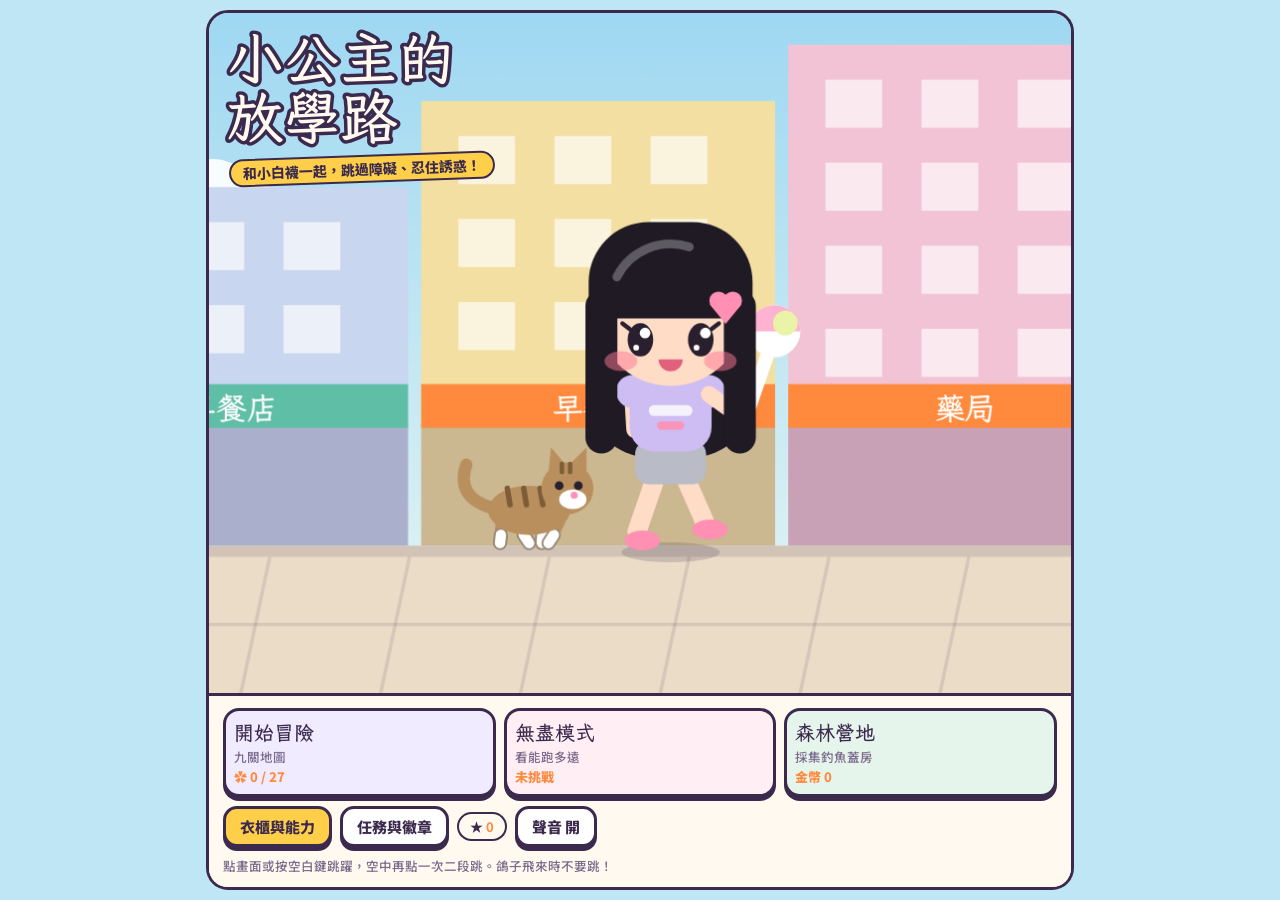
==== commit 44dd8b56: "Camp: three areas with crit timing, hunting, ice fishing, buildings, cooking and yeti raids Co-Autho" ====
--- a/princess/index.html
+++ b/princess/index.html
@@ -48,6 +48,10 @@
 .ctop{display:flex;flex-wrap:wrap;gap:6px;padding:10px}
 .csheet{max-height:47%;border-top:3px solid var(--line);display:flex;flex-direction:column}
 .csheet .row .btn{padding:6px 12px;font-size:14px}
+.ctop .chip{font-size:12.5px;padding:2px 9px}
+.seg{display:grid;grid-template-columns:repeat(3,1fr);gap:6px}
+.seg button{background:#fff;border:3px solid var(--line);border-radius:12px;padding:6px 4px;font-weight:800;font-size:14px}
+.seg button.on{background:var(--lav);box-shadow:inset 0 3px 0 rgba(59,42,77,.18)}
 .row{display:flex;gap:8px;flex-wrap:wrap;align-items:center}
 .btn{background:var(--sun);border:3px solid var(--line);border-radius:14px;padding:7px 14px;font-weight:800;box-shadow:0 4px 0 var(--line);position:relative}
 .btn:active{transform:translateY(3px);box-shadow:0 1px 0 var(--line)}
@@ -153,7 +157,7 @@
         <div class="two">
           <button class="mcard a" id="tomap"><strong>開始冒險</strong><span>九關地圖</span><em id="hflow"></em></button>
           <button class="mcard b" id="toend"><strong>無盡模式</strong><span>看能跑多遠</span><em id="hend"></em></button>
-          <button class="mcard c" id="tocamp"><strong>森林營地</strong><span>砍樹切肉賣錢</span><em id="hcamp"></em></button>
+          <button class="mcard c" id="tocamp"><strong>森林營地</strong><span>採集釣魚蓋房</span><em id="hcamp"></em></button>
         </div>
         <div class="row">
           <button class="btn" id="toshop">衣櫃與能力</button>
@@ -221,13 +225,14 @@
 
     <div class="layer" id="camp" hidden>
       <div class="ctop">
-        <span class="chip">🪵 <b id="cwood">0</b></span><span class="chip">🍖 <b id="cmeat">0</b></span>
+        <span class="chip">🪵 <b id="cwood">0</b></span><span class="chip">🍖 <b id="cmeat">0</b></span><span class="chip">🐟 <b id="cfish">0</b></span><span class="chip">🍲 <b id="cdish">0</b></span>
         <span class="chip" id="cbagc">背包 <b id="cbag">0</b></span><span class="chip" id="cstac">體力 <b id="csta">0</b></span>
         <span class="chip hi">金幣 <b id="ccoin">0</b></span>
       </div>
       <div class="csheet panel">
-        <div class="row"><button class="btn" id="csell">全部賣掉</button><button class="btn alt" id="ceat">烤肉吃</button><button class="btn alt" data-home>回首頁</button></div>
-        <span class="hint" id="cmsg">點樹砍木頭、點肉攤切肉。賣掉換金幣，交訂單換星星。</span>
+        <div class="seg"><button id="ar-forest">森林</button><button id="ar-lake">冰湖</button><button id="ar-base">營地</button></div>
+        <div class="row"><button class="btn" id="csell">全部賣掉</button><button class="btn alt" id="ceat">吃東西</button><button class="btn alt" data-home>回首頁</button></div>
+        <span class="hint" id="cmsg"></span>
         <h3>訂單</h3><div class="list" id="corders"></div>
         <h3>裝備</h3><div class="list" id="cequip"></div>
       </div>
@@ -354,12 +359,12 @@
 
 /* ---------- save ---------- */
 let S={stars:0,owned:{},fit:{hair:'none',face:'none',neck:'none',back:'none',top:'lav',bottom:'shorts',hand:'candy',pet:'none'},best:{},sound:true,
-  camp:{wood:0,meat:0,coin:0,sta:40,staT:0,seen:0,done:0,tw:0,orders:[],eq:{axe:0,knife:0,bag:0,fire:0,cat:0}},
+  camp:{wood:0,meat:0,fish:0,dish:0,coin:0,sta:40,staT:0,seen:0,done:0,tw:0,fuelT:0,lumT:0,trapT:0,orders:[],b:{kitchen:0,lumber:0,trap:0},eq:{axe:0,knife:0,rod:0,bag:0,fire:0,cat:0}},
   up:{jump:0,will:0,guard:0,magnet:0},badges:{},stats:{clears:0,resist:0,helped:0,clean:0,starsTotal:0},endless:0,daily:null};
 try{const r=JSON.parse(localStorage.getItem('princess-walk')||'null');
   if(r&&r.fit){['stars','owned','sound','endless','daily','badges'].forEach(function(k){if(r[k]!==undefined)S[k]=r[k];});
     Object.assign(S.fit,r.fit);Object.assign(S.up,r.up||{});Object.assign(S.stats,r.stats||{});
-    if(r.camp){const eq=Object.assign(S.camp.eq,r.camp.eq||{});Object.assign(S.camp,r.camp);S.camp.eq=eq;}
+    if(r.camp){const eq=Object.assign(S.camp.eq,r.camp.eq||{}),bb=Object.assign(S.camp.b,r.camp.b||{});Object.assign(S.camp,r.camp);S.camp.eq=eq;S.camp.b=bb;}
     LEVELS.forEach(function(l){if(r.best&&r.best[l.id])S.best[l.id]=r.best[l.id];});}
 }catch(e){}
 function save(){try{localStorage.setItem('princess-walk',JSON.stringify(S));}catch(e){}}
@@ -1138,56 +1143,74 @@
   requestAnimationFrame(frame);
 }
 
-/* ---------- forest camp: gather, sell, upgrade ---------- */
+/* ---------- forest camp: three areas — forest (chop, hunt), frozen lake (fish), base (build, cook) ---------- */
 const EQ=[
   {id:'axe',name:'斧頭',d:'每砍一下多 1 個木頭',cost:[15,40,90,180]},
   {id:'knife',name:'菜刀',d:'每切一下多 1 塊肉',cost:[15,40,90,180]},
+  {id:'rod',name:'釣竿',d:'咬鉤的時間變長，魚也釣得更多',cost:[20,50,110]},
   {id:'bag',name:'背包',d:'多裝 10 個東西',cost:[20,50,100,180,300]},
-  {id:'fire',name:'營火',d:'體力上限 +10、恢復更快，還會多一棵樹或一個肉攤',cost:[60,150,300]},
+  {id:'fire',name:'營地等級',d:'體力上限 +10、恢復更快，森林多一棵樹或一個肉攤',cost:[60,150,300]},
   {id:'cat',name:'小白襪幫手',d:'小白襪自己幫忙撿，不花體力',cost:[50,120,250]}
 ];
+const RES={wood:{ic:'🪵',n:'木頭',p:1},meat:{ic:'🍖',n:'肉',p:2},fish:{ic:'🐟',n:'魚',p:3},dish:{ic:'🍲',n:'料理',p:9}};
+const RK=['wood','meat','fish','dish'];
+const BUILD={
+  kitchen:{name:'廚房',fx:0.14,cost:{wood:15,coin:10}},
+  fire:{name:'營火',fx:0.38},
+  lumber:{name:'伐木小屋',fx:0.64,cost:{wood:30,coin:25},res:'wood',rate:8,cap:15,T:'lumT'},
+  trap:{name:'燻肉架',fx:0.88,cost:{wood:25,meat:10,coin:25},res:'meat',rate:12,cap:10,T:'trapT'}
+};
+const AREAHINT={forest:'點樹和肉攤採集，圈圈變金色時點下去是暴擊。動物跑過去也可以點！',lake:'點冰洞甩竿，看到「!」馬上再點一下，越快釣越多。',base:'點建築：廚房做料理、小屋會自己生產、營火添柴讓體力恢復加倍。'};
 const CATRATE=[0,6,4,2.5];
-const camp={nodes:[],gx:180,tx:180,fx:[],catT:0,saveT:0,chop:0};
+const camp={area:'forest',nodes:[],gx:180,tx:180,fx:[],catT:0,saveT:0,chop:0,ani:[],aniT:4,yeti:null,yT:30,fish:{st:'idle',t:0,el:0}};
+function CG(){return Hl*0.38;}
 function staMax(){return 40+10*S.camp.eq.fire;}
 function bagCap(){return 20+10*S.camp.eq.bag;}
-function held(){return S.camp.wood+S.camp.meat;}
+function held(){const c=S.camp;return c.wood+c.meat+c.fish+c.dish;}
+function burning(){return Date.now()<S.camp.fuelT;}
+function gain(k,n){const c=S.camp;n=Math.min(n,bagCap()-held());if(n<=0)return 0;c[k]+=n;if(k==='wood')c.tw+=n;return n;}
 function staTick(){
-  const c=S.camp,max=staMax(),per=[5,4,3,2.5][c.eq.fire]*1000,now=Date.now();
+  const c=S.camp,max=staMax(),per=[5,4,3,2.5][c.eq.fire]*1000*(burning()?0.5:1),now=Date.now();
   if(c.sta>=max||!c.staT){c.staT=now;return;}
   const n=Math.floor((now-c.staT)/per);if(n>0){c.sta=Math.min(max,c.sta+n);c.staT+=n*per;}
 }
 function newOrder(){
-  const c=S.camp,k=1+0.3*(c.eq.axe+c.eq.knife)+Math.min(1,c.done*0.05),r=rnd();
-  let w=r<0.2?0:Math.round(ri(6,14)*k),m=r>0.8?0:Math.round(ri(3,8)*k);
-  const cap=bagCap();if(w+m>cap){const f=cap/(w+m);w=Math.floor(w*f);m=Math.floor(m*f);}
-  if(w+m<=0)w=5;
-  const v=w+2*m;
-  return {who:['王奶奶','陳伯伯','林阿姨','雜貨店老闆娘','李叔叔','警衛叔叔'][ri(0,5)],w:w,m:m,star:Math.round(v/2.5)+4,coin:Math.round(v*0.3)+2};
+  const c=S.camp,k=1+0.3*(c.eq.axe+c.eq.knife)+Math.min(1,c.done*0.05);
+  const pool=['wood','meat'];if(c.done>=1)pool.push('fish');if(c.b.kitchen)pool.push('dish');
+  const kinds=shuffle(pool).slice(0,rnd()<0.35?1:2),need={};
+  kinds.forEach(function(r){need[r]=r==='wood'?Math.round(ri(6,14)*k):r==='meat'?Math.round(ri(3,8)*k):r==='fish'?Math.round(ri(2,5)*(1+0.3*c.eq.rod)):ri(1,3);});
+  let tot=0;kinds.forEach(function(r){tot+=need[r];});
+  const cap=bagCap();if(tot>cap)kinds.forEach(function(r){need[r]=Math.max(1,Math.floor(need[r]*cap/tot));});
+  let v=0;kinds.forEach(function(r){v+=need[r]*RES[r].p;});
+  return {who:['王奶奶','陳伯伯','林阿姨','雜貨店老闆娘','李叔叔','警衛叔叔'][ri(0,5)],need:need,star:Math.round(v/2.5)+4,coin:Math.round(v*0.3)+2};
 }
 function campNodes(){
   const f=S.camp.eq.fire,n=[{t:'tree',fx:0.1},{t:'tree',fx:0.3},{t:'meat',fx:0.72}];
   if(f>=1)n.push({t:'tree',fx:0.92});
   if(f>=2)n.push({t:'meat',fx:0.52});
-  n.forEach(function(o){o.max=o.t==='tree'?5:4;o.hp=o.max;o.down=0;o.shake=0;});
+  n.forEach(function(o,i){o.max=o.t==='tree'?5:4;o.hp=o.max;o.down=0;o.shake=0;o.ph=i*0.23;});
   camp.nodes=n;
 }
 function cmsg(t){$('cmsg').textContent=t;}
-function cpop(x,y,txt,col){camp.fx.push({x:x,y:y,txt:txt,col:col||'#3b2a4d',life:0.9});}
+function cpop(x,y,txt,col){camp.fx.push({x:x,y:y,txt:txt,col:col||'#3b2a4d',life:1});}
+function bad(x,y,txt,msg){cpop(x,y,txt,'#c2506a');cmsg(msg);beep(180,0.12,'sawtooth');}
+function stored(k){const b=BUILD[k],c=S.camp;return c.b[k]?Math.min(b.cap,Math.floor((Date.now()-c[b.T])/1000/b.rate)):0;}
 function campUI(){
   const c=S.camp;
-  $('cwood').textContent=c.wood;$('cmeat').textContent=c.meat;$('ccoin').textContent=c.coin;
+  RK.forEach(function(r){$('c'+r).textContent=c[r];});$('ccoin').textContent=c.coin;
   $('cbag').textContent=held()+' / '+bagCap();$('cbagc').classList.toggle('warn',held()>=bagCap());
   $('csta').textContent=c.sta+' / '+staMax();$('cstac').classList.toggle('warn',c.sta<=0);
+  ['forest','lake','base'].forEach(function(a){$('ar-'+a).classList.toggle('on',camp.area===a);});
   const ro=$('corders');ro.innerHTML='';
   c.orders.forEach(function(o,i){
-    const row=document.createElement('div');row.className='line';
+    const ks=Object.keys(o.need),row=document.createElement('div');row.className='line';
     row.innerHTML='<div class="tx"><b></b><span></span></div>';
-    row.querySelector('b').textContent=o.who+'要 '+(o.w?'🪵 '+o.w+' ':'')+(o.m?'🍖 '+o.m:'');
+    row.querySelector('b').textContent=o.who+'要 '+ks.map(function(r){return RES[r].ic+' '+o.need[r];}).join('  ');
     row.querySelector('span').textContent='報酬 ★ '+o.star+'、金幣 '+o.coin;
     const b=document.createElement('button');b.className='btn';b.id='ord-'+i;b.textContent='交貨';
-    b.disabled=c.wood<o.w||c.meat<o.m;
+    b.disabled=ks.some(function(r){return c[r]<o.need[r];});
     b.addEventListener('click',function(){
-      c.wood-=o.w;c.meat-=o.m;S.stars+=o.star;c.coin+=o.coin;c.done++;c.orders[i]=newOrder();
+      ks.forEach(function(r){c[r]-=o.need[r];});S.stars+=o.star;c.coin+=o.coin;c.done++;c.orders[i]=newOrder();
       beep(988,0.12,'triangle');setTimeout(function(){beep(1319,0.2,'triangle');},110);
       cmsg(o.who+'：「謝謝妳！」拿到 ★ '+o.star+'、金幣 '+o.coin+'。');newBadges();save();campUI();
     });
@@ -1210,105 +1233,242 @@
     row.appendChild(b);re.appendChild(row);
   });
 }
+function setArea(a){camp.area=a;camp.ani=[];camp.fish.st='idle';camp.tx=camp.gx=a==='lake'?W*0.34:W*0.5;cmsg(AREAHINT[a]);campUI();}
+['forest','lake','base'].forEach(function(a){$('ar-'+a).addEventListener('click',function(){beep(600,0.05);setArea(a);});});
 function openCamp(){
   idle('camp','camp');
   const c=S.camp,now=Date.now();
   if(!c.staT){c.staT=now;c.sta=staMax();}
   staTick();
+  c.orders=c.orders.filter(function(o){return o.need;});
   while(c.orders.length<3)c.orders.push(newOrder());
-  campNodes();camp.gx=camp.tx=W*0.5;camp.fx=[];
-  cmsg('點樹砍木頭、點肉攤切肉。賣掉換金幣，交訂單換星星。');
+  campNodes();camp.fx=[];camp.yeti=null;camp.yT=30;setArea(camp.area);
   if(c.eq.cat&&c.seen){
-    let n=Math.floor(Math.min(1200,(now-c.seen)/1000)/CATRATE[c.eq.cat]);n=Math.max(0,Math.min(n,bagCap()-held()));
-    if(n>0){const w=Math.round(n*0.6);c.wood+=w;c.meat+=n-w;c.tw+=w;cmsg('小白襪趁妳不在，幫忙撿了 '+n+' 個東西。');}
+    const n=Math.floor(Math.min(1200,(now-c.seen)/1000)/CATRATE[c.eq.cat]),w=gain('wood',Math.round(n*0.6)),m=gain('meat',n-Math.round(n*0.6));
+    if(w+m>0)cmsg('小白襪趁妳不在，幫忙撿了 '+(w+m)+' 個東西。');
   }
   c.seen=now;save();campUI();
 }
 function campTap(e){
-  const r=stage.getBoundingClientRect(),lx=(e.clientX-r.left)/scale,ly=(e.clientY-r.top)/scale,cg=Hl*0.38;
-  if(ly<cg-140||ly>cg+28)return;
-  let best=null,bd=36;
-  camp.nodes.forEach(function(n){const d=Math.abs(lx-n.fx*W);if(d<bd){bd=d;best=n;}});
-  if(best){e.preventDefault();chop(best);}
-}
+  const r=stage.getBoundingClientRect(),lx=(e.clientX-r.left)/scale,ly=(e.clientY-r.top)/scale,cg=CG(),c=S.camp,y=camp.yeti;
+  if(ly<cg-150||ly>cg+86)return;
+  e.preventDefault();
+  if(y&&Math.abs(lx-y.x)<36&&ly>cg-6){
+    y.hp--;y.x+=16;y.hit=0.15;beep(300,0.06);
+    if(y.hp<=0){camp.yeti=null;camp.yT=50+rnd()*40;c.coin+=5;cpop(y.x,cg,'嚇跑了！金幣 +5','#3f9f86');cmsg('小雪怪被嚇跑了，還掉了 5 個金幣。');beep(988,0.15,'triangle');campUI();}
+    return;
+  }
+  if(camp.area==='forest'){
+    for(let i=0;i<camp.ani.length;i++){const a=camp.ani[i];
+      if(Math.abs(lx-a.x)<32&&ly>cg-4&&ly<cg+62){
+        if(a.k==='deer'){c.coin+=10;cpop(a.x,cg,'金鹿！金幣 +10','#e0a21a');cmsg('摸到傳說中的金鹿，拿到 10 個金幣！');beep(1319,0.2,'triangle');}
+        else{if(c.sta<=0){bad(a.x,cg,'沒體力','沒體力了。吃點東西，或去跑一關補滿。');return;}
+          const got=gain('meat',a.k==='boar'?8:3);if(!got){bad(a.x,cg,'背包滿了','背包滿了！先賣掉或交訂單。');return;}
+          c.sta--;cpop(a.x,cg,'🍖 +'+got);beep(400,0.08);}
+        camp.ani.splice(i,1);campUI();return;}}
+    if(ly>cg+28)return;
+    let best=null,bd=36;
+    camp.nodes.forEach(function(n){const d=Math.abs(lx-n.fx*W);if(d<bd){bd=d;best=n;}});
+    if(best)chop(best);
+  }else if(camp.area==='lake')fishTap();
+  else{
+    let best=null,bd=42;
+    Object.keys(BUILD).forEach(function(k){const d=Math.abs(lx-BUILD[k].fx*W);if(d<bd){bd=d;best=k;}});
+    if(best)baseTap(best);
+  }
+}
+function ring(n){return (g.t*0.9+n.ph)%1;}
 function chop(n){
-  const c=S.camp,x=n.fx*W,cg=Hl*0.38;
+  const c=S.camp,x=n.fx*W,cg=CG();
   camp.tx=Math.max(26,x-44);
   if(n.down>0){cmsg(n.t==='tree'?'這棵樹還在長，等一下。':'肉攤補貨中，等一下。');return;}
-  if(c.sta<=0){cmsg('沒體力了。烤肉吃可以補體力，去跑一關也會補滿。');cpop(x,cg-120,'沒體力','#c2506a');beep(180,0.12,'sawtooth');return;}
-  if(held()>=bagCap()){cmsg('背包滿了！先賣掉或交訂單。');cpop(x,cg-120,'背包滿了','#c2506a');beep(180,0.12,'sawtooth');return;}
-  const tree=n.t==='tree',amt=Math.min(1+(tree?c.eq.axe:c.eq.knife),bagCap()-held());
-  c.sta--;if(tree){c.wood+=amt;c.tw+=amt;}else c.meat+=amt;
+  const crit=ring(n)>0.8;
+  if(c.sta<=0&&!crit){bad(x,cg-120,'沒體力','沒體力了。吃點東西，或去跑一關補滿。');return;}
+  const tree=n.t==='tree',amt=gain(tree?'wood':'meat',(1+(tree?c.eq.axe:c.eq.knife))*(crit?3:1));
+  if(!amt){bad(x,cg-120,'背包滿了','背包滿了！先賣掉或交訂單。');return;}
+  if(!crit)c.sta--;
   n.hp--;n.shake=0.18;camp.chop=0.18;
-  cpop(x,cg-120,(tree?'🪵 +':'🍖 +')+amt);beep(tree?240:330,0.06);
+  cpop(x,cg-120,(crit?'暴擊！':'')+(tree?'🪵 +':'🍖 +')+amt,crit?'#e0a21a':null);beep(crit?880:tree?240:330,crit?0.12:0.06,crit?'triangle':null);
   if(n.hp<=0){n.down=tree?5:4;beep(140,0.18,'sawtooth');}
   campUI();
 }
+function fishTap(){
+  const c=S.camp,f=camp.fish,hx=W*0.62,cg=CG();
+  if(f.st==='idle'){
+    if(c.sta<2){bad(hx,cg-40,'沒體力','甩竿要 2 點體力。吃點東西，或去跑一關補滿。');return;}
+    if(held()>=bagCap()){bad(hx,cg-40,'背包滿了','背包滿了！先賣掉或交訂單。');return;}
+    c.sta-=2;f.st='wait';f.t=1.4+rnd()*3.2;cmsg('等魚上鉤……看到「!」再點！');beep(500,0.06);campUI();
+  }else if(f.st==='wait'){f.st='idle';bad(hx,cg-40,'太早了','太早拉竿，魚被嚇跑了。');}
+  else if(f.st==='bite'){
+    const n=gain('fish',(f.el<0.3?3:f.el<0.55?2:1)+(c.eq.rod>=2?1:0));
+    f.st='idle';cpop(hx,cg-40,(f.el<0.3?'神速！':'')+'🐟 +'+n,f.el<0.3?'#e0a21a':null);cmsg(f.el<0.3?'反應超快，釣到大魚群！':'釣到了！');
+    beep(988,0.1,'triangle');setTimeout(function(){beep(1319,0.15,'triangle');},90);campUI();
+  }
+}
+function baseTap(k){
+  const c=S.camp,b=BUILD[k],x=b.fx*W,cg=CG();
+  camp.tx=k==='kitchen'?x+46:Math.max(26,x-46);
+  if(k==='fire'){
+    if(c.wood<5){bad(x,cg-70,'木頭不夠','添柴要 5 個木頭。');return;}
+    if(c.fuelT-Date.now()>480000){cmsg('火已經很旺了，晚點再添。');return;}
+    c.wood-=5;c.fuelT=Math.max(Date.now(),c.fuelT)+120000;cpop(x,cg-70,'火變旺了！','#e0a21a');cmsg('添了柴，接下來 2 分鐘體力恢復加倍。');beep(520,0.12,'triangle');save();campUI();return;
+  }
+  if(!c.b[k]){
+    const lack=Object.keys(b.cost).filter(function(r){return c[r]<b.cost[r];});
+    if(lack.length){bad(x,cg-70,'材料不夠','蓋'+b.name+'還缺：'+lack.map(function(r){return (RES[r]?RES[r].n:'金幣')+' '+(b.cost[r]-c[r]);}).join('、'));return;}
+    Object.keys(b.cost).forEach(function(r){c[r]-=b.cost[r];});c.b[k]=1;if(b.T)c[b.T]=Date.now();
+    cpop(x,cg-80,b.name+'蓋好了！','#3f9f86');cmsg(b.name+'蓋好了！'+(k==='kitchen'?'點它可以做料理，訂單也會開始要料理。':'它會自己慢慢生產，記得回來收。'));
+    beep(784,0.12,'triangle');setTimeout(function(){beep(1175,0.2,'triangle');},120);save();campUI();return;
+  }
+  if(k==='kitchen'){
+    const src=c.fish>=2?'fish':c.meat>=2?'meat':null;
+    if(!src||c.wood<1){bad(x,cg-70,'材料不夠','做料理要 2 條魚（或 2 塊肉）加 1 個木頭。');return;}
+    c[src]-=2;c.wood--;c.dish++;cpop(x,cg-70,'🍲 +1');cmsg('煮好一份'+(src==='fish'?'鮮魚湯':'燉肉')+'！料理可以賣 9 金幣，吃了補 25 體力。');beep(700,0.1,'triangle');campUI();return;
+  }
+  const n=stored(k);
+  if(!n){cmsg(b.name+'還在生產，等一下再來收。');return;}
+  const got=gain(b.res,n);if(!got){bad(x,cg-70,'背包滿了','背包滿了！先賣掉或交訂單。');return;}
+  c[b.T]=Date.now()-(n-got)*b.rate*1000;cpop(x,cg-70,RES[b.res].ic+' +'+got);beep(880,0.1,'triangle');campUI();
+}
 $('csell').addEventListener('click',function(){
-  const c=S.camp,gain=c.wood+c.meat*2;
-  if(!gain){cmsg('背包是空的，先去砍樹切肉。');return;}
-  c.coin+=gain;cmsg('賣掉 🪵 '+c.wood+'、🍖 '+c.meat+'，賺到金幣 '+gain+'。');c.wood=0;c.meat=0;
+  const c=S.camp;let gainC=0;const parts=[];
+  RK.forEach(function(r){if(c[r]){gainC+=c[r]*RES[r].p;parts.push(RES[r].ic+' '+c[r]);c[r]=0;}});
+  if(!gainC){cmsg('背包是空的，先去採集。');return;}
+  c.coin+=gainC;cmsg('賣掉 '+parts.join('、')+'，賺到金幣 '+gainC+'。');
   beep(880,0.1,'triangle');setTimeout(function(){beep(1175,0.15,'triangle');},90);save();campUI();
 });
 $('ceat').addEventListener('click',function(){
   const c=S.camp;
-  if(c.meat<3){cmsg('烤肉要 3 塊肉，可以補 12 點體力。');return;}
   if(c.sta>=staMax()){cmsg('體力是滿的，先不用吃。');return;}
-  c.meat-=3;c.sta=Math.min(staMax(),c.sta+12);cmsg('在營火上烤肉吃，體力 +12！');beep(660,0.12,'triangle');save();campUI();
+  if(c.dish>0){c.dish--;c.sta=Math.min(staMax(),c.sta+25);cmsg('吃了一份料理，體力 +25！');}
+  else if(c.meat>=3){c.meat-=3;c.sta=Math.min(staMax(),c.sta+12);cmsg('烤了 3 塊肉吃，體力 +12！');}
+  else{cmsg('要 1 份料理（+25 體力）或 3 塊肉（+12 體力）才能吃。');return;}
+  beep(660,0.12,'triangle');save();campUI();
 });
 function campTick(dt){
-  const c=S.camp,before=c.sta;
+  const c=S.camp,before=c.sta,cg=CG();
   staTick();if(c.sta!==before)campUI();
   camp.chop=Math.max(0,camp.chop-dt);
   camp.nodes.forEach(function(n){n.shake=Math.max(0,n.shake-dt);if(n.down>0){n.down-=dt;if(n.down<=0){n.down=0;n.hp=n.max;}}});
   camp.gx+=(camp.tx-camp.gx)*Math.min(1,dt*9);
-  if(c.eq.cat){camp.catT+=dt;if(camp.catT>=CATRATE[c.eq.cat]){camp.catT=0;
-    if(held()<bagCap()){const tree=rnd()<0.6;if(tree){c.wood++;c.tw++;}else c.meat++;cpop(W*0.5-44,Hl*0.38+8,tree?'喵 🪵 +1':'喵 🍖 +1','#8a6a48');campUI();}}}
+  if(c.eq.cat){camp.catT+=dt;if(camp.catT>=CATRATE[c.eq.cat]){camp.catT=0;const tree=rnd()<0.6;if(gain(tree?'wood':'meat',1)){cpop(W*0.5-44,cg+20,tree?'喵 🪵 +1':'喵 🍖 +1','#8a6a48');campUI();}}}
+  if(camp.area==='forest'){
+    camp.aniT-=dt;
+    if(camp.aniT<=0){camp.aniT=5+rnd()*5;const r=rnd(),k=r<0.08?'deer':r<0.32?'boar':'rabbit',dir=rnd()<0.5?1:-1;
+      camp.ani.push({k:k,dir:dir,x:dir>0?-30:W+30,spd:k==='rabbit'?70:k==='boar'?115:150});}
+    camp.ani.forEach(function(a){a.x+=a.dir*a.spd*dt;});
+    camp.ani=camp.ani.filter(function(a){return a.x>-50&&a.x<W+50;});
+  }else if(camp.area==='lake'){
+    const f=camp.fish;
+    if(f.st==='wait'){f.t-=dt;if(f.t<=0){f.st='bite';f.el=0;beep(1200,0.08,'triangle');}}
+    else if(f.st==='bite'){f.el+=dt;if(f.el>0.75+0.25*c.eq.rod){f.st='idle';cmsg('慢了一點，魚跑掉了。');}}
+  }
+  const y=camp.yeti;
+  if(y){y.hit=Math.max(0,(y.hit||0)-dt);y.x-=26*dt;
+    if(y.x<=W*0.5){let n=0;RK.forEach(function(r){const t=Math.floor(c[r]*0.3);c[r]-=t;n+=t;});camp.yeti=null;camp.yT=50+rnd()*40;
+      cpop(W*0.5,cg,'被偷走 '+n+' 個！','#c2506a');cmsg('小雪怪偷走了 '+n+' 個東西就跑了！下次看到要趕快點牠。');beep(160,0.25,'sawtooth');campUI();}}
+  else{camp.yT-=dt;if(camp.yT<=0){if(held()>=5){camp.yeti={x:W+30,hp:5,max:5};cmsg('小雪怪來偷東西了！快連點牠，把牠嚇跑！');beep(220,0.2,'sawtooth');}else camp.yT=15;}}
   for(const p of camp.fx){p.life-=dt;p.y-=34*dt;}
   if(camp.fx.length)camp.fx=camp.fx.filter(function(p){return p.life>0;});
-  camp.saveT+=dt;if(camp.saveT>5){camp.saveT=0;c.seen=Date.now();save();}
+  camp.saveT+=dt;if(camp.saveT>5){camp.saveT=0;c.seen=Date.now();save();if(camp.area==='base')campUI();}
+}
+function hut(c,x,cg,wall,roof){
+  c.fillStyle=wall;rr(c,x-26,cg-40,52,40,4);c.fill();
+  c.fillStyle=roof;c.beginPath();c.moveTo(x-34,cg-38);c.lineTo(x,cg-68);c.lineTo(x+34,cg-38);c.closePath();c.fill();
+  c.fillStyle='#fff';c.beginPath();c.moveTo(x-16,cg-54);c.lineTo(x,cg-68);c.lineTo(x+16,cg-54);c.lineTo(x+8,cg-51);c.lineTo(x,cg-56);c.lineTo(x-8,cg-51);c.closePath();c.fill();
+  c.fillStyle='#7a5a3c';rr(c,x-8,cg-22,16,22,3);c.fill();
+}
+function tag(c,x,y,txt,bg){
+  c.font='800 12px sans-serif';const w=c.measureText(txt).width+14;
+  c.fillStyle=bg||'#ffcf4a';rr(c,x-w/2,y-10,w,20,10);c.fill();c.strokeStyle='#3b2a4d';c.lineWidth=2;c.stroke();
+  c.fillStyle='#3b2a4d';c.fillText(txt,x,y+1);
+}
+function drawFire(c,fx,fy,big){
+  const t=g.t,fh=(big?34:16)+Math.sin(t*11)*3;
+  c.fillStyle='rgba(255,170,60,'+(big?0.22:0.1)+')';c.beginPath();c.arc(fx,fy-12,(big?46:26)+Math.sin(t*7)*3,0,7);c.fill();
+  c.strokeStyle='#7a5a3c';c.lineWidth=6;c.lineCap='round';line(c,fx-16,fy,fx+16,fy-7);line(c,fx-16,fy-7,fx+16,fy);
+  c.fillStyle='#ff8a3d';c.beginPath();c.moveTo(fx-11,fy-6);c.quadraticCurveTo(fx-14,fy-fh*0.6,fx+Math.sin(t*9)*3,fy-fh-6);c.quadraticCurveTo(fx+14,fy-fh*0.6,fx+11,fy-6);c.closePath();c.fill();
+  c.fillStyle='#ffd35c';c.beginPath();c.moveTo(fx-6,fy-6);c.quadraticCurveTo(fx-7,fy-fh*0.4,fx,fy-fh*0.7);c.quadraticCurveTo(fx+7,fy-fh*0.4,fx+6,fy-6);c.closePath();c.fill();
 }
 function drawCamp(){
-  const c=ctx,cg=Hl*0.38,t=g.t;
+  const c=ctx,cg=CG(),t=g.t,a=camp.area,cs=S.camp;
   c.setTransform(dpr*scale,0,0,dpr*scale,0,0);
-  const sk=c.createLinearGradient(0,0,0,cg);sk.addColorStop(0,'#bfe1f4');sk.addColorStop(1,'#f1fafe');
+  const sk=c.createLinearGradient(0,0,0,cg);sk.addColorStop(0,a==='lake'?'#c9dcf4':'#bfe1f4');sk.addColorStop(1,'#f1fafe');
   c.fillStyle=sk;c.fillRect(0,0,W,Hl);
   c.fillStyle='#e3f1f9';c.beginPath();c.ellipse(W*0.25,cg-10,W*0.5,70,0,0,7);c.ellipse(W*0.85,cg-6,W*0.45,54,0,0,7);c.fill();
   for(let i=0;i<9;i++){const x=hash(i+3)*W,h=30+hash(i+20)*26,y=cg-34+hash(i+7)*14;
     c.fillStyle='#8fbfa6';c.beginPath();c.moveTo(x,y-h);c.lineTo(x+h*0.34,y);c.lineTo(x-h*0.34,y);c.closePath();c.fill();}
   c.fillStyle='#f6fbfe';c.fillRect(0,cg-22,W,Hl);
-  c.fillStyle='rgba(120,160,190,.16)';c.beginPath();c.ellipse(W*0.5,cg+52,W*0.34,20,0,0,7);c.fill();
   c.textAlign='center';c.textBaseline='middle';
-  camp.nodes.forEach(function(n){
-    const x=n.fx*W+(n.shake>0?Math.sin(t*70)*3:0);
-    if(n.t==='tree'){
-      if(n.down>0){c.fillStyle='#8a6a48';rr(c,x-9,cg-12,18,12,3);c.fill();c.fillStyle='#c79a62';c.beginPath();c.ellipse(x,cg-12,9,3.5,0,0,7);c.fill();
-        c.fillStyle='#7a6a8c';c.font='800 12px sans-serif';c.fillText(Math.ceil(n.down)+' 秒',x,cg-28);return;}
-      c.fillStyle='#8a6a48';c.fillRect(x-6,cg-30,12,30);
-      [[36,-28,-72],[29,-54,-94],[21,-78,-114]].forEach(function(q){c.fillStyle='#3f9a72';c.beginPath();c.moveTo(x,cg+q[2]);c.lineTo(x+q[0]/2,cg+q[1]);c.lineTo(x-q[0]/2,cg+q[1]);c.closePath();c.fill();
-        c.fillStyle='#fff';c.beginPath();c.moveTo(x,cg+q[2]);c.lineTo(x+q[0]*0.2,cg+q[2]+14);c.lineTo(x,cg+q[2]+10);c.lineTo(x-q[0]*0.2,cg+q[2]+14);c.closePath();c.fill();});
-    }else{
-      c.fillStyle='#8a6a48';c.fillRect(x-24,cg-22,5,22);c.fillRect(x+19,cg-22,5,22);
-      c.fillStyle='#c79a62';rr(c,x-30,cg-30,60,9,3);c.fill();
-      if(n.down>0){c.fillStyle='#7a6a8c';c.font='800 12px sans-serif';c.fillText('補貨 '+Math.ceil(n.down)+' 秒',x,cg-44);return;}
-      c.font=(26+n.hp*3)+'px sans-serif';c.fillStyle='#3b2a4d';c.fillText('🍖',x,cg-50);
-    }
-    c.fillStyle='rgba(59,42,77,.25)';rr(c,x-16,cg-132,32,5,2.5);c.fill();
-    c.fillStyle=n.t==='tree'?'#5fbf8a':'#ff8fb3';rr(c,x-16,cg-132,32*n.hp/n.max,5,2.5);c.fill();
-  });
-  const fx=W*0.5,fy=cg+50,fl=S.camp.eq.fire;
-  c.fillStyle='rgba(255,170,60,.18)';c.beginPath();c.arc(fx,fy-12,34+fl*5+Math.sin(t*7)*3,0,7);c.fill();
-  c.strokeStyle='#7a5a3c';c.lineWidth=6;c.lineCap='round';line(c,fx-16,fy,fx+16,fy-7);line(c,fx-16,fy-7,fx+16,fy);
-  const fh=22+fl*5+Math.sin(t*11)*3;
-  c.fillStyle='#ff8a3d';c.beginPath();c.moveTo(fx-11,fy-6);c.quadraticCurveTo(fx-14,fy-fh*0.6,fx+Math.sin(t*9)*3,fy-fh-6);c.quadraticCurveTo(fx+14,fy-fh*0.6,fx+11,fy-6);c.closePath();c.fill();
-  c.fillStyle='#ffd35c';c.beginPath();c.moveTo(fx-6,fy-6);c.quadraticCurveTo(fx-7,fy-fh*0.4,fx,fy-fh*0.7);c.quadraticCurveTo(fx+7,fy-fh*0.4,fx+6,fy-6);c.closePath();c.fill();
-  drawCat(c,fx-50,fy+6,1,t,false,S.fit.pet);
+  if(a==='forest'){
+    camp.nodes.forEach(function(n){
+      const x=n.fx*W+(n.shake>0?Math.sin(t*70)*3:0);
+      if(n.t==='tree'){
+        if(n.down>0){c.fillStyle='#8a6a48';rr(c,x-9,cg-12,18,12,3);c.fill();c.fillStyle='#c79a62';c.beginPath();c.ellipse(x,cg-12,9,3.5,0,0,7);c.fill();
+          c.fillStyle='#7a6a8c';c.font='800 12px sans-serif';c.fillText(Math.ceil(n.down)+' 秒',x,cg-28);return;}
+        c.fillStyle='#8a6a48';c.fillRect(x-6,cg-30,12,30);
+        [[36,-28,-72],[29,-54,-94],[21,-78,-114]].forEach(function(q){c.fillStyle='#3f9a72';c.beginPath();c.moveTo(x,cg+q[2]);c.lineTo(x+q[0]/2,cg+q[1]);c.lineTo(x-q[0]/2,cg+q[1]);c.closePath();c.fill();
+          c.fillStyle='#fff';c.beginPath();c.moveTo(x,cg+q[2]);c.lineTo(x+q[0]*0.2,cg+q[2]+14);c.lineTo(x,cg+q[2]+10);c.lineTo(x-q[0]*0.2,cg+q[2]+14);c.closePath();c.fill();});
+      }else{
+        c.fillStyle='#8a6a48';c.fillRect(x-24,cg-22,5,22);c.fillRect(x+19,cg-22,5,22);
+        c.fillStyle='#c79a62';rr(c,x-30,cg-30,60,9,3);c.fill();
+        if(n.down>0){c.fillStyle='#7a6a8c';c.font='800 12px sans-serif';c.fillText('補貨 '+Math.ceil(n.down)+' 秒',x,cg-44);return;}
+        c.font=(26+n.hp*3)+'px sans-serif';c.fillStyle='#3b2a4d';c.fillText('🍖',x,cg-50);
+      }
+      const p=ring(n),hot=p>0.8;
+      c.strokeStyle=hot?'#ffb400':'rgba(59,42,77,.28)';c.lineWidth=hot?4:2;c.beginPath();c.arc(x,cg-58,36-27*p,0,7);c.stroke();
+      c.fillStyle='rgba(59,42,77,.25)';rr(c,x-16,cg-132,32,5,2.5);c.fill();
+      c.fillStyle=n.t==='tree'?'#5fbf8a':'#ff8fb3';rr(c,x-16,cg-132,32*n.hp/n.max,5,2.5);c.fill();
+    });
+    camp.ani.forEach(function(q){const hop=Math.abs(Math.sin(t*(q.k==='rabbit'?9:13)))*(q.k==='rabbit'?12:5);
+      c.save();c.translate(q.x,cg+34-hop);if(q.dir>0)c.scale(-1,1);c.font='28px sans-serif';c.fillStyle='#3b2a4d';c.fillText(q.k==='rabbit'?'🐇':q.k==='boar'?'🐗':'🦌',0,0);c.restore();
+      if(q.k==='deer'){c.fillStyle='#ffcf4a';starPath(c,q.x,cg+6-hop,6,t*3);c.fill();}});
+    drawCat(c,W*0.5-10,cg+70,1,t,false,S.fit.pet);
+  }else if(a==='lake'){
+    c.fillStyle='#cfe6f7';c.beginPath();c.ellipse(W*0.6,cg+34,W*0.46,40,0,0,7);c.fill();
+    c.strokeStyle='rgba(255,255,255,.9)';c.lineWidth=2;line(c,W*0.36,cg+22,W*0.5,cg+30);line(c,W*0.74,cg+44,W*0.88,cg+38);
+    const hx=W*0.62,hy=cg+36,f=camp.fish;
+    c.fillStyle='#4f86b8';c.beginPath();c.ellipse(hx,hy,24,10,0,0,7);c.fill();
+    c.fillStyle='rgba(255,255,255,.5)';c.beginPath();c.ellipse(hx-6,hy-2,8,2.5,0,0,7);c.fill();
+    if(f.st!=='idle'){const by=hy-3+(f.st==='bite'?Math.sin(t*40)*4:Math.sin(t*3)*1.5);
+      c.strokeStyle='#7a6a8c';c.lineWidth=1.3;c.beginPath();c.moveTo(camp.gx+26,cg-40);c.quadraticCurveTo((camp.gx+hx)/2+10,cg-60,hx,by);c.stroke();
+      c.fillStyle='#ff5a5a';c.beginPath();c.arc(hx,by,4.5,0,7);c.fill();c.fillStyle='#fff';c.beginPath();c.arc(hx,by-2,2.5,Math.PI,0);c.fill();
+      if(f.st==='bite'){c.fillStyle='#ff5a5a';c.beginPath();c.arc(hx,hy-44,17,0,7);c.fill();c.fillStyle='#fff';c.font='800 24px sans-serif';c.fillText('!',hx,hy-43);}}
+    else tag(c,hx,hy-34,'點這裡甩竿');
+    drawCat(c,W*0.16,cg+52,1,t,false,S.fit.pet);
+  }else{
+    Object.keys(BUILD).forEach(function(k){
+      const b=BUILD[k],x=b.fx*W;
+      if(k==='fire'){drawFire(c,x,cg+4,burning());
+        if(burning()){const s=Math.ceil((cs.fuelT-Date.now())/1000);tag(c,x,cg-66,'體力加倍 '+Math.floor(s/60)+':'+String(s%60).padStart(2,'0'));}
+        else tag(c,x,cg-52,'添柴 🪵5','#fff');return;}
+      if(!cs.b[k]){
+        c.fillStyle='#8a6a48';c.fillRect(x-3,cg-40,6,40);c.fillStyle='#e8cfa3';rr(c,x-30,cg-62,60,26,5);c.fill();c.strokeStyle='#8a6a48';c.lineWidth=2;c.stroke();
+        c.fillStyle='#3b2a4d';c.font='800 12px sans-serif';c.fillText('蓋'+b.name,x,cg-49);
+        c.font='800 10.5px sans-serif';c.fillStyle='#7a6a8c';c.fillText(Object.keys(b.cost).map(function(r){return (RES[r]?RES[r].ic:'金幣')+b.cost[r];}).join(' '),x,cg-76);return;}
+      if(k==='kitchen'){hut(c,x,cg,'#f3d9b0','#d9486a');c.font='18px sans-serif';c.fillText('🍲',x+17,cg-12);
+        c.fillStyle='rgba(180,190,200,.6)';for(let i=0;i<3;i++){const q=(t*0.5+i/3)%1;c.beginPath();c.arc(x+16+Math.sin(q*6)*3,cg-70-q*26,4+q*4,0,7);c.fill();}}
+      else if(k==='lumber'){hut(c,x,cg,'#c79a62','#7a5a3c');c.font='16px sans-serif';c.fillText('🪵',x+20,cg-8);c.fillText('🪵',x-20,cg-8);}
+      else{c.fillStyle='#8a6a48';c.fillRect(x-24,cg-56,5,56);c.fillRect(x+19,cg-56,5,56);rr(c,x-28,cg-60,56,6,3);c.fill();c.font='17px sans-serif';[-14,0,14].forEach(function(o){c.fillText('🍖',x+o,cg-42);});}
+      if(b.res){const n=stored(k);if(n)tag(c,x,cg-84,RES[b.res].ic+' '+n+(n>=b.cap?' 滿了':''));}
+    });
+    drawCat(c,W*0.38-52,cg+30,1,t,false,S.fit.pet);
+  }
+  const y=camp.yeti;
+  if(y){const yy=cg+52+Math.abs(Math.sin(t*8))*-4,sx=y.x+(y.hit>0?Math.sin(t*80)*3:0);
+    c.fillStyle='rgba(59,42,77,.14)';c.beginPath();c.ellipse(sx,cg+56,20,5,0,0,7);c.fill();
+    c.fillStyle='#fff';c.strokeStyle='#b9cfe0';c.lineWidth=2;c.beginPath();c.ellipse(sx,yy-18,20,22,0,0,7);c.fill();c.stroke();
+    c.beginPath();c.arc(sx-18,yy-16,6,0,7);c.arc(sx+18,yy-16,6,0,7);c.fill();
+    c.fillStyle='#3b2a4d';c.beginPath();c.arc(sx-7,yy-24,2.4,0,7);c.arc(sx+5,yy-24,2.4,0,7);c.fill();
+    c.strokeStyle='#3b2a4d';c.lineWidth=1.8;c.beginPath();c.arc(sx-1,yy-16,4,0.1*Math.PI,0.9*Math.PI);c.stroke();
+    c.fillStyle='#7fb8e0';rr(c,sx-14,yy-9,28,6,3);c.fill();
+    c.fillStyle='rgba(59,42,77,.25)';rr(c,sx-16,yy-50,32,5,2.5);c.fill();c.fillStyle='#ff8fb3';rr(c,sx-16,yy-50,32*y.hp/y.max,5,2.5);c.fill();}
   const moving=Math.abs(camp.tx-camp.gx)>3;
   c.fillStyle='rgba(59,42,77,.14)';c.beginPath();c.ellipse(camp.gx,cg+9,16,4,0,0,7);c.fill();
   c.save();if(camp.chop>0){c.translate(camp.gx,cg+6);c.rotate(0.12);c.translate(-camp.gx,-cg-6);}
   drawGirl(c,camp.gx,cg+6,0.78,S.fit,t,{run:moving,air:false,face:'happy'});c.restore();
   c.fillStyle='rgba(255,255,255,.9)';
-  for(let i=0;i<22;i++){const x=(hash(i+60)*W+Math.sin(t+i)*10)%W,y=(hash(i+90)*Hl+t*(18+hash(i)*22))%(cg+60);c.beginPath();c.arc(x,y,1.6,0,7);c.fill();}
+  for(let i=0;i<22;i++){const x=(hash(i+60)*W+Math.sin(t+i)*10)%W,yy=(hash(i+90)*Hl+t*(18+hash(i)*22))%(cg+80);c.beginPath();c.arc(x,yy,1.6,0,7);c.fill();}
   for(const p of camp.fx){c.globalAlpha=Math.max(0,Math.min(1,p.life*2));c.fillStyle=p.col;c.font='800 15px sans-serif';c.fillText(p.txt,p.x,p.y);c.globalAlpha=1;}
 }
 
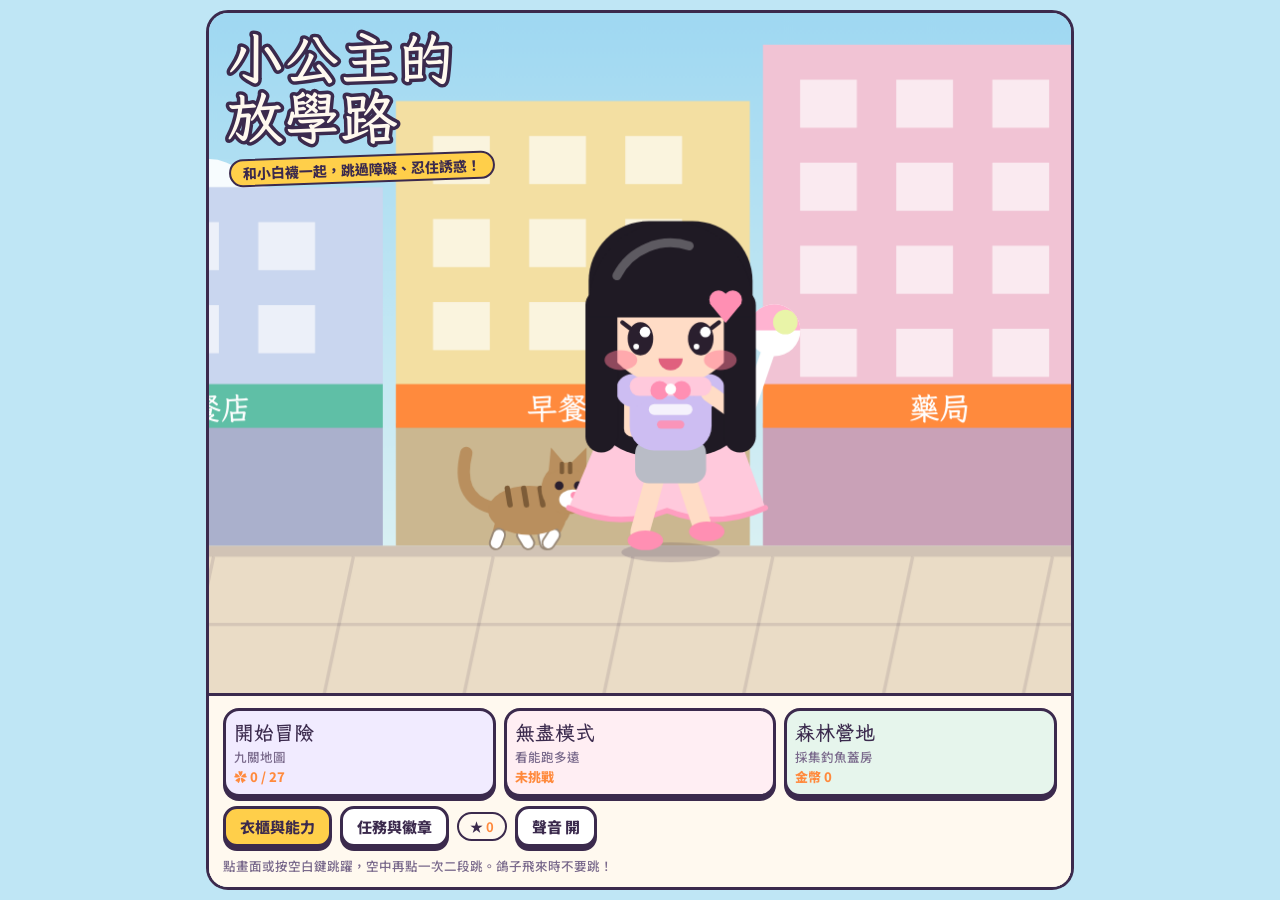
==== commit 40ac1ee5: "Give the princess a light pink cape by default Co-Authored-By: Claude Opus 5.5 <noreply@anthropic.co" ====
--- a/princess/index.html
+++ b/princess/index.html
@@ -270,7 +270,7 @@
   hair:{label:'頭飾',items:[{id:'none',name:'愛心髮夾',cost:0},{id:'bow',name:'蝴蝶結',cost:20,fx:'忍住少點 1 下'},{id:'cat',name:'貓耳朵',cost:40,fx:'二段跳更高'},{id:'crown',name:'皇冠',cost:80,fx:'星星收入 +20%'},
     {id:'wreath',name:'花環',cost:35},{id:'bunny',name:'兔耳朵',cost:45},{id:'beret',name:'貝雷帽',cost:40},{id:'beanie',name:'毛線帽',cost:60,coin:true}]},
   face:{label:'眼鏡',items:[{id:'none',name:'不戴',cost:0},{id:'round',name:'圓框眼鏡',cost:25},{id:'sun',name:'太陽眼鏡',cost:40},{id:'heart',name:'愛心墨鏡',cost:80,coin:true}]},
-  neck:{label:'脖子',items:[{id:'none',name:'不戴',cost:0},{id:'scarf',name:'紅圍巾',cost:25},{id:'pearl',name:'珍珠項鍊',cost:45},{id:'cape',name:'小披風',cost:120,coin:true}]},
+  neck:{label:'披風與脖子',items:[{id:'cape',name:'淺粉小披風',cost:0},{id:'none',name:'不戴',cost:0},{id:'scarf',name:'紅圍巾',cost:25},{id:'pearl',name:'珍珠項鍊',cost:45},{id:'rcape',name:'紅色披風',cost:120,coin:true}]},
   back:{label:'背上',items:[{id:'none',name:'不背',cost:0},{id:'bag',name:'書包',cost:20},{id:'angel',name:'天使翅膀',cost:90},{id:'fly',name:'蝴蝶翅膀',cost:150,coin:true}]},
   top:{label:'上衣',items:[{id:'lav',name:'薰衣草紫',cost:0,color:'#cdbdf2'},{id:'pink',name:'蜜桃粉',cost:15,color:'#ffb3c9'},{id:'mint',name:'薄荷綠',cost:15,color:'#a8e6d1'},{id:'lemon',name:'檸檬黃',cost:15,color:'#ffe58a'},{id:'sky',name:'天空藍',cost:15,color:'#a9d4ff'},{id:'white',name:'牛奶白',cost:20,color:'#f7f3ea'},{id:'coral',name:'珊瑚橘',cost:20,color:'#ffb08a'}]},
   bottom:{label:'下身',items:[{id:'shorts',name:'灰色短褲',cost:0},{id:'skirt',name:'百褶裙',cost:30},{id:'jeans',name:'牛仔褲',cost:30}]},
@@ -358,15 +358,16 @@
 ];
 
 /* ---------- save ---------- */
-let S={stars:0,owned:{},fit:{hair:'none',face:'none',neck:'none',back:'none',top:'lav',bottom:'shorts',hand:'candy',pet:'none'},best:{},sound:true,
+let S={stars:0,owned:{},fit:{hair:'none',face:'none',neck:'cape',back:'none',top:'lav',bottom:'shorts',hand:'candy',pet:'none'},best:{},sound:true,
   camp:{wood:0,meat:0,fish:0,dish:0,coin:0,sta:40,staT:0,seen:0,done:0,tw:0,fuelT:0,lumT:0,trapT:0,orders:[],b:{kitchen:0,lumber:0,trap:0},eq:{axe:0,knife:0,rod:0,bag:0,fire:0,cat:0}},
   up:{jump:0,will:0,guard:0,magnet:0},badges:{},stats:{clears:0,resist:0,helped:0,clean:0,starsTotal:0},endless:0,daily:null};
 try{const r=JSON.parse(localStorage.getItem('princess-walk')||'null');
-  if(r&&r.fit){['stars','owned','sound','endless','daily','badges'].forEach(function(k){if(r[k]!==undefined)S[k]=r[k];});
+  if(r&&r.fit){['stars','owned','sound','endless','daily','badges','capeGiven'].forEach(function(k){if(r[k]!==undefined)S[k]=r[k];});
     Object.assign(S.fit,r.fit);Object.assign(S.up,r.up||{});Object.assign(S.stats,r.stats||{});
     if(r.camp){const eq=Object.assign(S.camp.eq,r.camp.eq||{}),bb=Object.assign(S.camp.b,r.camp.b||{});Object.assign(S.camp,r.camp);S.camp.eq=eq;S.camp.b=bb;}
     LEVELS.forEach(function(l){if(r.best&&r.best[l.id])S.best[l.id]=r.best[l.id];});}
 }catch(e){}
+if(!S.capeGiven){S.capeGiven=1;S.fit.neck='cape';}
 function save(){try{localStorage.setItem('princess-walk',JSON.stringify(S));}catch(e){}}
 const owns=(c,it)=>it.cost===0||!!S.owned[c+':'+it.id];
 function today(){const d=new Date();return d.getFullYear()+'-'+(d.getMonth()+1)+'-'+d.getDate();}
@@ -423,7 +424,8 @@
   if(fit.back==='angel'){c.fillStyle='#fff';c.strokeStyle='#d8d8ea';c.lineWidth=1.5;[-1,1].forEach(function(d){c.beginPath();c.ellipse(d*36,-64+bob,21,11,d*-0.5,0,7);c.fill();c.stroke();c.beginPath();c.ellipse(d*33,-48+bob,15,8,d*-0.2,0,7);c.fill();c.stroke();});}
   else if(fit.back==='fly'){[-1,1].forEach(function(d){c.fillStyle='#ff9ec7';c.beginPath();c.ellipse(d*37,-68+bob,19,15,d*-0.4,0,7);c.fill();c.fillStyle='#b9a4ea';c.beginPath();c.ellipse(d*33,-44+bob,13,10,d*0.3,0,7);c.fill();c.fillStyle='#fff';c.beginPath();c.arc(d*40,-70+bob,4,0,7);c.fill();});}
   else if(fit.back==='bag'){c.fillStyle='#e0607e';rr(c,-21,-62+bob,42,33,9);c.fill();}
-  if(fit.neck==='cape'){c.fillStyle='#d9486a';c.beginPath();c.moveTo(-16,-60+bob);c.lineTo(16,-60+bob);c.lineTo(26,-14+bob);c.lineTo(-26,-14+bob);c.closePath();c.fill();}
+  if(fit.neck==='cape'||fit.neck==='rcape'){const pk=fit.neck==='cape',sway=run?Math.sin(ph)*2:0;c.fillStyle=pk?'#ffc9dc':'#d9486a';c.beginPath();c.moveTo(-17,-60+bob);c.lineTo(17,-60+bob);c.lineTo(36+sway,-12+bob);c.quadraticCurveTo(18+sway,-4+bob,sway,-11+bob);c.quadraticCurveTo(-18+sway,-4+bob,-36+sway,-12+bob);c.closePath();c.fill();
+    c.strokeStyle=pk?'#ff9ec0':'#b8324f';c.lineWidth=2;c.beginPath();c.moveTo(36+sway,-12+bob);c.quadraticCurveTo(18+sway,-4+bob,sway,-11+bob);c.quadraticCurveTo(-18+sway,-4+bob,-36+sway,-12+bob);c.stroke();}
   c.fillStyle=HAIR;rr(c,-30,-117+bob,60,86,22);c.fill();
   const jeans=fit.bottom==='jeans';
   [[-6,1],[6,-1]].forEach(function(p){
@@ -501,7 +503,7 @@
   c.restore();
   if(fit.neck==='scarf'){c.fillStyle='#e8504f';rr(c,-14,-60+bob,28,9,4.5);c.fill();rr(c,5,-55+bob,8,18,3);c.fill();}
   else if(fit.neck==='pearl'){c.fillStyle='#fff';c.strokeStyle='#c9c2d6';c.lineWidth=0.8;for(let i=-3;i<=3;i++){c.beginPath();c.arc(i*3.8,-58+bob+(3-Math.abs(i))*1.6,2.1,0,7);c.fill();c.stroke();}}
-  else if(fit.neck==='cape'){c.fillStyle='#ffcf4a';c.beginPath();c.arc(0,-57+bob,3.8,0,7);c.fill();}
+  else if(fit.neck==='cape'||fit.neck==='rcape'){const pk=fit.neck==='cape';c.fillStyle=pk?'#ffc9dc':'#d9486a';rr(c,-15,-60+bob,30,7,3.5);c.fill();c.fillStyle=pk?'#ff8fb3':'#ffcf4a';c.beginPath();c.arc(-4,-55+bob,3.4,0,7);c.arc(4,-55+bob,3.4,0,7);c.fill();c.fillStyle='#fff';c.beginPath();c.arc(0,-55.5+bob,2,0,7);c.fill();}
   c.restore();
 }
 /* 小白襪: a tabby with white socks */
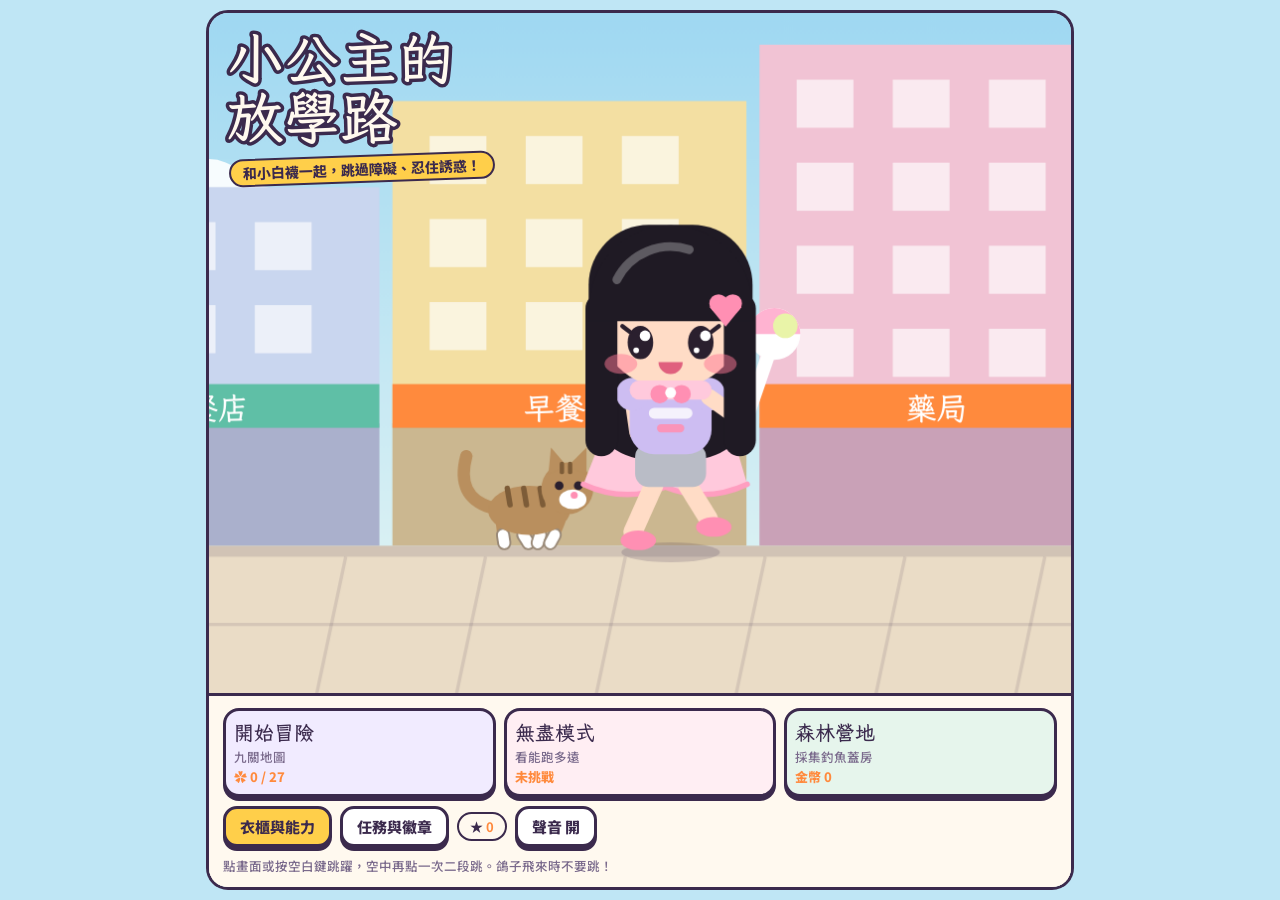
==== commit 3dc232be: "Make the pink cape smaller Co-Authored-By: Claude Opus 5.5 <noreply@anthropic.com> Claude-Session: h" ====
--- a/princess/index.html
+++ b/princess/index.html
@@ -424,8 +424,8 @@
   if(fit.back==='angel'){c.fillStyle='#fff';c.strokeStyle='#d8d8ea';c.lineWidth=1.5;[-1,1].forEach(function(d){c.beginPath();c.ellipse(d*36,-64+bob,21,11,d*-0.5,0,7);c.fill();c.stroke();c.beginPath();c.ellipse(d*33,-48+bob,15,8,d*-0.2,0,7);c.fill();c.stroke();});}
   else if(fit.back==='fly'){[-1,1].forEach(function(d){c.fillStyle='#ff9ec7';c.beginPath();c.ellipse(d*37,-68+bob,19,15,d*-0.4,0,7);c.fill();c.fillStyle='#b9a4ea';c.beginPath();c.ellipse(d*33,-44+bob,13,10,d*0.3,0,7);c.fill();c.fillStyle='#fff';c.beginPath();c.arc(d*40,-70+bob,4,0,7);c.fill();});}
   else if(fit.back==='bag'){c.fillStyle='#e0607e';rr(c,-21,-62+bob,42,33,9);c.fill();}
-  if(fit.neck==='cape'||fit.neck==='rcape'){const pk=fit.neck==='cape',sway=run?Math.sin(ph)*2:0;c.fillStyle=pk?'#ffc9dc':'#d9486a';c.beginPath();c.moveTo(-17,-60+bob);c.lineTo(17,-60+bob);c.lineTo(36+sway,-12+bob);c.quadraticCurveTo(18+sway,-4+bob,sway,-11+bob);c.quadraticCurveTo(-18+sway,-4+bob,-36+sway,-12+bob);c.closePath();c.fill();
-    c.strokeStyle=pk?'#ff9ec0':'#b8324f';c.lineWidth=2;c.beginPath();c.moveTo(36+sway,-12+bob);c.quadraticCurveTo(18+sway,-4+bob,sway,-11+bob);c.quadraticCurveTo(-18+sway,-4+bob,-36+sway,-12+bob);c.stroke();}
+  if(fit.neck==='cape'||fit.neck==='rcape'){const pk=fit.neck==='cape',sway=run?Math.sin(ph)*2:0;c.fillStyle=pk?'#ffc9dc':'#d9486a';c.beginPath();c.moveTo(-17,-60+bob);c.lineTo(17,-60+bob);c.lineTo(30+sway,-22+bob);c.quadraticCurveTo(15+sway,-15+bob,sway,-21+bob);c.quadraticCurveTo(-15+sway,-15+bob,-30+sway,-22+bob);c.closePath();c.fill();
+    c.strokeStyle=pk?'#ff9ec0':'#b8324f';c.lineWidth=2;c.beginPath();c.moveTo(30+sway,-22+bob);c.quadraticCurveTo(15+sway,-15+bob,sway,-21+bob);c.quadraticCurveTo(-15+sway,-15+bob,-30+sway,-22+bob);c.stroke();}
   c.fillStyle=HAIR;rr(c,-30,-117+bob,60,86,22);c.fill();
   const jeans=fit.bottom==='jeans';
   [[-6,1],[6,-1]].forEach(function(p){
